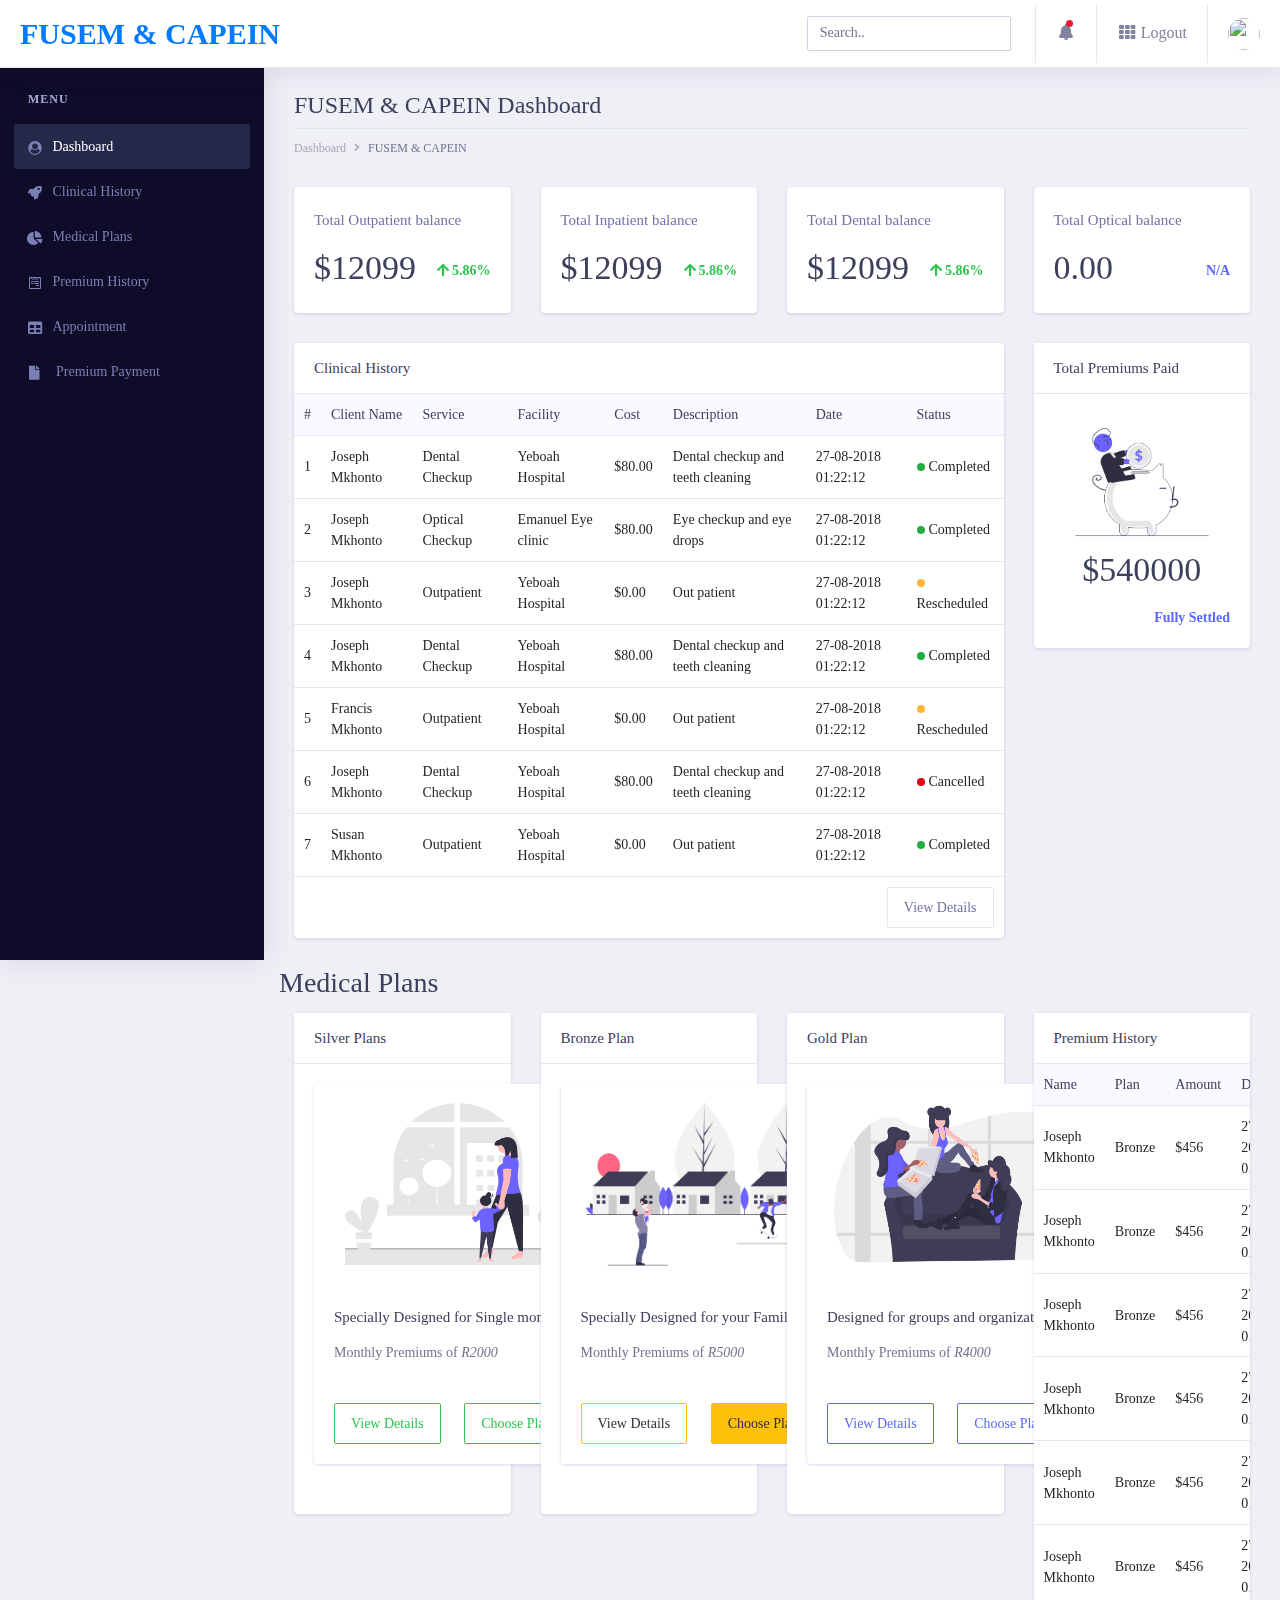
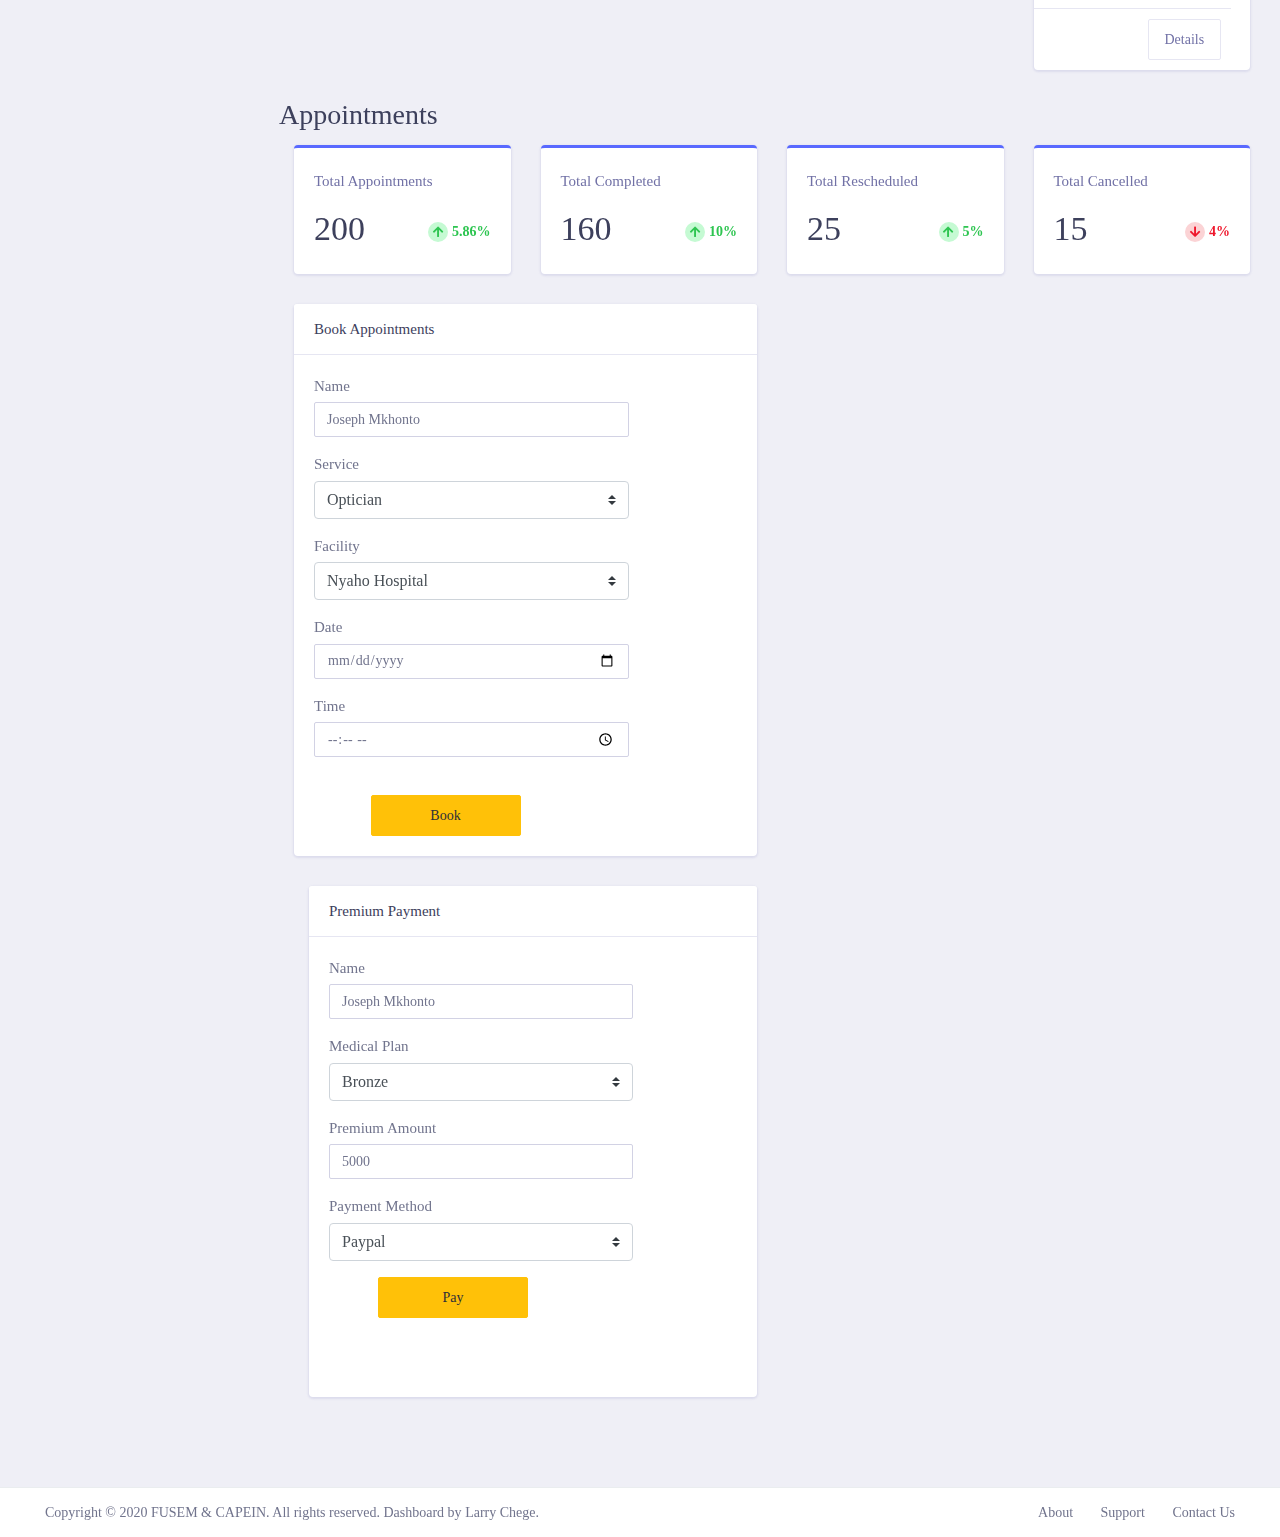
==== Dashboard.html @ d612e07e "fix links" ====
<!doctype html>
<html lang="en">

<head>
    <!-- Required meta tags -->
    <meta charset="utf-8">
    <meta name="viewport" content="width=device-width, initial-scale=1, shrink-to-fit=no">
    <!-- Bootstrap CSS -->
    <!-- Bootstrap CSS -->
    <link rel="stylesheet" href="https://stackpath.bootstrapcdn.com/bootstrap/4.5.2/css/bootstrap.min.css"
        integrity="sha384-JcKb8q3iqJ61gNV9KGb8thSsNjpSL0n8PARn9HuZOnIxN0hoP+VmmDGMN5t9UJ0Z" crossorigin="anonymous">


    <link rel="stylesheet" href="assets/vendor/bootstrap/css/bootstrap.min.css">
    

    <link rel="stylesheet" href="/assets/fonts/fontawesome/css/fontawesome-all.css">
    <link href="/assets/css/circular.css" rel="stylesheet">
    <link rel="stylesheet" href="/assets/css/libs.css">
    <link rel="stylesheet" href="/assets/css/font-awesome.css">
    <link rel="stylesheet" href="/assets/css/chartlist.css">
    <link rel="stylesheet" href="/assets/css/morris.css">
    <link rel="stylesheet" href="/assets/css/material-icons.css">
    <link rel="stylesheet" href="/assets/css/charts.css">
    <link rel="stylesheet" href="/assets/css/flagicon.css">
    <title>FUSEM & CAPEIN | Dashboard </title>
</head>

<body>
    <!-- ============================================================== -->
    <!-- main wrapper -->
    <!-- ============================================================== -->
    <div class="dashboard-main-wrapper">
        <!-- ============================================================== -->
        <!-- navbar -->
        <!-- ============================================================== -->
        <div class="dashboard-header">
            <nav class="navbar navbar-expand-lg bg-white fixed-top">
                <a class="navbar-brand" href="index.html">FUSEM & CAPEIN </a>
                <button class="navbar-toggler" type="button" data-toggle="collapse"
                    data-target="#navbarSupportedContent" aria-controls="navbarSupportedContent" aria-expanded="false"
                    aria-label="Toggle navigation">
                    <span class="navbar-toggler-icon"></span>
                </button>
                <div class="collapse navbar-collapse " id="navbarSupportedContent">
                    <ul class="navbar-nav ml-auto navbar-right-top">
                        <li class="nav-item">
                            <div id="custom-search" class="top-search-bar">
                                <input class="form-control" type="text" placeholder="Search..">
                            </div>
                        </li>
                        <li class="nav-item dropdown notification">
                            <a class="nav-link nav-icons" href="#" id="navbarDropdownMenuLink1" data-toggle="dropdown"
                                aria-haspopup="true" aria-expanded="false"><i class="fas fa-fw fa-bell"></i> <span
                                    class="indicator"></span></a>
                            <ul class="dropdown-menu dropdown-menu-right notification-dropdown">
                                <li>
                                    <div class="notification-title"> Notification</div>
                                    <div class="notification-list">
                                        <div class="list-group">
                                            <a href="#" class="list-group-item list-group-item-action active">
                                                <div class="notification-info">
                                                    <div class="notification-list-user-img"><img
                                                            src="assets/images/avatar-2.jpg" alt=""
                                                            class="user-avatar-md rounded-circle"></div>
                                                    <div class="notification-list-user-block"><span
                                                            class="notification-list-user-name">Reminder</span> Your
                                                        premium is due in one week
                                                        <div class="notification-date">2 min ago</div>
                                                    </div>
                                                </div>
                                            </a>
                                            <a href="#" class="list-group-item list-group-item-action">
                                                <div class="notification-info">
                                                    <div class="notification-list-user-img"><img
                                                            src="assets/images/avatar-3.jpg" alt=""
                                                            class="user-avatar-md rounded-circle"></div>
                                                    <div class="notification-list-user-block"><span
                                                            class="notification-list-user-name">Payment </span> Payment
                                                        of R2000 has been made
                                                        <div class="notification-date">2 days ago</div>
                                                    </div>
                                                </div>
                                            </a>
                                            <a href="#" class="list-group-item list-group-item-action">
                                                <div class="notification-info">
                                                    <div class="notification-list-user-img"><img
                                                            src="assets/images/avatar-4.jpg" alt=""
                                                            class="user-avatar-md rounded-circle"></div>
                                                    <div class="notification-list-user-block"><span
                                                            class="notification-list-user-name">Debited</span> R200 paid
                                                        to Fitz Hospital
                                                        <div class="notification-date">2 min ago</div>
                                                    </div>
                                                </div>
                                            </a>
                                            <a href="#" class="list-group-item list-group-item-action">
                                                <div class="notification-info">
                                                    <div class="notification-list-user-img"><img
                                                            src="assets/images/avatar-5.jpg" alt=""
                                                            class="user-avatar-md rounded-circle"></div>
                                                    <div class="notification-list-user-block"><span
                                                            class="notification-list-user-name">Reminder</span> Your
                                                        premium is past due
                                                        <div class="notification-date">2 min ago</div>
                                                    </div>
                                                </div>
                                            </a>
                                        </div>
                                    </div>
                                </li>
                                <li>
                                    <div class="list-footer"> <a href="#">View all notifications</a></div>
                                </li>
                            </ul>
                        </li>
                        <li class="nav-item dropdown connection">
                            <a class="nav-link" href="index.html" id="navbarDropdown" role="button"
                                data-toggle="dropdown" aria-haspopup="true" aria-expanded="false"> <i
                                    class="fas fa-fw fa-th"></i> Logout</a>
                        </li>
                        <li class="nav-item dropdown nav-user">
                            <a class="nav-link nav-user-img" href="#" id="navbarDropdownMenuLink2"
                                data-toggle="dropdown" aria-haspopup="true" aria-expanded="false"><img
                                    src="assets/images/avatar-1.jpg" alt="" class="user-avatar-md rounded-circle"></a>
                            <div class="dropdown-menu dropdown-menu-right nav-user-dropdown"
                                aria-labelledby="navbarDropdownMenuLink2">
                                <div class="nav-user-info">
                                    <h5 class="mb-0 text-white nav-user-name">John Abraham </h5>
                                    <span class="status"></span><span class="ml-2">Available</span>
                                </div>
                                <a class="dropdown-item" href="#"><i
                                        class="fas fa-user mr-2"></i>Account</a>
                                <a class="dropdown-item" href="#"><i class="fas fa-cog mr-2"></i>Setting</a>
                                <a class="dropdown-item" href="#"><i class="fas fa-power-off mr-2"></i>Logout</a>
                            </div>
                        </li>
                    </ul>
                </div>
            </nav>
        </div>
        <!-- ============================================================== -->
        <!-- end navbar -->
        <!-- ============================================================== -->
        <!-- ============================================================== -->
        <!-- left sidebar -->
        <!-- ============================================================== -->
        <div class="nav-left-sidebar sidebar-dark">
            <div class="menu-list">
                <nav class="navbar navbar-expand-lg navbar-light">
                    <a class="d-xl-none d-lg-none" href="#">Dashboard</a>
                    <button class="navbar-toggler" type="button" data-toggle="collapse" data-target="#navbarNav"
                        aria-controls="navbarNav" aria-expanded="false" aria-label="Toggle navigation">
                        <span class="navbar-toggler-icon"></span>
                    </button>
                    <div class="collapse navbar-collapse" id="navbarNav">
                        <ul class="navbar-nav flex-column">
                            <li class="nav-divider">
                                Menu
                            </li>
                            <li class="nav-item ">
                                <a class="nav-link active" href="#"><i class="fa fa-fw fa-user-circle"></i>Dashboard
                                    <span class="badge badge-success">6</span></a>
                            </li>
                            <li class="nav-item">
                                <a class="nav-link" href="#ClinicalHistory"><i class="fa fa-fw fa-rocket"></i>Clinical
                                    History</a>

                            </li>
                            <li class="nav-item">
                                <a class="nav-link" href="#MedicalPlans"><i class="fas fa-fw fa-chart-pie"></i>Medical
                                    Plans</a>

                            </li>
                            <li class="nav-item ">
                                <a class="nav-link" href="#PremiumHistory"><i class="fab fa-fw fa-wpforms"></i>Premium
                                    History</a>

                            </li>
                            <li class="nav-item">
                                <a class="nav-link" href="#BookAppointment"><i
                                        class="fas fa-fw fa-table"></i>Appointment</a>

                            </li>
                            <li class="nav-item">
                                <a class="nav-link" href="#PremiumPayment"><i class="fas fa-fw fa-file"></i> Premium
                                    Payment</a>

                            </li>

                        </ul>
                    </div>
                    </li>
                    </ul>
            </div>
            </nav>
        </div>
    </div>
    <!-- ============================================================== -->
    <!-- end left sidebar -->
    <!-- ============================================================== -->
    <!-- ============================================================== -->
    <!-- wrapper  -->
    <!-- ============================================================== -->
    <div class="dashboard-wrapper">
        <div class="dashboard-ecommerce">
            <div class="container-fluid dashboard-content ">
                <!-- ============================================================== -->
                <!-- pageheader  -->
                <!-- ============================================================== -->
                <div class="row">
                    <div class="col-xl-12 col-lg-12 col-md-12 col-sm-12 col-12">
                        <div class="page-header">
                            <h2 class="pageheader-title">FUSEM & CAPEIN Dashboard</h2>
                            <p class="pageheader-text"></p>
                            <div class="page-breadcrumb">
                                <nav aria-label="breadcrumb">
                                    <ol class="breadcrumb">
                                        <li class="breadcrumb-item"><a href="#" class="breadcrumb-link">Dashboard</a>
                                        </li>
                                        <li class="breadcrumb-item active" aria-current="page">FUSEM & CAPEIN</li>
                                    </ol>
                                </nav>
                            </div>
                        </div>
                    </div>
                </div>
                <!-- ============================================================== -->
                <!-- end pageheader  -->
                <!-- ============================================================== -->
                <div class="ecommerce-widget">

                    <div class="row">
                        <div class="col-xl-3 col-lg-6 col-md-6 col-sm-12 col-12">
                            <div class="card">
                                <div class="card-body">
                                    <h5 class="text-muted">Total Outpatient balance</h5>
                                    <div class="metric-value d-inline-block">
                                        <h1 class="mb-1">$12099</h1>
                                    </div>
                                    <div class="metric-label d-inline-block float-right text-success font-weight-bold">
                                        <span><i class="fa fa-fw fa-arrow-up"></i></span><span>5.86%</span>
                                    </div>
                                </div>
                                <div id="sparkline-revenue"></div>
                            </div>
                        </div>
                        <div class="col-xl-3 col-lg-6 col-md-6 col-sm-12 col-12">
                            <div class="card">
                                <div class="card-body">
                                    <h5 class="text-muted">Total Inpatient balance</h5>
                                    <div class="metric-value d-inline-block">
                                        <h1 class="mb-1">$12099</h1>
                                    </div>
                                    <div class="metric-label d-inline-block float-right text-success font-weight-bold">
                                        <span><i class="fa fa-fw fa-arrow-up"></i></span><span>5.86%</span>
                                    </div>
                                </div>
                                <div id="sparkline-revenue"></div>
                            </div>
                        </div>
                        <div class="col-xl-3 col-lg-6 col-md-6 col-sm-12 col-12">
                            <div class="card">
                                <div class="card-body">
                                    <h5 class="text-muted">Total Dental balance</h5>
                                    <div class="metric-value d-inline-block">
                                        <h1 class="mb-1">$12099</h1>
                                    </div>
                                    <div class="metric-label d-inline-block float-right text-success font-weight-bold">
                                        <span><i class="fa fa-fw fa-arrow-up"></i></span><span>5.86%</span>
                                    </div>
                                </div>
                                <div id="sparkline-revenue2"></div>
                            </div>
                        </div>
                        <div class="col-xl-3 col-lg-6 col-md-6 col-sm-12 col-12">
                            <div class="card">
                                <div class="card-body">
                                    <h5 class="text-muted">Total Optical balance</h5>
                                    <div class="metric-value d-inline-block">
                                        <h1 class="mb-1">0.00</h1>
                                    </div>
                                    <div class="metric-label d-inline-block float-right text-primary font-weight-bold">
                                        <span>N/A</span>
                                    </div>
                                </div>
                                <div id="sparkline-revenue3"></div>
                            </div>
                        </div>
                    </div>
                    <div class="row">
                        <!-- ============================================================== -->

                        <!-- ============================================================== -->

                        <!-- recent orders  -->
                        <!-- ============================================================== -->
                        <div class="col-xl-9 col-lg-12 col-md-6 col-sm-12 col-12" id="ClinicalHistory">
                            <div class="card">
                                <h5 class="card-header">Clinical History</h5>
                                <div class="card-body p-0">
                                    <div class="table-responsive">
                                        <table class="table">
                                            <thead class="bg-light">
                                                <tr class="border-0">
                                                    <th class="border-0">#</th>
                                                    <th class="border-0">Client Name</th>
                                                    <th class="border-0">Service</th>
                                                    <th class="border-0">Facility</th>
                                                    <th class="border-0">Cost</th>
                                                    <th class="border-0">Description</th>
                                                    <th class="border-0">Date</th>
                                                    <th class="border-0">Status</th>
                                                </tr>
                                            </thead>
                                            <tbody>
                                                <tr>
                                                    <td>1</td>
                                                    <td>Joseph Mkhonto </td>
                                                    <td>Dental Checkup</td>
                                                    <td>Yeboah Hospital</td>
                                                    <td>$80.00</td>
                                                    <td>Dental checkup and teeth cleaning</td>
                                                    <td>27-08-2018 01:22:12</td>
                                                    <td><span class="badge-dot badge-success mr-1"></span>Completed
                                                    </td>
                                                </tr>
                                                <tr>
                                                    <td>2</td>
                                                    <td>Joseph Mkhonto </td>
                                                    <td>Optical Checkup</td>
                                                    <td>Emanuel Eye clinic</td>
                                                    <td>$80.00</td>
                                                    <td>Eye checkup and eye drops</td>
                                                    <td>27-08-2018 01:22:12</td>
                                                    <td><span class="badge-dot badge-success mr-1"></span>Completed
                                                    </td>
                                                </tr>
                                                <tr>
                                                    <td>3</td>
                                                    <td>Joseph Mkhonto </td>
                                                    <td>Outpatient</td>
                                                    <td>Yeboah Hospital</td>
                                                    <td>$0.00</td>
                                                    <td>Out patient</td>
                                                    <td>27-08-2018 01:22:12</td>
                                                    <td><span class="badge-dot badge-brand mr-1"></span>Rescheduled</td>
                                                </tr>
                                                <tr>
                                                    <td>4</td>
                                                    <td>Joseph Mkhonto </td>
                                                    <td>Dental Checkup</td>
                                                    <td>Yeboah Hospital</td>
                                                    <td>$80.00</td>
                                                    <td>Dental checkup and teeth cleaning</td>
                                                    <td>27-08-2018 01:22:12</td>
                                                    <td><span class="badge-dot badge-success mr-1"></span>Completed
                                                    </td>
                                                </tr>
                                                <tr>
                                                    <td>5</td>
                                                    <td>Francis Mkhonto </td>
                                                    <td>Outpatient</td>
                                                    <td>Yeboah Hospital</td>
                                                    <td>$0.00</td>
                                                    <td>Out patient</td>
                                                    <td>27-08-2018 01:22:12</td>
                                                    <td><span class="badge-dot badge-brand mr-1"></span>Rescheduled</td>
                                                </tr>
                                                <tr>
                                                    <td>6</td>
                                                    <td>Joseph Mkhonto </td>
                                                    <td>Dental Checkup</td>
                                                    <td>Yeboah Hospital</td>
                                                    <td>$80.00</td>
                                                    <td>Dental checkup and teeth cleaning</td>
                                                    <td>27-08-2018 01:22:12</td>
                                                    <td><span class="badge-dot badge-danger mr-1"></span>Cancelled </td>
                                                </tr>
                                                <tr>
                                                    <td>7</td>
                                                    <td>Susan Mkhonto </td>
                                                    <td>Outpatient</td>
                                                    <td>Yeboah Hospital</td>
                                                    <td>$0.00</td>
                                                    <td>Out patient</td>
                                                    <td>27-08-2018 01:22:12</td>
                                                    <td><span class="badge-dot badge-success mr-1"></span>Completed</td>
                                                </tr>
                                                <tr>
                                                    <td colspan="9"><a href="#"
                                                            class="btn btn-outline-light float-right">View Details</a>
                                                    </td>
                                                </tr>
                                            </tbody>
                                        </table>
                                    </div>
                                </div>
                            </div>
                        </div>
                        <!-- ============================================================== -->
                        <!-- end recent orders  -->


                        <!-- ============================================================== -->
                        <!-- ============================================================== -->
                        <!-- customer acquistion  -->
                        <!-- ============================================================== -->
                        <div class="col-xl-3 col-lg-6 col-md-6 col-sm-12 col-12">
                            <div class="card">
                                <h5 class="card-header">Total Premiums Paid</h5>
                                <div class="card-body">
                                    <div class="ct-chart ct-golden-section" ">
                                        <img src="/assets/images/premiums.png" class="card-img-top" alt="single moms">
                                    </div>
                                    <div class="text-center">
                                        <div class="metric-value d-inline-block">
                                            <h1 class="mb-1">$540000</h1>
                                        </div>
                                        <div
                                            class="metric-label d-inline-block float-right text-primary font-weight-bold">
                                            <span>Fully Settled</span>
                                        </div>
                                    </div>
                                </div>
                            </div>

                        </div>
                        <!-- ============================================================== -->
                        <!-- end customer acquistion  -->
                        <!-- ============================================================== -->
                    </div>
                    <div class="row">
                        <h2 class="">Medical Plans</h2>
                    </div>
                    <div class="row" id="MedicalPlans">
                        <!-- ============================================================== -->
                        <!-- product category  -->
                        <!-- ============================================================== -->
                        <div class="col-xl-3 col-lg-6 col-md-6 col-sm-12 col-12">
                            <div class="card center-plans">
                                <h5 class="card-header"> Silver Plans</h5>
                                <div class="card-body">
                                    <div class="ct-chart-category ct-golden-section" style="height: 100%;">
                                        <div class="card" style="width: 18rem;">
                                            <img src="/assets/images/single_moms.png" class="card-img-top"
                                                alt="single moms" style="height: 200px;">
                                            <div class="card-body">
                                                <h5 class="card-title">Specially Designed for Single moms</h5>
                                                <p class="card-text">Monthly Premiums of <em>R2000</em></p>
                                            </div>
                                            <div class="card-body">
                                                <button class="btn btn-outline-success card-link">View Details</button>
                                                <button class="btn btn-outline-success card-link"> Choose Plan</button>
                                            </div>
                                        </div>
                                    </div>

                                </div>
                            </div>
                        </div>
                        <div class="col-xl-3 col-lg-6 col-md-6 col-sm-12 col-12">
                            <div class="card center-plans">
                                <h5 class="card-header"> Bronze Plan</h5>
                                <div class="card-body">
                                    <div class="ct-chart-category ct-golden-section" style="height: 100%;">
                                        <div class="card" style="width: 18rem;">
                                            <img src="/assets/images/family.png" class="card-img-top" alt="family"
                                                style="height: 200px;">
                                            <div class="card-body">
                                                <h5 class="card-title">Specially Designed for your Family</h5>
                                                <p class="card-text">Monthly Premiums of <em>R5000</em></p>
                                            </div>
                                            <div class="card-body">
                                                <button class="btn btn-outline-warning card-link">View Details</button>
                                                <button class="btn btn-warning card-link"> Choose Plan</button>
                                            </div>
                                        </div>
                                    </div>

                                </div>
                            </div>
                        </div>
                        <!-- ============================================================== -->
                        <!-- end product category  -->
                        <!-- product sales  -->
                        <!-- ============================================================== -->
                        <div class="col-xl-3 col-lg-6 col-md-6 col-sm-12 col-12">
                            <div class="card center-plans">
                                <h5 class="card-header"> Gold Plan</h5>
                                <div class="card-body">
                                    <div class="ct-chart-category ct-golden-section" style="height: 100%;">
                                        <div class="card" style="width: 18rem;">
                                            <img src="/assets/images/group.png" class="card-img-top" alt="family"
                                                style="height: 200px;">
                                            <div class="card-body">
                                                <h5 class="card-title">Designed for groups and organizations</h5>
                                                <p class="card-text">Monthly Premiums of <em>R4000</em></p>
                                            </div>
                                            <div class="card-body">
                                                <button class="btn btn-outline-primary card-link">View Details</button>
                                                <button class="btn btn-outline-primary card-link"> Choose Plan</button>
                                            </div>
                                        </div>
                                    </div>

                                </div>
                            </div>
                        </div>
                        <!-- ============================================================== -->
                        <!-- end product sales  -->
                        <!-- ============================================================== -->
                        <div class="col-xl-3 col-lg-12 col-md-6 col-sm-12 col-12" id="PremiumHistory">
                            <!-- ============================================================== -->
                            <!-- top perfomimg  -->
                            <!-- ============================================================== -->
                            <div class="card">
                                <h5 class="card-header">Premium History</h5>
                                <div class="card-body p-0">
                                    <div class="table-responsive">
                                        <table class="table no-wrap p-table">
                                            <thead class="bg-light">
                                                <tr class="border-0">
                                                    <th class="border-0">Name</th>
                                                    <th class="border-0">Plan</th>
                                                    <th class="border-0">Amount</th>
                                                    <th class="border-0">Date</th>

                                                </tr>
                                            </thead>
                                            <tbody>
                                                <tr>
                                                    <td>Joseph Mkhonto</td>
                                                    <td>Bronze</td>
                                                    <td>$456</td>
                                                    <td>27-08-2018 01:22:12</td>

                                                </tr>
                                                <tr>
                                                    <td>Joseph Mkhonto</td>
                                                    <td>Bronze</td>
                                                    <td>$456</td>
                                                    <td>27-08-2018 01:22:12</td>

                                                </tr>
                                                <tr>
                                                    <td>Joseph Mkhonto</td>
                                                    <td>Bronze</td>
                                                    <td>$456</td>
                                                    <td>27-08-2018 01:22:12</td>

                                                </tr>
                                                <tr>
                                                <tr>
                                                    <td>Joseph Mkhonto</td>
                                                    <td>Bronze</td>
                                                    <td>$456</td>
                                                    <td>27-08-2018 01:22:12</td>

                                                </tr>
                                                <tr>
                                                    <td>Joseph Mkhonto</td>
                                                    <td>Bronze</td>
                                                    <td>$456</td>
                                                    <td>27-08-2018 01:22:12</td>

                                                </tr>
                                                <tr>
                                                    <td>Joseph Mkhonto</td>
                                                    <td>Bronze</td>
                                                    <td>$456</td>
                                                    <td>27-08-2018 01:22:12</td>

                                                </tr>
                                                <tr>
                                                    <td colspan="3">
                                                        <a href="#"
                                                            class="btn btn-outline-light float-right">Details</a>
                                                    </td>
                                                </tr>
                                            </tbody>
                                        </table>
                                    </div>
                                </div>
                            </div>
                            <!-- ============================================================== -->
                            <!-- end top perfomimg  -->
                            <!-- ============================================================== -->
                        </div>
                    </div>
                    <div class="row">
                        <h2>Appointments </h2>
                    </div>

                    <div class="row">
                        <!-- ============================================================== -->
                        <!-- sales  -->
                        <!-- ============================================================== -->
                        <div class="col-xl-3 col-lg-3 col-md-6 col-sm-12 col-12">
                            <div class="card border-3 border-top border-top-primary">
                                <div class="card-body">
                                    <h5 class="text-muted">Total Appointments</h5>
                                    <div class="metric-value d-inline-block">
                                        <h1 class="mb-1">200</h1>
                                    </div>
                                    <div class="metric-label d-inline-block float-right text-success font-weight-bold">
                                        <span class="icon-circle-small icon-box-xs text-success bg-success-light"><i
                                                class="fa fa-fw fa-arrow-up"></i></span><span class="ml-1">5.86%</span>
                                    </div>
                                </div>
                            </div>
                        </div>
                        <!-- ============================================================== -->
                        <!-- end sales  -->
                        <!-- ============================================================== -->
                        <!-- ============================================================== -->
                        <!-- new customer  -->
                        <!-- ============================================================== -->
                        <div class="col-xl-3 col-lg-3 col-md-6 col-sm-12 col-12">
                            <div class="card border-3 border-top border-top-primary">
                                <div class="card-body">
                                    <h5 class="text-muted">Total Completed</h5>
                                    <div class="metric-value d-inline-block">
                                        <h1 class="mb-1">160</h1>
                                    </div>
                                    <div class="metric-label d-inline-block float-right text-success font-weight-bold">
                                        <span class="icon-circle-small icon-box-xs text-success bg-success-light"><i
                                                class="fa fa-fw fa-arrow-up"></i></span><span class="ml-1">10%</span>
                                    </div>
                                </div>
                            </div>
                        </div>
                        <!-- ============================================================== -->
                        <!-- end new customer  -->
                        <!-- ============================================================== -->
                        <!-- ============================================================== -->
                        <!-- visitor  -->
                        <!-- ============================================================== -->
                        <div class="col-xl-3 col-lg-3 col-md-6 col-sm-12 col-12">
                            <div class="card border-3 border-top border-top-primary">
                                <div class="card-body">
                                    <h5 class="text-muted">Total Rescheduled</h5>
                                    <div class="metric-value d-inline-block">
                                        <h1 class="mb-1">25</h1>
                                    </div>
                                    <div class="metric-label d-inline-block float-right text-success font-weight-bold">
                                        <span class="icon-circle-small icon-box-xs text-success bg-success-light"><i
                                                class="fa fa-fw fa-arrow-up"></i></span><span class="ml-1">5%</span>
                                    </div>
                                </div>
                            </div>
                        </div>
                        <!-- ============================================================== -->
                        <!-- end visitor  -->
                        <!-- ============================================================== -->
                        <!-- ============================================================== -->
                        <!-- total orders  -->
                        <!-- ============================================================== -->
                        <div class="col-xl-3 col-lg-3 col-md-6 col-sm-12 col-12">
                            <div class="card border-3 border-top border-top-primary">
                                <div class="card-body">
                                    <h5 class="text-muted">Total Cancelled</h5>
                                    <div class="metric-value d-inline-block">
                                        <h1 class="mb-1">15</h1>
                                    </div>
                                    <div class="metric-label d-inline-block float-right text-danger font-weight-bold">
                                        <span
                                            class="icon-circle-small icon-box-xs text-danger bg-danger-light bg-danger-light "><i
                                                class="fa fa-fw fa-arrow-down"></i></span><span class="ml-1">4%</span>
                                    </div>
                                </div>
                            </div>
                        </div>
                        <!-- ============================================================== -->
                        <!-- end total orders  -->
                        <!-- ============================================================== -->
                    </div>
                    <div class="row">
                        <!-- ============================================================== -->
                        <!-- total revenue  -->
                        <!-- ============================================================== -->


                        <!-- ============================================================== -->
                        <!-- ============================================================== -->
                        <!-- category revenue  -->
                        <!-- ============================================================== -->
                        <div class="col-xl-6 col-lg-6 col-md-12 col-sm-12 col-12" id="BookAppointment">
                            <div class="card">
                                <h5 class="card-header">Book Appointments</h5>
                                <div class="card-body">
                                    <div id="c3chart_category" style="height: 420px;">
                                        <form class="needs-validation" novalidate>
                                            <div class="form-row">
                                                <div class="col-md-9 mb-3">
                                                    <label for="validationCustom08">Name </label>
                                                    <input type="email" class="form-control" id="validationCustom08"
                                                        value="Joseph Mkhonto" placeholder="johnMkhonto@gmail.com"
                                                        required>
                                                    <div class="valid-feedback">
                                                        Looks good!
                                                    </div>
                                                    <div class="invalid-feedback">
                                                        Please provide a valid name.
                                                    </div>
                                                </div>
                                                <div class="col-md-9 mb-3">
                                                    <div class="input-group">
                                                        <label for="inputGroupSelect01">Service</label>
                                                    </div>
                                                    <select class="custom-select" id="inputGroupSelect01">
                                                        <option value="1">Dentist</option>
                                                        <option value="2" selected>Optician</option>
                                                        <option value="3"> Out-patient</option>
                                                        <option value="3"> In-patient</option>
                                                    </select>
                                                    <div class="valid-feedback">
                                                        Looks good!
                                                    </div>
                                                    <div class="invalid-feedback">
                                                        Please provide a valid Service.
                                                    </div>
                                                </div>
                                                <div class="col-md-9 mb-3">
                                                    <div class="input-group">
                                                        <label for="inputGroupSelect01">Facility</label>
                                                    </div>
                                                    <select class="custom-select" id="inputGroupSelect01">
                                                        <option value="1">Yeboah Hospital</option>
                                                        <option value="2" selected>Nyaho Hospital</option>
                                                        <option value="3"> Emanuel Eye Clinic</option>
                                                        <option value="3"> Fitz Health Center</option>
                                                    </select>
                                                    <div class="valid-feedback">
                                                        Looks good!
                                                    </div>
                                                    <div class="invalid-feedback">
                                                        Please provide a valid Facility.
                                                    </div>
                                                </div>
                                                <div class="col-md-9 mb-3">
                                                    <label for="validationCustom08">Date</label>
                                                    <input type="date" class="form-control" id="validationCustom08"
                                                        required>
                                                    <div class="valid-feedback">
                                                        Looks good!
                                                    </div>
                                                    <div class="invalid-feedback">
                                                        Please provide a valid date.
                                                    </div>
                                                </div>
                                                <div class="col-md-9 mb-3">
                                                    <label for="validationCustom09">Time</label>
                                                    <input type="time" class="form-control" id="validationCustom09"
                                                        required>
                                                    <div class="valid-feedback">
                                                        Looks good!
                                                    </div>
                                                    <div class="invalid-feedback">
                                                        Please provide a valid time.
                                                    </div>
                                                </div>

                                            </div>
                                        </form>
                                            
                                    </div>

                                    <div class="form-row">
                                        <div class="col-md-6">
                                            <button class="btn  btn-warning float-right" type="submit" style="width: 150px;">Book</button>
                                        </div>

                                    </div>
                                </div>
                            </div>
                        </div>
                    </div>
                    <!-- ============================================================== -->
                    <!-- end category revenue  -->
                    <!-- ============================================================== -->

                    <div class="col-xl-6 col-lg-6 col-md-12 col-sm-12 col-12" id="PremiumPayment">
                        <div class="card">
                            <h5 class="card-header">Premium Payment</h5>
                            <div class="card-body">
                                <div id="c3chart_category" style="height: 420px;">
                                    <form class="needs-validation" novalidate>
                                        <div class="form-row">
                                            <div class="col-md-9 mb-3">
                                                <label for="validationCustom08">Name </label>
                                                <input type="email" class="form-control" id="validationCustom08"
                                                    value="Joseph Mkhonto" placeholder="johnMkhonto@gmail.com"
                                                    required>
                                                <div class="valid-feedback">
                                                    Looks good!
                                                </div>
                                                <div class="invalid-feedback">
                                                    Please provide a valid name.
                                                </div>
                                            </div>
                                            <div class="col-md-9 mb-3">
                                                <div class="input-group">
                                                    <label for="inputGroupSelect01">Medical Plan</label>
                                                </div>
                                                <select class="custom-select" id="inputGroupSelect01">
                                                    <option value="1">Silver</option>
                                                    <option value="2" selected>Bronze</option>
                                                    <option value="3"> Gold</option>
                                                </select>
                                                <div class="valid-feedback">
                                                    Looks good!
                                                </div>
                                                <div class="invalid-feedback">
                                                    Please provide a valid plan.
                                                </div>
                                            </div>
                                            
                                            <div class="col-md-9 mb-3">
                                                <label for="validationCustom08">Premium Amount</label>
                                                <input type="number" class="form-control" id="validationCustom08"
                                                    value="5000" required>
                                                <div class="valid-feedback">
                                                    Looks good!
                                                </div>
                                                <div class="invalid-feedback">
                                                    Please provide a valid amount.
                                                </div>
                                            </div>
                                            <div class="col-md-9 mb-3">
                                                <div class="input-group">
                                                    <label for="inputGroupSelect11">Payment Method</label>
                                                </div>
                                                <select class="custom-select" id="inputGroupSelect11">
                                                    <option value="1">Bank Transfer</option>
                                                    <option value="2" selected>Paypal</option>
                                                    <option value="3"> Mobile money</option>
                                                </select>
                                                <div class="valid-feedback">
                                                    Looks good!
                                                </div>
                                                <div class="invalid-feedback">
                                                    Please provide a valid plan.
                                                </div>
                                            </div>

                                        </div>
                                        <div class="form-row">
                                            <div class="col-md-6">
                                                <button class="btn  btn-warning float-right" type="submit" style="width: 150px;">Pay</button>
                                            </div>
    
                                        </div>
                                    </form>
                                </div>
                            </div>
                        </div>
                    </div>
                </div>
            </div>
        </div>
    </div>
    <!-- ============================================================== -->
    <!-- footer -->
    <!-- ============================================================== -->
    <div class="footer">
        <div class="container-fluid">
            <div class="row">
                <div class="col-xl-6 col-lg-6 col-md-6 col-sm-12 col-12">
                    Copyright © 2020 FUSEM & CAPEIN. All rights reserved. Dashboard by <a
                        href="#">Larry Chege</a>.
                </div>
                <div class="col-xl-6 col-lg-6 col-md-6 col-sm-12 col-12">
                    <div class="text-md-right footer-links d-none d-sm-block">
                        <a href="javascript: void(0);">About</a>
                        <a href="javascript: void(0);">Support</a>
                        <a href="javascript: void(0);">Contact Us</a>
                    </div>
                </div>
            </div>
        </div>
    </div>
    <!-- ============================================================== -->
    <!-- end footer -->
    <!-- ============================================================== -->
    </div>
    <!-- ============================================================== -->
    <!-- end wrapper  -->
    <!-- ============================================================== -->
    </div>
    <!-- ============================================================== -->
    <!-- end main wrapper  -->
    <!-- ============================================================== -->
    <!-- Optional JavaScript -->
    <!-- jquery 3.3.1 -->

    <script>
        const OpenSignup = () => {
            window.location.assign("SignUp.html");
        }
        const OpenLogin = () => {
            window.location.assign("Dashboard.html");
        }
    </script>
    <script>
        // Example starter JavaScript for disabling form submissions if there are invalid fields
        (function () {
            'use strict';
            window.addEventListener('load', function () {
                // Fetch all the forms we want to apply custom Bootstrap validation styles to
                var forms = document.getElementsByClassName('needs-validation');
                // Loop over them and prevent submission
                var validation = Array.prototype.filter.call(forms, function (form) {
                    form.addEventListener('submit', function (event) {
                        if (form.checkValidity() === false) {
                            event.preventDefault();
                            event.stopPropagation();
                        }
                        form.classList.add('was-validated');
                    }, false);
                });
            }, false);
        })();
    </script>
    <script src="/assets/js/libs.js"></script>
    <!-- chart chartist js -->
    <script src="/assets/js/chart.js"></script>
    <script src="/assets/js/raphael.js"></script>
    <script src="/assets/js/morris.js"></script>
    <!-- chart c3 js -->
    <script src="/assets/js/c3charts/c3.min.js"></script>
    <script src="/assets/js/c3charts/d3-5.4.0.min.js"></script>
    <script src="/assets/js/c3charts/C3chartjs.js"></script>
    <script src="/assets/js/dashboard.js"></script>
    <script src="https://code.jquery.com/jquery-3.5.1.slim.min.js"
        integrity="sha384-DfXdz2htPH0lsSSs5nCTpuj/zy4C+OGpamoFVy38MVBnE+IbbVYUew+OrCXaRkfj" crossorigin="anonymous">
    </script>
    <script src="https://cdn.jsdelivr.net/npm/popper.js@1.16.1/dist/umd/popper.min.js"
        integrity="sha384-9/reFTGAW83EW2RDu2S0VKaIzap3H66lZH81PoYlFhbGU+6BZp6G7niu735Sk7lN" crossorigin="anonymous">
    </script>
    <script src="https://stackpath.bootstrapcdn.com/bootstrap/4.5.2/js/bootstrap.min.js"
        integrity="sha384-B4gt1jrGC7Jh4AgTPSdUtOBvfO8shuf57BaghqFfPlYxofvL8/KUEfYiJOMMV+rV" crossorigin="anonymous">
    </script>

</body>

</html>
---- assets/css/circular.css ----
/* #### Generated By: http://www.cufonfonts.com #### */

@font-face {
    font-family: 'Circular Std Black';
    font-style: normal;
    font-weight: normal;
    src: local('Circular Std Black'), url('CircularStd-Black.woff') format('woff');
    }
    
    
    @font-face {
    font-family: 'Circular Std Book';
    font-style: normal;
    font-weight: normal;
    src: local('Circular Std Book'), url('CircularStd-Book.woff') format('woff');
    }
    
    
    @font-face {
    font-family: 'Circular Std Medium';
    font-style: normal;
    font-weight: normal;
    src: local('Circular Std Medium'), url('CircularStd-Medium.woff') format('woff');
    }
    
    
    @font-face {
    font-family: 'Circular Std Black Italic';
    font-style: normal;
    font-weight: normal;
    src: local('Circular Std Black Italic'), url('CircularStd-BlackItalic.woff') format('woff');
    }
    
    
    @font-face {
    font-family: 'Circular Std Bold';
    font-style: normal;
    font-weight: normal;
    src: local('Circular Std Bold'), url('CircularStd-Bold.woff') format('woff');
    }
    
    
    @font-face {
    font-family: 'Circular Std Bold Italic';
    font-style: normal;
    font-weight: normal;
    src: local('Circular Std Bold Italic'), url('CircularStd-BoldItalic.woff') format('woff');
    }
    
    
    @font-face {
    font-family: 'Circular Std Book Italic';
    font-style: normal;
    font-weight: normal;
    src: local('Circular Std Book Italic'), url('CircularStd-BookItalic.woff') format('woff');
    }
    
    
    @font-face {
    font-family: 'Circular Std Medium Italic';
    font-style: normal;
    font-weight: normal;
    src: local('Circular Std Medium Italic'), url('CircularStd-MediumItalic.woff') format('woff');
    }
---- assets/css/libs.css ----
@charset "UTF-8";
/**
 * Summary:
 *
 *  0. ELEMENT
 *      - 0.1. Body / Typography
 *      - 0.2. Type Elements
        - 0.3. Header
        - 0.4. Sidebar
        - 0.5. Container
        - 0.6. Pageheader
        - 0.7. Footer

   -------------------------

 *  1. Dashboard

 *      - 1.1. TYPE ELEMENT
 *      - 1.2. TYPE ELEMENT

   --------------------------

2. UI Elements

    - 2.1.  Alerts
    - 2.2.  Buttons
    - 2.3.  Cards
    - 2.4.  General
    - 2.5.  Modals
    - 2.6.  Notifications
    - 2.7.  Icon
    - 2.8.  Tabs
    - 2.9.  Accordions
    - 2.10. Typography
    - 2.11. Listgroup
    - 2.12. Multiselect
    - 2.13. Badge
    - 2.14. Pagination
    - 2.15. Switch Toogle
    - 2.16. Spinner


    ----------------------------

3. Charts

    - 3.1.  Chartist js
    - 3.2.  Sparklines
    - 3.3.  Chart.js
    - 3.4.  Morris.js
    - 3.5.  C3 Charts.js

     ----------------------------

4. Forms

    - 4.1.  Elements
    - 4.2.  Validations
    - 4.3.  Multiselect
    - 4.4.  Wizard
    - 4.5.  Input Mask
    - 4.6.  Summar Note text editor
    - 4.7.  Multi Upload


     ----------------------------


5. Tables

    - 5.1.  General
    - 5.2.  Data Tables
    - 5.3.  Table Filters



         ----------------------------


6. Pages

    - 6.1.   Blank Page
    - 6.2.   Blank Page Header
    - 6.3.   Login
    - 6.4.   Sign up
    - 6.5.   Forgot Password
    - 6.6.   Profile
    - 6.7.   Pricing
    - 6.8.   Timline
    - 6.9.   Calendar
    - 6.10.  Metrics
    - 6.11.  Media Object
    - 6.12.  Shortable / Nestable
    - 6.13.  404 Error






         ----------------------------

7. Email

    - 7.1.  Inbox
    - 7.2.  Email Detail
    - 7.3.  Email Compose
    - 7.4.  Message Chat

       ----------------------------


8. Layouts

    - 8.1. Primary Header
    - 8.2. Success Header
    - 8.3. Warning Header
    - 8.4. Danger Header
    - 8.5. Search Input
    - 8.6. Off Canvas Menu
    - 8.7. Without Left Sidebar
    - 8.8. Without Right Sidebar
    - 8.9. Without Both Sidebars
    - 8.10. Fixed Left Sidebar
    - 8.11. Boxed Layout
    - 8.12. Page Aside
    - 8.13. Collapsible Sidebar
    - 8.14. Sub Navigation



       ----------------------------


9. Maps

    - 9.1.  Google Map
    - 9.2.  Vector Map

       ----------------------------


10. Menu Level

    - 10.1.  Level 1
    - 10.2.  Level 2
   */


/* ==========================================================================
   0. ELEMENT
   ========================================================================== */


/* 0.1. Body / Typography
   ========================================================================== */

body {
    font-family: 'Circular Std Book';
    font-style: normal;
    font-weight: normal;
    font-size: 14px;
    color: #71748d;
    background-color: #efeff6;
    -webkit-font-smoothing: antialiased;
}

h1,
h2,
h3,
h4,
h5,
h6 {
    color: #3d405c;
    margin: 0px 0px 15px 0px;
    font-family: 'Circular Std Medium';
}

h1 {
    font-size: 34px;
}

h2 {
    font-size: 28px;
    line-height: 30px;
}

h3 {
    font-size: 20px;
}

h4 {
    font-size: 16px;
    line-height: 26px;
}

h5 {
    font-size: 15px;
    line-height: 26px;
}

h6 {
    font-size: 12px;
}

p {
    margin: 0px 0px 20px 0px;
}

p:last-child {
    margin: 0px;
}

a {
    color: #71748d;
}

a:hover {
    color: #ff407b;
    text-decoration: none;
}

a:active,
a:hover {
    outline: 0;
    text-decoration: none;
}

ol,
ul {}

ol li,
ul li {}

.lead {
    font-size: 1.25rem;
    font-weight: 300;
    color: #3d3f5d;
}


/*--------------------
 Form
---------------------*/

label {
    display: inline-block;
    max-width: 100%;
    margin-bottom: 5px;
    font-size: 15px;
    color: #71748d;
}

.form-control {
    display: block;
    width: 100%;
    font-size: 14px;
    line-height: 1.42857143;
    color: #71748d;
    background-color: #fff;
    background-image: none;
    border: 1px solid #d2d2e4;
    border-radius: 2px;
}

.form-control:focus {
    color: #71748d;
    background-color: #fff;
    border-color: #a7a7f0;
    outline: 0;
    box-shadow: 0 0 0 0.2rem rgba(214, 214, 255, .75);
}

input[type=file] {
    color: #71748d;
    background-color: #fff;
    border-color: #a7a7f0;
    outline: 0;
    box-shadow: 0 0 0 0.2rem rgba(214, 214, 255, .75);
}

.col-form-label {
    font-size: 15px;
}

input {}

button {}

button:focus {
    outline: 0;
}

select.form-control {
    color: #71748d;
    -webkit-appearance: none;
    -moz-appearance: none;
    background-position: 99% 52%;
    background-size: auto;
    background-repeat: no-repeat;
    background-image: url(/images/down-arrow.png);
    padding-right: 15px;
    border: 1px solid #d2d2e4;
    border-radius: 2px;
}

textarea.form-control {
    height: auto;
    color: #71748d;
    background-color: #fff;
    background-image: none;
    border: 1px solid #d2d2e4;
    border-radius: 2px;
    padding: 12px 16px;
}

input::-webkit-input-placeholder {
    color: #71748d !important;
}

input:focus::-webkit-input-placeholder {
    color: #5969ff !important;
}

textarea::-webkit-input-placeholder {
    color: #71748d !important;
}

textarea:focus::-webkit-input-placeholder {
    color: #5969ff !important;
}

button.btn {}

button.btn-default {}

button.btn-primary {}

address {}

.form-group {
    margin-bottom: 12px;
}

.form-control-lg {
    padding: 12px;
}


/* Custom-Chekbox
-------------------------------------------------------------- */

.custom-control {
    position: relative;
    min-height: 1.5rem;
    padding-left: 1.5rem;
}

.custom-control-input:checked~input[type="checkbox"] {
    background: #3d404e;
    border: #7f83a2 1px solid;
}

.custom-control-input {
    position: absolute;
    z-index: -1;
    opacity: 0;
}

.custom-control-label {
    margin-bottom: 0;
}

.custom-checkbox .custom-control-input:checked~.custom-control-label::before {
    background-color: #5969ff;
    border-color: #5969ff;
}

.custom-control-input:checked~.custom-control-label::before {
    color: #fff;
    background-color: #5969ff;
}

.custom-checkbox .custom-control-input:checked~.custom-control-label::after {}

.custom-control-label::after {
    position: absolute;
    top: 7px;
    left: 0;
    display: block;
    width: 1rem;
    height: 1rem;
    content: "";
    background-repeat: no-repeat;
    background-position: center center;
    background-size: 50% 50%;
}

.custom-control-label::before {
    position: absolute;
    top: 7px;
    left: 0;
    display: block;
    width: 1rem;
    height: 1rem;
    pointer-events: none;
    content: "";
    -webkit-user-select: none;
    -moz-user-select: none;
    -ms-user-select: none;
    user-select: none;
    background-color: #ffffff;
    border: 2px solid #d2d2e4;
}

.custom-radio .custom-control-input:checked~.custom-control-label::before {
    background-color: #5969ff;
    border-color: #5969ff;
}

.custom-control-input:disabled~.custom-control-label::before {
    background-color: #efeff6;
}

.custom-select-font-size {
    font-size: 14px;
}

.custom-control-input:focus~.custom-control-label::before {
    box-shadow: none;
}

.custom-valid.custom-control-input.is-valid:checked~.custom-control-label::before,
.was-validated .custom-control-input:valid:checked~.custom-control-label::before {
    background-color: #34ce57;
    border-color: #34ce57;
}

.custom-control-input.is-invalid~.custom-control-label::before,
.was-validated .custom-control-input:invalid~.custom-control-label::before {
    background-color: #ffdadd;
    border-color: #efa2a9;
}

.custom-control-input:disabled~.custom-control-label {
    color: #9295b0;
}

.custom-control-input.is-valid~.custom-control-label::before,
.was-validated .custom-control-input:valid~.custom-control-label::before {
    background-color: #c6ffd3;
    border: 2px solid #68df83;
}

.input-group-text {
    display: -ms-flexbox;
    display: flex;
    -ms-flex-align: center;
    align-items: center;
    padding: 10px;
    margin-bottom: 0;
    font-size: 14px;
    font-weight: 400;
    line-height: 1.5;
    color: #75748d;
    text-align: center;
    white-space: nowrap;
    background-color: #efeff6;
    border: 1px solid #d2d2e4;
    border-radius: 4px;
}

.section-block {
    margin: 16px 0px;
}

.section-title {
    font-weight: 500;
    margin-bottom: 5px;
}


/*-----------------------
Parsley Varifation
-------------------------*/

.parsley-errors-list.filled {
    margin-top: 10px;
    margin-bottom: 0;
    padding: 7px 29px;
    position: relative;
    background-color: #f96a6a;
    color: #FFF;
}


/*--------------------
 Padding / Margin
---------------------*/

.nopadding {
    padding: 0px;
}

.p-r-0 {
    padding-right: 0px;
}

.p-r-10 {
    padding-right: 10px;
}

.p-r-15 {
    padding-right: 15px;
}

.p-r-20 {
    padding-right: 20px;
}

.p-r-25 {
    padding-right: 25px;
}

.p-l-0 {
    padding-left: 0px;
}

.p-l-10 {
    padding-left: 10px;
}

.p-l-15 {
    padding-left: 15px;
}

.p-l-20 {
    padding-left: 20px;
}

.p-l-25 {
    padding-left: 25px;
}

.p-l-40 {
    padding-left: 40px;
}

.p-t-0 {
    padding-top: 0px;
}

.p-t-10 {
    padding-top: 10px;
}

.p-t-20 {
    padding-top: 20px;
}

.p-t-30 {
    padding-top: 30px;
}

.p-t-40 {
    padding-top: 40px;
}

.p-t-60 {
    padding-top: 60px;
}

.p-t-80 {
    padding-top: 80px;
}

.p-t-100 {
    padding-top: 100px;
}

.p-t-120 {
    padding-top: 120px;
}

.p-t-140 {
    padding-top: 140px;
}

.p-b-0 {
    padding-bottom: 0px;
}

.p-b-10 {
    padding-bottom: 10px;
}

.p-b-20 {
    padding-bottom: 20px;
}

.p-b-30 {
    padding-bottom: 30px;
}

.p-b-40 {
    padding-bottom: 40px;
}

.p-b-60 {
    padding-bottom: 60px;
}

.p-b-80 {
    padding-bottom: 80px;
}

.p-b-100 {
    padding-bottom: 100px;
}

.p-b-120 {
    padding-bottom: 120px;
}

.p-b-140 {
    padding-bottom: 140px;
}

.m-r-0 {
    margin-right: 0px;
}

.m-r-10 {
    margin-right: 10px;
}

.m-r-15 {
    margin-right: 15px;
}

.m-r-20 {
    margin-right: 20px;
}

.m-r-25 {
    margin-right: 25px;
}

.m-l-0 {
    margin-left: 0px;
}

.m-l-10 {
    margin-left: 10px;
}

.m-l-15 {
    margin-left: 15px;
}

.m-l-20 {
    margin-left: 20px;
}

.m-l-25 {
    margin-left: 25px;
}

.m-t-0 {
    margin-top: 0px;
}

.m-t-10 {
    margin-top: 10px;
}

.m-t-20 {
    margin-top: 20px;
}

.m-t-30 {
    margin-top: 30px;
}

.m-t-40 {
    margin-top: 40px;
}

.m-t-60 {
    margin-top: 60px;
}

.m-t-80 {
    margin-top: 80px;
}

.m-t-100 {
    margin-top: 100px;
}

.m-t-120 {
    margin-top: 120px;
}

.m-b-0 {
    margin-bottom: 0px;
}

.m-b-10 {
    margin-bottom: 10px;
}

.m-b-20 {
    margin-bottom: 20px;
}

.m-b-30 {
    margin-bottom: 30px;
}

.m-b-40 {
    margin-bottom: 40px;
}

.m-b-60 {
    margin-bottom: 60px;
}

.m-b-80 {
    margin-bottom: 80px;
}

.m-b-100 {
    margin-bottom: 100px;
}

.m-b-120 {
    margin-bottom: 120px;
}


/*--------------------
 Font Weight
---------------------*/

html body .font-bold {
    font-weight: 800;
}

html body .font-normal {
    font-weight: 400;
}

html body .font-light {
    font-weight: 300;
}

html body .font-medium {
    font-weight: 600;
}

html body .font-16 {
    font-size: 16px;
}

html body .font-12 {
    font-size: 12px;
}

html body .font-14 {
    font-size: 14px;
}

html body .font-10 {
    font-size: 10px;
}

html body .font-18 {
    font-size: 18px;
}

html body .font-20 {
    font-size: 20px;
}

html body .font-22 {
    font-size: 22px;
}

html body .font-24 {
    font-size: 24px;
}

html body .display-5 {
    font-size: 3rem;
}

html body .display-6 {
    font-size: 2.5rem;
}

html body .display-7 {
    font-size: 2rem;
}


/*--------------------
 Arrow  List
---------------------*/

.arrow {
    position: relative;
}

.arrow li {
    padding-left: 20px;
    line-height: 30px;
}

.arrow li:before {
    font-family: 'Font Awesome\ 5 Free';
    font-weight: 900;
    display: inline-block;
    position: absolute;
    left: 0;
    font-size: 14px;
    color: #ff407b;
    content: '\f058';
    font-style: initial;
}

.bullet-check {
    position: relative;
}

.bullet-check li {
    padding-left: 25px;
    line-height: 30px;
}

.bullet-check li:before {
    font-family: 'Font Awesome\ 5 Free';
    font-weight: 900;
    display: inline-block;
    position: absolute;
    left: 0;
    font-size: 14px;
    color: #22ce77;
    content: '\f00c';
    font-style: initial;
}


/*-----------------------
Background Color / Color
-------------------------*/

.bg-primary {
    background-color: #5969ff !important;
    color: #fff !important;
}

.bg-brand {
    background-color: #ffc750 !important;
}

.bg-secondary {
    background-color: #ff407b !important;
    color: #fff !important;
}

.bg-success {
    background-color: #2ec551 !important;
}

.bg-danger {
    background-color: #ef172c !important;
}

.bg-warning {
    background-color: #ffc108 !important;
}

.bg-info {
    background-color: #25d5f2 !important;
}

.bg-light {
    background-color: #f9f9ff !important;
}

.bg-dark {
    background-color: #2e2f39 !important;
}

.bg-primary-light {
    background-color: #dbdeff !important;
    color: #fff !important;
}

.bg-info-light {
    background-color: #dffaff !important;
    color: #fff;
}

.bg-secondary-light {
    background-color: #ffdbe6 !important;
}

.bg-danger-light {
    background-color: #fbd3d5 !important;
}

.bg-brand-light {
    background-color: #fff2d5 !important;
}

.bg-success-light {
    background-color: #c5fad3 !important;
}


/*-----------------------
Borders
-------------------------*/

.border-boxes span {
    display: inline-block;
    width: 5rem;
    height: 5rem;
    margin: .25rem;
    background-color: #fbfbfd;
}

.border {
    border: 1px solid #e6e6f2 !important;
}

.border-top {
    border-top: 1px solid #e6e6f2 !important;
}

.border-bottom {
    border-bottom: 1px solid #e6e6f2 !important;
}

.border-left {
    border-left: 1px solid #e6e6f2 !important;
}

.border-right {
    border-right: 1px solid #e6e6f2 !important
}


/*-----------------------
 Color
-------------------------*/

.text-primary {
    color: #5969ff !important;
}

.text-brand {
    color: #ffc750 !important;
}

.text-secondary {
    color: #ff407b !important;
}

.text-success {
    color: #2ec551 !important;
}

.text-danger {
    color: #ef172c !important;
}

.text-warning {
    bcolor: #ffc108 !important;
}

.text-info {
    color: #25d5f2 !important;
}

.text-light {
    color: #f0f0f8 !important;
}

.text-dark {
    color: #3d405c !important;
}

.text-gray {
    color: #868aa5 !important;
}

.text-muted {
    color: #7171a6 !important;
}

.rating-color {
    color: #ffa811;
}


/*-----------------------
Borders
-------------------------*/

.border-top-primary {
    border-top-color: #5969ff !important;
}

.border-3 {
    border-width: 3px !important;
}

.border-secondary {
    border-color: #ff407b !important;
}

.border-brand {
    border-color: #ffc750 !important;
}

.border-info {
    border-color: #25d5f2 !important;
}


/*-----------------------
Fontawesome size
-------------------------*/

.fa-xl {}

.fa-lg {}

.fa-md {}

.fa-sm {
    font-size: 24px !important;
}

.fa-xs {
    font-size: 11px !important;
}


/*-----------------------
Social Color
-------------------------*/

.facebook-color {
    color: #3c73df;
}

.twitter-color {
    color: #1ea2f2;
}

.instagram-color {
    color: #9361fa;
}

.rss-color {
    color: #ee802f;
}

.pinterest-color {
    color: #c8232c;
}

.youtube-color {
    color: #ff0000;
}

.medium-color {
    color: #00ab6c;
}

.googleplus-color {
    color: #d34836;
}

.snapchat-color {
    color: #FFFB00;
}


/*-----------------------
Social bg Color
-------------------------*/

.facebook-bgcolor {
    background-color: #3b5898;
    color: #fff;
}

.twitter-bgcolor {
    background-color: #1ea2f2;
    color: #fff;
}

.instagram-bgcolor {
    background-color: #9361fa;
    color: #fff;
}

.rss-bgcolor {
    background-color: #ee802f;
    color: #fff;
}

.pinterest-bgcolor {
    background-color: #c8232c;
    color: #fff;
}

.youtube-bgcolor {
    background-color: #ff0000;
    color: #fff;
}

.googleplus-bgcolor {
    background-color: #d34836;
    color: #fff;
}


/*-----------------------
Progress bar
-------------------------*/

.progress-bar {

    background-color: #5969ff;
}

.primary-progress-bar {
    background-color: #5969ff;
}

.progress-sm {
    height: 5px;
}

.progress-sm {
    height: 5px
}

.progress-md {
    height: 8px
}

.progress-lg {
    height: 12px
}

.progress-xl {
    height: 15px
}

.f-icon,
.if-icon,
.m-icon,
.sl-icon,
.t-icon,
.w-icon {
    cursor: pointer;
    padding: 13px 15px;
    white-space: nowrap;
    overflow: hidden;
    text-overflow: ellipsis;
}

.m-icon {
    width: 33%;
    display: inline-block;
}

.f-icon:hover,
.if-icon:hover,
.m-icon:hover,
.sl-icon:hover,
.t-icon:hover,
.w-icon:hover {
    background-color: #f8f9fa;
}


/*-----------------------
Legends
-------------------------*/

.legend-item {
    font-size: 14px;
}

.legend-title {}

.legend-text {}


/* ==========================================================================
   0.2. Type Elements
   ========================================================================== */


/* ==========================================================================
   0.3.  Header
   ========================================================================== */


/*-----------------------
Top Header
-------------------------*/

.dashboard-header {}

.dashboard-header .navbar {
    padding: 0px;
    border-bottom: 1px solid #e6e6f2;
    -webkit-box-shadow: 0px 0px 28px 0px rgba(82, 63, 105, 0.13);
    box-shadow: 0px 0px 28px 0px rgba(82, 63, 105, 0.13);
    -webkit-transition: all 0.3s ease;
    min-height: 60px;
}



.navbar-brand {
    display: inline-block;
    margin-right: 1rem;
    line-height: inherit;
    white-space: nowrap;
    padding: 11px 20px;
    font-size: 30px;
    text-transform: uppercase;
    font-weight: 700;
    color: #007bff;
}
.navbar-brand:hover{
    color: #007bff;
}
.navbar-right-top {}

.navbar-right-top .nav-item {
    border-right: 1px solid #e6e6f2;
}

.navbar-right-top .nav-item:last-child {
    border: none;
}

.navbar-right-top .nav-item .nav-link {
    padding: 13px 20px;
    font-size: 16px;
    line-height: 2;
    color: #82849f;
}


/* ------  top-search-bar --------  */

.top-search-bar {
    padding-top: 12px;
    padding-right: 24px;
}


/* ------  Notification Dropdown --------  */

.notification {}

.notification-dropdown {
    min-width: 320px;
}

.notification-dropdown,
.connection-dropdown,
.nav-user-dropdown {
    padding: 0px;
    margin: 0px;
}

.notification-title {
    font-size: 14px;
    color: #3d405c;
    text-align: center;
    padding: 8px 0px;
    border-bottom: 1px solid #e3e3e3;
    line-height: 1.5;
    background-color: #fffffe;
}

.notification-list {}

.notification-list .list-group-item {
    border-radius: 0px;
    padding: 12px;
    margin-top: -1px;
    border-left: transparent;
    border-right: transparent;
}

.notification-list .list-group-item.active {
    z-index: 2;
    color: #3d405c;
    background-color: #f7f7fb;
    border-color: #e1e1e7;
}

.notification-list .list-group-item-action:focus,
.list-group-item-action:hover {
    color: #404040;
    text-decoration: none;
    background-color: #f7f7fb;
}

.notification-list .list-group-item:last-child {}

.notification-info {}

.notification-info .notification-date {
    display: block;
    font-size: 11px;
    margin-top: 4px;
    text-transform: uppercase;
    color: #71748d;
}

.notification .dropdown-toggle::after,
.connection .dropdown-toggle::after,
.nav-user .dropdown-toggle::after {
    display: inline-block;
    width: 0;
    height: 0;
    margin-left: .255em;
    vertical-align: .255em;
    content: "";
    border: none;
}

.notification-list-user-img {
    float: left;
}

.notification-list-user-block {
    padding-left: 50px;
    font-size: 14px;
    line-height: 21px;
}

.notification-list-user-name {
    color: #5969ff;
    font-size: 14px;
    margin-right: 8px;
}

.list-footer,
.conntection-footer {
    font-size: 14px;
    color: #fff;
    text-align: center;
    padding: 10px 0px;
    line-height: 1.5;
    font-weight: 700;
    background-color: #5969ff;
    border-bottom-left-radius: 3px;
    border-bottom-right-radius: 3px;
}

.list-footer a,
.conntection-footer a {
    color: #fff;
}

.list-footer a:hover,
.conntection-footer a:hover {
    color: #fff;
}

.indicator {
    content: '';
    position: absolute;
    top: 16px;
    right: 23px;
    display: inline-block;
    width: 7px;
    height: 7px;
    border-radius: 100%;
    background-color: #ef172c;
    animation: .9s infinite beatHeart;
    transform-origin: center;
}

@keyframes beatHeart {
    0% {
        transform: scale(0.9);
    }
    25% {
        transform: scale(1.1);
    }
    40% {
        transform: scale(0.9);
    }
    60% {
        transform: scale(1.1);
    }
    100% {
        transform: scale(0.9);
    }
}


/* ------  Connection --------  */

.connection {}

.connection-dropdown {}

.connection-list {
    width: 300px;
    padding: 20px;
}

.connection-item {
    border-radius: 3px;
    line-height: 32px;
    text-align: center;
    padding: 12px 7px 4px;
    display: block;
    border: 1px solid transparent;
    color: #3d405c;
    font-size: 12px;
}

.connection-item img {
    width: 32px;
}

.connection-item:hover {
    background-color: #fff;
    border: 1px solid #e6e6f2;
}

.connection-item span {
    display: block;
    overflow: hidden;
    text-overflow: ellipsis;
    white-space: nowrap;
}


/* ----- User Nav Dropdown -----*/

.nav-user {}

.nav-user-dropdown {
    padding: 0px;
    min-width: 230px;
    margin: 0px;
}

.nav-user-name {}

.nav-user-info {
    background-color: #5969ff;
    line-height: 1.4;
    padding: 12px;
    color: #fff;
    font-size: 13px;
    border-radius: 2px 2px 0 0;
}

.nav-user-info .status {
    float: left;
    top: 7px;
    left: 0px;
}

.nav-user-dropdown {}

.nav-user-dropdown .dropdown-item {
    display: block;
    width: 100%;
    padding: 12px 22px 15px;
    clear: both;
    font-weight: 400;
    color: #686972;
    text-align: inherit;
    white-space: nowrap;
    background-color: transparent;
    border: 0;
    font-size: 13px;
    line-height: 0.4;
}

.nav-user-dropdown .dropdown-item:hover {
    background-color: #f7f7fb;
}


/* ------  Top Header User Info --------  */


/* -------------------- 0.4. Sidebar ----------------------- */


.navigation-horizontal {

    width: 100%;
    height: 100%;

    overflow: auto;
   /* background-color: #fff;
    -webkit-box-shadow: 0px 0px 28px 0px rgba(82, 63, 105, 0.13);
    box-shadow: 0px 0px 28px 0px rgba(82, 63, 105, 0.13);
    -webkit-transition: all 0.3s ease;*/
}

.navigation-horizontal .nav-link[data-toggle="collapse"] {
    position: relative;
    display: flex;
    align-items: center;
}

.navigation-horizontal .nav-link[data-toggle="collapse"]::after {
    display: inline-block;
    width: 0;
    height: 0;
    position: absolute;
    right: 8px;
    vertical-align: 0.255em;
    content: "";
    border-top: 0.3em solid;
    border-right: 0.3em solid transparent;
    border-bottom: 0;
    border-left: 0.3em solid transparent;
}

.navigation-horizontal .nav-link[data-toggle="collapse"][aria-expanded="false"]:after {
    transform: rotate(-90deg);
}

.navigation-horizontal .nav-link[data-toggle="collapse"]:after {
    transition: transform .35s ease, opacity .35s ease;
    opacity: .5;
}

.navigation-horizontal .navbar-nav {
    width: 100%;
}

.navigation-horizontal .navbar {
    position: relative;
    padding: 0px;
}

.navigation-horizontal .navbar-nav .nav-item {}

.navigation-horizontal .navbar-nav .nav-link {
   font-size: 13px;
    padding: 9px 30px 9px 20px;
    margin-bottom: 2px;
    color: #71789e;
    transition: 0.3s;
    margin: 6px 1px;
}

.navigation-horizontal .nav-link i {
    font-size: 14px;
    margin-right: 9px;
    text-align: center;
    vertical-align: middle;
    line-height: 16px;
}

.nav-divider {
    padding: 10px 14px;
    line-height: 30px;
    font-weight: 600;
    text-transform: uppercase;
    font-size: 12px;
}

.navigation-horizontal .submenu {
       background-color: #e2e2eb;
    margin-top: -6px;
    margin-right: 1px;
    margin-left: 1px;
}

.navigation-horizontal .submenu .nav .nav-item .nav-link {
    font-size: 12px;
    padding: 0px 12px;
    transition: 0.3s;
    line-height: 1;
}

.navigation-horizontal .navbar-nav .nav-link:focus,
.navigation-horizontal .navbar-nav .nav-link.active {
    background-color: #e2e2eb;
    color: #3d405c;
    border-radius: 2px;
}

.navigation-horizontal .navbar-nav .nav-link:focus,
.navigation-horizontal .navbar-nav .nav-link:hover {
    background-color: #e2e2eb;
    color: #3d405c;
    border-radius: 2px;
}

.navigation-horizontal .submenu .nav .nav-item .nav-link:hover {
    color: #3d405c;
    border-radius: 2px;
    background-color: transparent;
}












/* -----------------------
Left Navigation Sidebar
------------------------- */

.nav-left-sidebar {
    position: fixed;
    width: 264px;
    height: 100%;
    top: 60px;
    overflow: auto;
    background-color: #fff;
    -webkit-box-shadow: 0px 0px 28px 0px rgba(82, 63, 105, 0.13);
    box-shadow: 0px 0px 28px 0px rgba(82, 63, 105, 0.13);
    -webkit-transition: all 0.3s ease;
}

.nav-left-sidebar .nav-link[data-toggle="collapse"] {
    position: relative;
    display: flex;
    align-items: center;
}

.nav-left-sidebar .nav-link[data-toggle="collapse"]::after {
    display: inline-block;
    width: 0;
    height: 0;
    position: absolute;
    right: 20px;
    vertical-align: 0.255em;
    content: "";
    border-top: 0.3em solid;
    border-right: 0.3em solid transparent;
    border-bottom: 0;
    border-left: 0.3em solid transparent;
}

.nav-left-sidebar .nav-link[data-toggle="collapse"][aria-expanded="false"]:after {
    transform: rotate(-90deg);
}

.nav-left-sidebar .nav-link[data-toggle="collapse"]:after {
    transition: transform .35s ease, opacity .35s ease;
    opacity: .5;
}

.nav-left-sidebar .navbar-nav {
    width: 100%;
}

.nav-left-sidebar .navbar {
    position: relative;
    padding: 14px;
}

.nav-left-sidebar .navbar-nav .nav-item {}

.nav-left-sidebar .navbar-nav .nav-link {
    font-size: 14px;
    padding: 12px;
    /* margin-bottom: 2px; */
    color: #71789e;
    transition: 0.3s;
}

.nav-left-sidebar .nav-link i {
    font-size: 14px;
    margin-right: 9px;
    text-align: center;
    vertical-align: middle;
    line-height: 16px;
}

.nav-divider {
    padding: 10px 14px;
    line-height: 30px;
    font-weight: 600;
    text-transform: uppercase;
    font-size: 12px;
}

.nav-left-sidebar .submenu {
    padding-left: 12px;
    padding-right: 12px;
    /* margin-top: 5px; */
    background: #24274a;
}

.nav-left-sidebar .submenu .nav .nav-item .nav-link {
    font-size: 14px;
    padding: 6px 12px;
    transition: 0.3s;
}

.nav-left-sidebar .navbar-nav .nav-link:focus,
.nav-left-sidebar .navbar-nav .nav-link.active {
    background-color: #e2e2eb;
    color: #3d405c;
    border-radius: 2px;
}

.nav-left-sidebar .navbar-nav .nav-link:focus,
.nav-left-sidebar .navbar-nav .nav-link:hover {
    background-color: #e2e2eb;
    color: #3d405c;
    border-radius: 2px;
}

.nav-left-sidebar .submenu .nav .nav-item .nav-link:hover {
    color: #3d405c;
    border-radius: 2px;
    background-color: transparent;
}

.nav-left-sidebar .navbar-toggler {
    background-color: #fff;
}
.navbar-toggler {
    padding: .25rem 0.5rem;
    font-size: 1.25rem;
    line-height: 1;
    background-color: transparent;
    border: 1px solid transparent;
    border-radius: .25rem;
}
/* -----------------------
Leftsidebar - Primary
------------------------- */

.sidebar-primary {
    background-color: #414da7;
}

.sidebar-primary .nav-divider {
    color: #ddddff;
}

.sidebar-primary.nav-left-sidebar .nav-link i {
    color: #8991d4;
}

.sidebar-primary.nav-left-sidebar .navbar-nav .nav-item {}

.sidebar-primary.nav-left-sidebar .navbar-nav .nav-link {
    color: #8991d4;
}

.sidebar-primary.nav-left-sidebar .navbar-nav .nav-link:focus,
.sidebar-primary.nav-left-sidebar .navbar-nav .nav-link:hover {
    color: #fff;
    background-color: #5761c2;
    border-radius: 2px;
}

.sidebar-primary.nav-left-sidebar .navbar-nav .nav-link:focus,
.sidebar-primary.nav-left-sidebar .navbar-nav .nav-link.active {
    background-color: #5761c2;
    color: #fff;
    border-radius: 2px;
}

.sidebar-primary.nav-left-sidebar .submenu .nav .nav-item .nav-link:hover {
    color: #fff;
    border-radius: 2px;
    background-color: transparent;
}


/* -----------------------
Leftsidebar - dark
------------------------- */

.sidebar-dark {
    background-color: #0e0c28;
    -webkit-box-shadow: 0px 0px 28px 0px rgba(82, 63, 105, 0.13);
    box-shadow: 0px 0px 28px 0px rgba(82, 63, 105, 0.13);
    -webkit-transition: all 0.3s ease;
}

.sidebar-dark .nav-divider {
    color: #a4aadb;
    font-size: 12px;
    letter-spacing: 1px;
}

.sidebar-dark.nav-left-sidebar .nav-link i {
    color: #7a80b4;
}

.sidebar-dark.nav-left-sidebar .navbar-nav .nav-item {}

.sidebar-dark.nav-left-sidebar .navbar-nav .nav-link {
    color: #7a80b4;
}

.sidebar-dark.nav-left-sidebar .navbar-nav .nav-link:focus,
.sidebar-dark.nav-left-sidebar .navbar-nav .nav-link:hover {
    color: #fff;
    background-color: #242849;
    border-radius: 2px;
}

.sidebar-dark.nav-left-sidebar .navbar-nav .nav-link:focus,
.sidebar-dark.nav-left-sidebar .navbar-nav .nav-link.active {
    background-color: #242849;
    color: #fff;
    border-radius: 2px;
}

.sidebar-dark.nav-left-sidebar .submenu .nav .nav-item .nav-link:hover {
    color: #fff;
    border-radius: 2px;
    background-color: #242849;
}

.sidebar-dark.nav-left-sidebar .navbar-nav .nav-item .badge{
    position: absolute;
    right: 40px;
    display: none;
}

/*-----navigation dark ---*/


/*-----------------------
Sidebar Page Navigations
-------------------------*/

.sidebar-nav-fixed {
    position: sticky;
    top: 5rem;
}

.sidebar-nav-fixed ul {}

.sidebar-nav-fixed ul li {}

.sidebar-nav-fixed ul li a {
    font-size: 14px;
    color: #71728e;
    display: block;
    padding: 5px 15px;
    background: transparent;
    border-radius: 4px;
    line-height: 1.8;
}

.sidebar-nav-fixed ul li a:hover {
    color: #5969ff;
}

.sidebar-nav-fixed ul li a.active {
    display: block;
    color: #5969ff;
    background: #e0e0fd;
}


/*--- Bootstrap Dropdown ----*/

.dropdown-menu {
    background: #fff;
    font-size: 14px;
    color: #3d405c;
    border: 1px solid #e6e6f2;
}

.dropdown-item {
    display: block;
    width: 100%;
    padding: .25rem 1.5rem;
    clear: both;
    font-weight: 400;
    color: #3d405c;
    text-align: inherit;
    white-space: nowrap;
    background-color: transparent;
    border: 0;
}

.dropdown-item:hover {
    color: #5969ff;
    background: #efeff6;
}

.page-section {}

.dropdown-item.active,
.dropdown-item:active {
    color: #fff;
    text-decoration: none;
    background-color: #5969ff;
}


/* -------------------- 0.5.Container / Wrapper ----------------------- */


/*-----------------------
Container / Wrapper
-------------------------*/

.dashboard-main-wrapper {
    min-height: 100%;
    padding-top: 60px;
    position: relative;
}

.dashboard-wrapper {
    position: relative;
    left: 0;
    margin-left: 264px;
    min-height: 870px !important;
}

.dashboard-content {
    padding: 30px 30px 60px 30px;
}


/*-----------------------
Splash Container / Wrapper
-------------------------*/

.splash-container {
    width: 100%;
    max-width: 375px;
    padding: 15px;
    margin: auto;
}

.splash-container .card-header {
    padding: 20px;
}

.splash-description {
    text-align: center;
    display: block;
    line-height: 20px;
    font-size: 1rem;
    margin-top: 5px;
    padding-bottom: 10px;
}

.splash-title {
    text-align: center;
    display: block;
    font-size: 14px;
    font-weight: 300;
}

.splash-container .card-footer-item {
    padding: 12px 28px;
}


/* -------------------- 0.6.Pageheader ----------------------- */


/*-----------------------
Pageheader
-------------------------*/

.page-header {
    margin-bottom: 30px;
}

.page-breadcrumb {}

.page-breadcrumb .breadcrumb {}

.page-breadcrumb .breadcrumb-item {}

.page-breadcrumb .breadcrumb-link {
    color: #a6a6b7;
}

.page-breadcrumb .breadcrumb-link:hover {
    color: #5969ff;
}

.page-breadcrumb .breadcrumb {
    display: flex;
    -ms-flex-wrap: wrap;
    flex-wrap: wrap;
    padding: 0px;
    margin-bottom: 0px;
    list-style: none;
    background-color: transparent;
    border-radius: 0px;
    border-top: 1px solid #e0e4ef;
    padding-top: 10px;
    font-size: 12px;
}

.page-breadcrumb .breadcrumb .breadcrumb-item+.breadcrumb-item::before {
    display: inline-block;
    padding-right: .5rem;
    color: #b1b1c0;
    content: "\f105";
    font-family: 'Font Awesome\ 5 Free';
    font-weight: 600;
}

.page-breadcrumb .breadcrumb-item.active {
    color: #71728e;
}

.pageheader-title {
    font-size: 24px;
    margin-bottom: 8px;
}

.pageheader-text {
    margin-bottom: 14px;
    display: none;
}


/* -------------------- 0.7.Footer ----------------------- */


/*-----------------------
 Footer
-------------------------*/

.footer {
    border-top: 1px solid rgba(152, 166, 173, .2);
    padding: 14px 30px 14px;
    color: #71748d;
    background-color: #fff;
    width: 100%;
    /*position: absolute; bottom: 0;*/
}

.footer-links {}

.footer .footer-links a {
    color: #71748d;
    margin-left: 1.5rem;
    -webkit-transition: all .4s;
    transition: all .4s;
}


/* ==========================================================================
  1. Dashboard Index-sales
   ========================================================================== */

.chart-widget-list {
    margin-top: 60px;
}

.chart-widget-list p {
    border-bottom: 1px solid #e6e6f2;
    margin-bottom: 8px;
    padding-bottom: 8px;
}

.sell-ratio {
    margin-bottom: 15px;
}

.sell-ratio .progress-bar {
    background-color: #25d5f2;
}


/* ==========================================================================
  2. Dashboard Index-Finance
   ========================================================================== */

.dashboard-finance {}

.dashboard-finance .ct-label {
    display: none;
}


/* ==========================================================================
  3. Dashboard Influencer
   ========================================================================== */

.dashboard-influence {}

.influencer-profile-data {}

.influencer-profile-data .user-avatar {
    margin-right: 40px;
}

.influencer-profile-data .user-avatar-info {
    display: block;
    margin-top: 14px;
}

.influencer-profile-data .user-avatar-name {
    float: left;
    padding-right: 20px;
}

.user-avatar-address {}

.influencer-profile-data .user-avatar-address {}

.influencer-profile-data .user-avatar-email {
    text-decoration: underline;
}

.influencer-profile-data .user-social-media {
    padding: 16px 99px;
    text-align: center;
    border-right: 1px solid #e6e6f2;
}

.influencer-profile-data .user-social-media:last-child {
    border-right: transparent;
}

.user-social-box {
    background-color: #f9f9fc;
    border-bottom-left-radius: .25rem;
    border-bottom-right-radius: .25rem;
}

.dashboard-influence .progress {
    width: 86%;
    background-color: #ededfa;
}

.campaign-table {}

.campaign-table .dropdown-toggle::after {
    display: none;
}

.campaign-card {
    padding-bottom: 25px;
    padding-top: 25px;
}

.campaign-img {
    margin-bottom: 25px;
}

.campaign-info {}


/* ==========================================================================
  3. Influencer Finder
   ========================================================================== */

.influence-finder {}

.influence-finder .user-social-media {
    padding: 16px 68px;
    text-align: center;
    border-right: 1px solid #e6e6f2;
}

.influence-finder .user-social-media:last-child {
    border-right: transparent;
}

.influence-finder .icon-circle {
    height: 40px;
    width: 40px;
    display: inline-block;
    padding: 9px;
    line-height: 1.7;
}

.search-btn {
    position: absolute;
    bottom: 20px;
    right: 20px;
}

.influence-finder button.btn {
    height: 47px;
    width: 110px;
    border-top-left-radius: 0px;
    border-bottom-left-radius: 0px;
}


/* ==========================================================================
 4. Influencer Profile
========================================================================== */

.influence-profile {}

.rating-star {
    font-size: 12px;
    padding-top: 8px;
    color: #ffa811;
}

.campaign-social-box {
    background-color: #f9f9fc;
    border-bottom-left-radius: .25rem;
    border-bottom-right-radius: .25rem;
}

.campaign-metrics {
    border-right: 1px solid #dee2e6;
    text-align: center;
    padding: 8px 79px;
}

.campaign-metrics:last-child {
    border-right: transparent;
}

.influence-profile-content.pills-regular .tab-content {
    background-color: transparent;
    padding: 0px;
    border: transparent;
    border-radius: 0px;
    border-top-left-radius: 0px;
}

.review-block {}

.review-text {}


/* ==========================================================================
  5. Dashboard Ecommerce
   ========================================================================== */

.dashboard-ecommerce {}


/* -------------- social sales -------------------*/

.social-sales {}

.social-sales-icon-circle {
    height: 40px;
    width: 40px;
    line-height: 1;
    text-align: center;
    border-radius: 100%;
    padding: 12px 13px;
    display: inline-block;
}

.social-sales-content {}

.social-sales-name {}

.social-sales-count {
    float: right;
    line-height: 2.9;
}


/* -------------- traffic sales -------------------*/

.traffic-sales {}

.traffic-sales-content {
    padding: 20px !important;
}

.traffic-sales-name {}

.traffic-sales-amount {
    float: right;
    color: #3d405c;
}


/* -------------- country sales -------------------*/

.country-sales {}

.country-sales-content {
    padding: 20px !important;
}




/* ==========================================================================
   Ecommerce Products
   ========================================================================== */

.product-thumbnail{ border:1px solid #e6e6f2; background-color: #fff; margin-bottom: 30px; }
.product-img{ text-align: center; padding: 35px 0px;  }
.product-img-head{position: relative;}
.ribbons{
    -webkit-clip-path: polygon(10% 25%, 10% 0, 35% 0%, 65% 0%, 90% 0, 90% 25%, 90% 50%, 91% 100%, 50% 73%, 10% 100%, 10% 50%);
clip-path: polygon(10% 25%, 10% 0, 35% 0%, 65% 0%, 90% 0, 90% 25%, 90% 50%, 91% 100%, 50% 73%, 10% 100%, 10% 50%);

    position: absolute;
    top: 0px;
    background-color: #59b3ff;
    padding: 31px 15px;
    text-align: center;
    left: 10px;  font-family: 'Circular Std Medium'; color: #fff;}

   .ribbons-text{transform: rotate(90deg);
    position: absolute;
    top: 11px;
    left: 10px;
    color: #fff;}
.product-wishlist-btn{height: 40px;
    width: 40px;
    border: 2px solid #dfdfec;
    border-radius: 100px;
    font-size: 18px;
    line-height: 2.3;
    color: #dfdfec;
    text-align: center;
    display: block;
    position: absolute;
    right: 15px;
    top: 15px;}
    .product-wishlist-btn:hover{border-color: #ff3367; color: #ff3367;transition: 0.3s ease;}
    .product-wishlist-btn.active{border-color: #ff3367; color: #ff3367;transition: 0.3s ease;}
.product-content{ border-top:1px solid #e6e6f2; padding: 23px;}
.product-content-head{ position: relative; margin-bottom: 25px; }
.product-title{font-size: 16px; margin-bottom: 5px;}
.product-rating{font-size: 12px;

    color: #ffa811;}
.product-price{ position: absolute; top: 0; right: 0; font-size: 16px; color: #3d405c;font-family: 'Circular Std Medium'; line-height: 1;}
.product-btn{}
.product-del{font-size: 14px; color: #71748d;}
.product-sidebar{ background-color: #fff; border:1px solid #e6e6f2;  }
.product-sidebar-widget{border-bottom: 1px solid #e6e6f2; padding: 10px 20px; margin-bottom: 10px;}
.product-sidebar-widget:last-child{border:0px;}
.product-sidebar-widget-title{font-size: 16px; margin-bottom: 10px;}

.custom-color-red.custom-radio .custom-control-input:checked~.custom-control-label::before {
    background-color: #a40000;
    border-color: #a40000;
}

.custom-color-blue.custom-radio .custom-control-input:checked~.custom-control-label::before{background-color: #0d4197; border-color: #0d4197}
.custom-color-yellow.custom-radio .custom-control-input:checked~.custom-control-label::before{background-color: #ffdc40; border-color: #ffdc40;}
.custom-color-black.custom-radio .custom-control-input:checked~.custom-control-label::before{background-color: #111111; border-color: #111111;}





.product-slider{background-color: #fff;  border-top-left-radius: 4px; border-bottom-left-radius: 4px; padding: 110px;}
.product-carousel{}
.product-carousel .carousel-indicators {
    position: absolute;
    right: 0;
    bottom: -80px;
    left: 0;
    z-index: 15;
    display: -ms-flexbox;
    display: flex;
    -ms-flex-pack: center;
    justify-content: center;
    padding-left: 0;
    margin-right: 15%;
    margin-left: 15%;
    list-style: none;
}

.product-carousel .carousel-indicators li {
  position: relative;
    -ms-flex: 0 1 auto;
    flex: 0 1 auto;
    width: 10px;
    height: 10px;
    margin-right: 3px;
    margin-left: 3px;
    text-indent: -999px;
    background-color: rgb(224, 224, 231);
    border-radius: 100%;
}
.product-carousel .carousel-indicators li.active{ background-color: #5969ff; }
.product-carousel .carousel-control-next, .carousel-control-prev {display: none;}


.product-details{ background-color: #fff; padding: 30px; border-top-right-radius: 4px; border-bottom-right-radius: 4px; position: relative;}
.product-colors {padding-bottom: 10px; margin-bottom: 10px;}
.product-size{padding-bottom: 14px; margin-bottom: 10px; position: relative;}
.product-colors input[type=checkbox], input[type=radio] {
    box-sizing: border-box;
    padding: 0;
    display: none;
}
.product-description{}


.product-colors label {
    display: inline-block;
    width: 30px;
    height: 30px;
    border-radius: 50%;
    transition: all .2s ease-in-out;
    animation-timing-function: ease-in-out;
    animation-iteration-count: infinite;
    animation-duration: 1.6s;
    animation-name: dot-anim;
}
.product-colors .radio:checked + label {
    animation-play-state: paused;
}
.product-colors label:before {
     content: "\f00c";
    position: absolute;
    font-family: 'Font Awesome\ 5 Free';
    font-weight: 900;
    padding: 0px;
    margin: 4px 8px;
    color: #fff;
    font-size:  14px;
}


.product-colors .radio:checked + label:after {
    background: transparent;
    transition: all .5s;
    transform: scale(1);
}
/**** BLUE Radio button code ****/
#radio-1 + label {
    left: -60vw;
    background: #0a3c93;
    animation-delay: 0s;
}
#radio-1 + label:before {
    transform: scale(0);
}
#radio-1:checked + label:before {
    transform: scale(1);
    transition: all .4s;
}


/**** Yellow Radio button code ****/
#radio-2 + label {
    left: -60vw;
    background: #ffdc40;
    animation-delay: 0s;
}
#radio-2 + label:before {
    transform: scale(0);
}
#radio-2:checked + label:before {
    transform: scale(1);
    transition: all .4s;
}

/**** Red Radio button code ****/
#radio-3 + label {
    left: -60vw;
    background: #a00000;
    animation-delay: 0s;
}
#radio-3 + label:before {
    transform: scale(0);
}
#radio-3:checked + label:before {
    transform: scale(1);
    transition: all .4s;
}



.product-qty{position: absolute;
    right: 0;
    top: 0px;}

.quantity {
  position: relative;
}

.product-qty input[type=number]::-webkit-inner-spin-button,
.product-qty input[type=number]::-webkit-outer-spin-button
{
  -webkit-appearance: none;
  margin: 0;
}

.product-qty input[type=number]
{
  -moz-appearance: textfield;
}

.quantity input {
  width: 65px;
  height: 41px;
  line-height: 1.65;
  float: left;
  display: block;
  padding: 0;
  margin: 0;
  padding-left: 20px;
  border: 1px solid #eee;
}

.quantity input:focus {
  outline: 0;
}

.quantity-nav {
  float: left;
  position: relative;
  height: 39px;
}

.quantity-button {
  position: relative;
  cursor: pointer;
  border-left: 1px solid #e6e6f2;
  width: 20px;
  text-align: center;
  color: #333;
  font-size: 13px;
  font-family: 'Circular Std Medium';

  line-height: 1.6;
  -webkit-transform: translateX(-100%);
  transform: translateX(-100%);
  -webkit-user-select: none;
  -moz-user-select: none;
  -ms-user-select: none;
  -o-user-select: none;
  user-select: none;
  background-color: #efeff6;
}

.quantity-button.quantity-up {
  position: absolute;
  height: 50%;
  top: 0;
  border-bottom: 1px solid #e6e6f2;
}

.quantity-button.quantity-down {
  position: absolute;
  bottom: -1px;
  height: 50%;
}













/* ==========================================================================
  2. UI Elements
  ========================================================================== */


/* -----------------------
2.1  Alerts
-------------------------*/


/* -----------------------
2.2  Buttons
-------------------------*/

.btn {
    font-size: 14px;
    padding: 9px 16px;
    border-radius: 2px;
}

.btn-wishlist {
    background-color: #efeff6;
    border-radius: 100px;
    height: 30px;
    width: 30px;
    padding: 5px 3px;
    display: inline-block;
    font-size: 14px;
    color: #3d405c;
    text-align: center;
    line-height: 1.7;
}

.btn-wishlist:hover {
    background-color: #ff407b;
    color: #fff;
}


/*--- btn default --*/

.btn-brand {
    color: #2e2f39;
    background-color: #ffc750;
    border-color: #ffc750;
}

.btn-brand:hover {
    color: #2e2f39;
    background-color: #efb63e;
    border-color: #efb63e;
}

.btn-brand.focus,
.btn-brand:focus {
    color: #2e2f39;
    background-color: #efb63e;
    border-color: #efb63e;
    box-shadow: none;
}


/*--- btn primary --*/

.btn-primary {
    color: #fff;
    background-color: #5969ff;
    border-color: #5969ff;
}

.btn-primary:hover {
    color: #fff;
    background-color: #4656e9;
    border-color: #4656e9;
}

.btn-primary.focus,
.btn-primary:focus {
    color: #fff;
    background-color: #4656e9;
    border-color: #4656e9;
    box-shadow: 0 0 0 1px rgb(37, 52, 158);
}

.btn-primary:not(:disabled):not(.disabled).active:focus,
.btn-primary:not(:disabled):not(.disabled):active:focus,
.show>.btn-primary.dropdown-toggle:focus {
    box-shadow: 0 0 0 0.2rem rgb(37, 52, 158);
}

.btn-primary:not(:disabled):not(.disabled).active,
.btn-primary:not(:disabled):not(.disabled):active,
.show>.btn-primary.dropdown-toggle {
    color: #fff;
    background-color: #4656e9;
    border-color: #4656e9;
}


/*--- btn secondary --*/

.btn-secondary {
    color: #fff;
    background-color: #ff407b;
    border-color: #ff407b;
}

.btn-secondary:hover {
    color: #fff;
    background-color: #f0346e;
    border-color: #f0346e;
}

.btn-secondary.focus,
.btn-secondary:focus {
    color: #fff;
    background-color: #f0346e;
    border-color: #f0346e;
    box-shadow: 0 0 0 1px rgb(222, 17, 80);
}

.btn-secondary:not(:disabled):not(.disabled).active,
.btn-secondary:not(:disabled):not(.disabled):active,
.show>.btn-secondary.dropdown-toggle {
    color: #fff;
    background-color: #f0346e;
    border-color: #f0346e;
}


/*--- btn success --*/

.btn-success {
    color: #fff;
    background-color: #2ec551;
    border-color: #2ec551;
}

.btn-success:hover {
    color: #fff;
    background-color: #21ae41;
    border-color: #21ae41;
}

.btn-success.focus,
.btn-success:focus {
    color: #fff;
    background-color: #21ae41;
    border-color: #21ae41;
    box-shadow: 0 0 0 1px rgb(18, 158, 50);
}

.btn-success:not(:disabled):not(.disabled).active,
.btn-success:not(:disabled):not(.disabled):active,
.show>.btn-success.dropdown-toggle {
    color: #fff;
    background-color: #21ae41;
    border-color: #21ae41;
}


/*--- btn danger --*/

.btn-danger {
    color: #fff;
    background-color: #ef172c;
    border-color: #ef172c;
}

.btn-danger:hover {
    color: #fff;
    background-color: #da0419;
    border-color: #da0419;
}

.btn-danger.focus,
.btn-danger:focus {
    color: #fff;
    background-color: #da0419;
    border-color: #da0419;
    box-shadow: 0 0 0 1px rgb(218, 4, 25);
}

.btn-danger:not(:disabled):not(.disabled).active,
.btn-danger:not(:disabled):not(.disabled):active,
.show>.btn-danger.dropdown-toggle {
    color: #fff;
    background-color: #da0419;
    border-color: #da0419;
}


/*--- btn warning --*/

.btn-warning {
    color: #2e2f39;
    background-color: #ffc108;
    border-color: #ffc108;
}

.btn-warning:hover {
    color: #2e2f39;
    background-color: #f3b600;
    border-color: #f3b600;
}

.btn-warning.focus,
.btn-warning:focus {
    color: #2e2f39;
    background-color: #f3b600;
    border-color: #f3b600;
    box-shadow: 0 0 0 1px rgb(238, 182, 0);
}

.btn-warning:not(:disabled):not(.disabled).active,
.btn-warning:not(:disabled):not(.disabled):active,
.show>.btn-warning.dropdown-toggle {
    color: #2e2f39;
    background-color: #f3b600;
    border-color: #f3b600;
}


/*--- btn info --*/

.btn-info {
    color: #fff;
    background-color: #25d5f2;
    border-color: #25d5f2;
}

.btn-info:hover {
    color: #fff;
    background-color: #17c0dc;
    border-color: #17c0dc;
}

.btn-info.focus,
.btn-info:focus {
    color: #fff;
    background-color: #17c0dc;
    border-color: #17c0dc;
    box-shadow: 0 0 0 1px rgb(238, 184, 22);
}

.btn-info:not(:disabled):not(.disabled).active,
.btn-info:not(:disabled):not(.disabled):active,
.show>.btn-info.dropdown-toggle {
    color: #fff;
    background-color: #17c0dc;
    border-color: #17c0dc;
}


/*--- btn light --*/

.btn-light {
    color: #71738d;
    background-color: #f0f0f8;
    border-color: #f0f0f8;
}

.btn-light:hover {
    color: #2e2f39;
    background-color: #d7d7df;
    border-color: #d7d7df;
}

.btn-light.focus,
.btn-light:focus {
    color: #2e2f39;
    background-color: #d7d7df;
    border-color: #d7d7df;
    box-shadow: 0 0 0 1px rgb(215, 215, 223);
}


/*--- btn dark --*/

.btn-dark {
    color: #fff;
    background-color: #2e2f39;
    border-color: #2e2f39;
}

.btn-dark:hover {
    color: #2e2f39;
    background-color: #d7d7df;
    border-color: #d7d7df;
}

.btn-dark.focus,
.btn-dark:focus {
    color: #fff;
    background-color: #d7d7df;
    border-color: #d7d7df;
    box-shadow: 0 0 0 1px rgb(46, 47, 57);
}


/*--- btn outline brand --*/

.btn-outline-brand {
    color: #2e2f39;
    background-color: transparent;
    border-color: #ffc750;
}

.btn-outline-brand:hover {
    color: #2e2f39;
    background-color: #ffc750;
    border-color: #ffc750;
}

.btn-outline-brand.focus,
.btn-outline-brand:focus {
    color: #2e2f39;
    background-color: transparent;
    border-color: #ffc750;
    box-shadow: 0 0 0 1px rgb(255, 195, 89);
}


/*--- btn outline primary --*/

.btn-outline-primary {
    color: #5969ff;
    background-color: transparent;
    border-color: #5969ff;
}

.btn-outline-primary:hover {
    color: #fff;
    background-color: #5969ff;
    border-color: #5969ff;
}

.btn-outline-primary.focus,
.btn-outline-primary:focus {
    color: #fff;
    background-color: #5969ff;
    border-color: #5969ff;
    box-shadow: 0 0 0 1px rgb(65, 77, 167);
}


/*--- btn outline secondary --*/

.btn-outline-secondary {
    color: #ff407b;
    background-color: transparent;
    border-color: #ff407b;
}

.btn-outline-secondary:hover {
    color: #fff;
    background-color: #ff407b;
    border-color: #ff407b;
}

.btn-outline-secondary.focus,
.btn-outline-secondary:focus {
    color: #fff;
    background-color: #ff407b;
    border-color: #ff407b;
    box-shadow: 0 0 0 1px rgb(227, 45, 201);
}

.btn-outline-secondary:not(:disabled):not(.disabled).active,
.btn-outline-secondary:not(:disabled):not(.disabled):active,
.show>.btn-outline-secondary.dropdown-toggle {
    color: #fff;
    background-color: #ff407b;
    border-color: #ff407b;
}


/*--- btn outline success --*/

.btn-outline-success {
    color: #2ec551;
    background-color: transparent;
    border-color: #2ec551;
}

.btn-outline-success:hover {
    color: #fff;
    background-color: #2ec551;
    border-color: #2ec551;
}

.btn-outline-success.focus,
.btn-outline-success:focus {
    color: #fff;
    background-color: #2ec551;
    border-color: #2ec551;
    box-shadow: 0 0 0 1px rgb(40, 167, 69);
}


/*--- btn outline danger --*/

.btn-outline-danger {
    color: #ef172c;
    background-color: transparent;
    border-color: #ef172c;
}

.btn-outline-danger:hover {
    color: #fff;
    background-color: #ef172c;
    border-color: #ef172c;
}

.btn-outline-danger.focus,
.btn-outline-danger:focus {
    color: #fff;
    background-color: #ef172c;
    border-color: #ef172c;
    box-shadow: 0 0 0 1px rgb(239, 23, 44);
}


/*--- btn outline warning --*/

.btn-outline-warning {
    color: #2e2f39;
    background-color: transparent;
    border-color: #ffc108;
}

.btn-outline-warning:hover {
    color: #2e2f39;
    background-color: #ffc108;
    border-color: #ffc108;
}

.btn-outline-warning.focus,
.btn-outline-warning:focus {
    color: #2e2f39;
    background-color: #ffc108;
    border-color: #ffc108;
    box-shadow: 0 0 0 1px rgb(255, 193, 8);
}


/*--- btn outline info --*/

.btn-outline-info {
    color: #25d5f2;
    background-color: transparent;
    border-color: #25d5f2;
}

.btn-outline-info:hover {
    color: #fff;
    background-color: #25d5f2;
    border-color: #25d5f2;
}

.btn-outline-info.focus,
.btn-outline-info:focus {
    color: #fff;
    background-color: #25d5f2;
    border-color: #0998b0;
    box-shadow: 0 0 0 1px rgb(238, 184, 22);
}


/*--- btn outline light --*/

.btn-outline-light {
    color: #7171a6;
    background-color: transparent;
    border-color: #e6e6f2;
}

.btn-outline-light:hover {
    color: #71748d;
    background-color: #f0f0f8;
    border-color: #cacae0;
}

.btn-outline-light.focus,
.btn-outline-light:focus {
    color: #71748d;
    background-color: #f0f0f8;
    border-color: #cacae0;
    box-shadow: 0 0 0 1px rgb(235, 235, 237);
}


/*--- btn outline-dark --*/

.btn-outline-dark {
    color: #2e2f39;
    background-color: transparent;
    border-color: #2e2f39;
}

.btn-outline-dark:hover {
    color: #fff;
    background-color: #2e2f39;
    border-color: #2e2f39;
}

.btn-outline-dark.focus,
.btn-outline-dark:focus {
    color: #fff;
    background-color: #2e2f39;
    border-color: #2e2f39;
    box-shadow: 0 0 0 1px rgb(46, 47, 57);
}


/*--- btn size --*/

.btn-xs {
    padding: 4px 10px;
    font-size: 12px;
}

.btn-sm {
    padding: 5px 12px;
    font-size: 14px;
}

.btn-lg {
    padding: 11px 20px;
    font-size: 15px;
}


/*--- btn social --*/

.btn-facebook {
    color: #fff;
    background-color: #3c73df;
    border-color: #3c73df;
}

.btn-google-plus {
    color: #fff;
    background-color: #eb5e4c;
    border-color: #eb5e4c;
}

.btn-twitter {
    color: #fff;
    background-color: #2caeff;
    border-color: #2caeff;
}

.btn-instagram {
    color: #fff;
    background-color: #9361fa;
    border-color: #9361fa;
}

.btn-pinterest {
    color: #fff;
    background-color: #c8232c;
    border-color: #c8232c;
}




/*--- cropper document btn --*/

.btn-rounded {
    border-radius: 100px;
}


/*--- cropper document btn --*/

.docs-buttons .btn,
.docs-data .input-group {
    margin-bottom: 5px;
}


/*-----------------------
btn-link
-------------------------*/

.btn-link {
    color: #5969ff;
}

.btn-link:hover {
    text-decoration: none;
}

.btn-primary-link {
    color: #5969ff !important;
}

.btn-brand-link {
    color: #ffc750 !important;
}

.btn-secondary-link {
    color: #ff407b !important;
}


/* -----------------------
2.3  Cards
-------------------------*/

.card {
    margin-bottom: 30px;
    border: none;
    -webkit-box-shadow: 0px 1px 2px 1px rgba(154, 154, 204, 0.22);
    -moz-box-shadow: 0px 1px 2px 1px rgba(154, 154, 204, 0.22);
    box-shadow: 0px 1px 2px 1px rgba(154, 154, 204, 0.22);
}

.card-header {
    background-color: #fff;
    border-bottom: 1px solid #e6e6f2;
}

.card-title {}

.card-subtitle {
    font-size: 14px;
}

.card-body {}

.card-text {}

.card-footer {
    border-top: 1px solid #e6e6f2;
    background: #f6f6ff;
}

.card-link {}

.toolbar {
    font-size: 18px;
}

.card-header-title {
    margin: 0;
    line-height: 2;
}

.card-toolbar-tabs {}

.card-toolbar-tabs .nav.nav-pills {}

.card-toolbar-tabs .nav.nav-pills .nav-item {}

.card-toolbar-tabs .nav.nav-pills .nav-item .nav-link {
    font-size: 14px;
    padding: 6px 10px;
}

.card-toolbar-tabs .nav-pills .nav-link.active,
.nav-pills .show>.nav-link {
    color: #5969ff;
    background-color: transparent;
}


/*------------------------- Card Varience --------------------------*/

.card-figure {
    position: relative;
    padding: 10px;
    border-radius: 2px;
}

.card-figure .figure {
    display: -webkit-box;
    display: -ms-flexbox;
    display: flex;
    -webkit-box-orient: vertical;
    -webkit-box-direction: normal;
    -ms-flex-direction: column;
    flex-direction: column;
    margin-bottom: 0;
}

.card-figure .figure-caption {
    display: block;
    margin-top: 10px;
    font-size: .875rem;
    color: inherit;
}

.figure-title {
    margin: 0 0 .125rem;
    text-transform: capitalize;
    overflow: hidden;
    text-overflow: ellipsis;
    white-space: nowrap;
}

.card-figure.has-hoverable {
    -webkit-transition: -webkit-transform .2s, -webkit-box-shadow .2s;
    transition: -webkit-transform .2s, -webkit-box-shadow .2s;
    transition: transform .2s, box-shadow .2s;
    transition: transform .2s, box-shadow .2s, -webkit-transform .2s, -webkit-box-shadow .2s;
}

.card-figure.has-hoverable:focus,
.card-figure.has-hoverable:hover {
    -webkit-transform: translate3d(0, -.25rem, 0);
    transform: translate3d(0, -.25rem, 0);
    -webkit-box-shadow: 0 5px 15px 0 rgba(61, 70, 79, .15);
    box-shadow: 0 5px 15px 0 rgba(61, 70, 79, .15);
}

.figure-img {
    position: relative;
    margin-bottom: 0;
    overflow: hidden;
}

.figure-img .img-link {
    position: absolute;
    top: 0;
    right: 0;
    bottom: 0;
    left: 0;
    background-color: hsla(0, 0%, 100%, .96);
    opacity: 0;
    z-index: 2;
    -webkit-transition: opacity .2s ease;
    transition: opacity .2s ease;
}

.card-figure:hover .img-link {
    opacity: 1;
}

.figure-img .img-link .tile {
    position: absolute;
    top: 50%;
    left: 50%;
    margin-top: -1rem;
    margin-left: -1rem;
}

.tile.bg-danger {
    color: #fff;
}

.tile-circle {
    border-radius: 4rem;
}

.figure-action {
    position: absolute;
    left: 0;
    right: 0;
    bottom: 0;
    display: block;
    opacity: 0;
    -webkit-transform: translate3d(0, 100%, 0);
    transform: translate3d(0, 100%, 0);
    -webkit-transition: all .3s ease;
    transition: all .3s ease;
}

.card-figure:hover .figure-action {
    opacity: 1;
    -webkit-transform: translateZ(0);
    transform: translateZ(0);
    z-index: 2;
}

.figure-tools {
    position: absolute;
    top: 0;
    right: 0;
    left: 0;
    display: -webkit-box;
    display: -ms-flexbox;
    display: flex;
    -webkit-box-align: start;
    -ms-flex-align: start;
    align-items: flex-start;
    padding: .5rem;
    opacity: 0;
    z-index: 2;
    -webkit-transition: opacity .3s ease;
    transition: opacity .3s ease;
}

.card-figure:hover .figure-tools {
    opacity: 1;
}

.figure-description {
    position: absolute;
    top: 0;
    right: 0;
    bottom: 0;
    left: 0;
    padding: 2.25rem .5rem;
    background-color: hsla(0, 0%, 100%, .96);
    opacity: 0;
    -webkit-transition: all .3s ease;
    transition: all .3s ease;
    z-index: 1;
}

.card-figure:hover .figure-description {
    opacity: 1;
}

.figure-attachment {
    position: relative;
    display: -webkit-box;
    display: -ms-flexbox;
    display: flex;
    -webkit-box-align: center;
    -ms-flex-align: center;
    align-items: center;
    -webkit-box-pack: center;
    -ms-flex-pack: center;
    justify-content: center;
    min-height: 200px;
    background-color: #f5f5f5;
    overflow: hidden;
}

.btn-reset {
    padding: 0 2px;
    font-size: inherit;
    line-height: inherit;
    color: inherit;
    background-color: transparent;
    border: 0;
    cursor: pointer;
}


/*------------------------- Card Navigation --------------------------*/

.card-header-tabs {}

.card-header-pills {}

.pills-regular .card-header-pills.nav.nav-pills .nav-item .nav-link.active {
    background-color: #5969ff;
    color: #fff;
}


/* -----------------------
2.4  General
-------------------------*/


/*---------Tooltips----------*/


/*--------- Popovers ----------------*/

.popover {
    border: 1px solid rgb(230, 230, 242);
}

.bs-popover-auto[x-placement^=right] .arrow::before,
.bs-popover-right .arrow::before {
    left: 0;
    border-right-color: rgb(230, 230, 242);
}

.popover-header {
    padding: .5rem .75rem;
    margin-bottom: 0;
    font-size: 1rem;
    color: inherit;
    background-color: #f7f7fd;
    border-bottom: 1px solid #efeff6;
    border-top-left-radius: calc(.3rem - 1px);
    border-top-right-radius: calc(.3rem - 1px);
}


/* -----------------------
2.5  Modals
-------------------------*/

.bd-example-row .row>.col,
.bd-example-row .row>[class^=col-] {
    padding-top: .75rem;
    padding-bottom: .75rem;
    background-color: rgba(86, 61, 124, .15);
    border: 1px solid rgba(86, 61, 124, .2);
}


/* -----------------------
2.6  Notification
-------------------------*/


/* -----------------------
2.7  Icon
-------------------------*/

.icon-circle {
    border-radius: 100%;
}

.icon-circle-small {
    line-height: 1;
    padding: 4px 2px;
    text-align: center;
    font-size: 12px;
    display: inline-block;
    border-radius: 100%;
}

.icon-circle-medium {
    line-height: 1;
    padding: 22px 2px;
    text-align: center;
    font-size: 12px;
    display: inline-block;
    border-radius: 100%;
}

.icon-box {}

.icon-box-xxl {}

.icon-box-xl {}

.icon-box-lg {
    height: 68px;
    width: 68px;
}

.icon-box-md {
    height: 32px;
    width: 32px;
}

.icon-box-sm {}

.icon-box-xs {
    height: 20px;
    width: 20px;
}


/* -----------------------
2.8  Tabs
-------------------------*/

.tab-regular {}

.tab-regular .nav.nav-tabs {
    border-bottom: transparent;
}

.tab-regular .nav.nav-tabs .nav-item {}

.tab-regular .nav.nav-tabs .nav-link {
    display: block;
    padding: 17px 49px;
    color: #71748d;
    background-color: #dddde8;
    margin-right: 5px;
    border-color: #dddde8;
}

.tab-regular .nav-tabs .nav-link:focus,
.nav-tabs .nav-link:hover {}

.tab-regular .nav-tabs .nav-link.active {
    background-color: #fff;
    border-color: #e6e6f2 #e6e6f2 #fff;
    color: #5969ff;
}

.tab-regular .tab-content {
    background-color: #fff;
    padding: 30px;
    border: 1px solid #e6e6f2;
    border-radius: 4px;
    border-top-left-radius: 0px
}


/*----- Tabs Vertical CSS ----*/

.tab-vertical {}

.tab-vertical .nav.nav-tabs {
    float: left;
    display: block;
    margin-right: 0px;
    border-bottom: 0;
}

.tab-vertical .nav.nav-tabs .nav-item {
    margin-bottom: 6px;
}

.tab-vertical .nav-tabs .nav-link {
    border: 1px solid transparent;
    border-top-left-radius: .25rem;
    border-top-right-radius: .25rem;
    background: #fff;
    padding: 17px 49px;
    color: #71748d;
    background-color: #dddde8;
    -webkit-border-radius: 4px 0px 0px 4px;
    -moz-border-radius: 4px 0px 0px 4px;
    border-radius: 4px 0px 0px 4px;
}

.tab-vertical .nav-tabs .nav-link.active {
    color: #5969ff;
    background-color: #fff !important;
    border-color: transparent !important;
}

.tab-vertical .nav-tabs .nav-link {
    border: 1px solid transparent;
    border-top-left-radius: 4px !important;
    border-top-right-radius: 0px !important;
}

.tab-vertical .tab-content {
    overflow: auto;
    -webkit-border-radius: 0px 4px 4px 4px;
    -moz-border-radius: 0px 4px 4px 4px;
    border-radius: 0px 4px 4px 4px;
    background: #fff;
    padding: 30px;
}


/*----- Tabs Outline CSS ----*/

.tab-outline {}

.tab-outline .nav.nav-tabs {
    border-bottom: transparent;
}

.tab-outline .nav.nav-tabs .nav-item .nav-link {
    display: block;
    padding: 17px 49px;
    color: #71748d;
    background-color: #e9e9f2;
    border-color: #c4c4cf #c4c4cf #c4c4cf;
    margin-right: 3px;
}

.tab-outline .nav.nav-tabs .nav-item {}

.tab-outline .nav-tabs .nav-link.active {
    color: #5969ff !important;
    background-color: transparent !important;
    border-color: #c4c4cf #c4c4cf #efeff6 !important;
}

.tab-outline .nav-tabs .nav-link:focus,
.nav-tabs .nav-link:hover {
    border-color: transparent;
    color: #5969ff !important;
}

.tab-outline .tab-content {
    padding: 30px;
    border: 1px solid #c4c4cf;
    border-radius: 4px;
    border-top-left-radius: 0px;
}


/*----- Tabs Vertical Outline CSS ----*/

.tab-vertical-outline {}

.tab-vertical-outline .nav.nav-tabs {
    float: left;
    display: block;
    margin-right: 0px;
    border-bottom: 0;
}

.tab-vertical-outline .nav.nav-tabs .nav-item {
    margin-bottom: 6px;
}

.tab-vertical-outline .nav-tabs .nav-link {
    border: 1px solid transparent;
    border-top-left-radius: .25rem;
    border-top-right-radius: .25rem;
    background: #fff;
    padding: 17px 49px;
    color: #71748d;
    background-color: #e9e9f2;
    -webkit-border-radius: 4px 0px 0px 4px;
    -moz-border-radius: 4px 0px 0px 4px;
    border-radius: 4px 0px 0px 4px;
    border: 1px solid #c4c4cf !important;
}

.tab-vertical-outline .nav-tabs .nav-link.active {
    color: #5969ff;
    border: 1px solid #c4c4cf !important;
    background: transparent;
    border-right: 1px solid #efeff6 !important;
}

.tab-vertical-outline .nav-tabs .nav-link {
    border: 1px solid transparent;
    border-top-left-radius: 4px !important;
    border-top-right-radius: 0px !important;
}

.tab-vertical-outline .tab-content {
    overflow: auto;
    -webkit-border-radius: 0px 4px 4px 4px;
    -moz-border-radius: 0px 4px 4px 4px;
    border-radius: 0px 4px 4px 4px;
    background: transparent;
    padding: 30px;
    border: 1px solid #c4c4cf;
    left: -1px;
    position: relative;
    z-index: -1;
}


/*--- Simple Card Tabs ----*/

.simple-card {
    background-color: #fff;
    border-radius: 4px;
    border: 1px solid #e9e9f2;
}

.simple-card .nav.nav-tabs {
    border-bottom: 1px solid #e6e6f2;
}

.simple-card .nav.nav-tabs .nav-item {}

.simple-card .nav.nav-tabs .nav-item .nav-link {
    padding: 17px 49px;
    color: #71748d;
    background: #f8f8fb;
    border-color: #e9e9f2 #e9e9f2 #e9e9f2;
    margin-right: -1px;
    border-radius: 0px;
    border-top: transparent;
}

.simple-card .nav-tabs .nav-link.active {
    color: #5969ff !important;
    background-color: transparent !important;
    border-color: #e9e9f2 #e9e9f2 #fff !important;
}

.simple-card .tab-content {
    padding: 30px;
}


/*--- Simple Card Outline Tabs ----*/

.simple-outline-card {
    border-radius: 4px;
    border: 1px solid #c4c4cf;
}

.simple-outline-card .nav.nav-tabs {
    border-bottom: 1px solid #c4c4cf;
}

.simple-outline-card .nav.nav-tabs .nav-item {}

.simple-outline-card .nav.nav-tabs .nav-item .nav-link {
    padding: 17px 49px;
    color: #71748d;
    background: #e9e9f2;
    border-color: #c4c4cf #c4c4cf #c4c4cf;
    margin-right: -1px;
    border-radius: 0px;
    border-top: transparent;
}

.simple-outline-card .nav-tabs .nav-link.active {
    color: #5969ff !important;
    background-color: transparent !important;
    border-color: #c4c4cf #c4c4cf #efeff6 !important;
}

.simple-outline-card .tab-content {
    padding: 30px;
}


/* -----------------------
Pills Regular
-------------------------*/

.pills-regular {}

.pills-regular .nav.nav-pills {}

.pills-regular .nav.nav-pills .nav-item {}

.pills-regular .nav.nav-pills .nav-item .nav-link {
    background-color: #dddde8;
    padding: 14px 26px;
    margin-right: 3px;
    color: #71748d;
    font-size: 16px;
    margin-bottom: 4px;
}

.pills-regular .nav.nav-pills .nav-item .nav-link.active {
    background-color: #fff;
    color: #5969ff;
}

.pills-regular .tab-content {
    background-color: #fff;
    padding: 30px;
    border-radius: 4px;
}


/* -----------------------
Pills Outline
-------------------------*/

.pills-outline {}

.pills-outline .nav.nav-pills {}

.pills-outline .nav.nav-pills .nav-item {}

.pills-outline .nav.nav-pills .nav-item .nav-link {
    background-color: transparent;
    padding: 16px 52px;
    margin-right: 3px;
    color: #71748d;
    border: 1px solid #c4c4cf;
}

.pills-outline .nav.nav-pills .nav-item .nav-link.active {
    background-color: transparent;
    color: #5969ff;
}

.pills-outline .tab-content {
    background-color: transparent;
    padding: 30px;
    border-radius: 4px;
    border: 1px solid #c4c4cf;
}


/* -----------------------
Pills vertical
-------------------------*/

.pills-vertical {}

.pills-vertical .nav.nav-pills {}

.pills-vertical .nav.nav-pills .nav-link {
    background-color: #dddde8;
    padding: 16px 52px;
    margin-bottom: 4px;
    color: #71748d;
}

.pills-vertical .nav.nav-pills .nav-link.active {
    background-color: #fff;
    color: #5969ff;
}

.pills-vertical .tab-content {
    background-color: #fff;
    padding: 30px;
    border-radius: 4px;
}


/* -----------------------
2.9  Accordions
-------------------------*/

.accrodion-regular {}

.accrodion-regular .card {
    margin-bottom: 5px;
}

.accrodion-regular .card-body {
    margin-top: -1px;
}

.accrodion-regular .card .card-header {
    font-size: 16px;
    padding: 10px;
    background-color: transparent;
}

.accrodion-regular .card .card-header:first-child {
    border-radius: calc(4px - 1px) calc(4px - 1px) 0 0;
}

.accrodion-regular .card .card-header .btn-link {
    color: #3d405c;
    text-decoration: none;
}

.accrodion-regular .card .card-header .btn-link:hover {
    color: #f12357;
    text-decoration: none;
}

.accrodion-outline {}

.accrodion-outline .card {
    margin-bottom: 5px;
    background-color: transparent;
    border-color: #d9d9e3;
    box-shadow: none;
}

.accrodion-outline .card-body {
    border: 1px solid #d9d9e3;
    margin-top: -1px;
}

.accrodion-outline .card .card-header {
    font-size: 16px;
    padding: 10px;
    border: 1px solid #d9d9e3;
    background-color: transparent;
}

.accrodion-outline .card .card-header:first-child {
    border-radius: calc(4px - 1px) calc(4px - 1px) 0 0;
}

.accrodion-outline .card .card-header .btn-link {
    color: #3d405c;
    text-decoration: none;
}

.accrodion-outline .card .card-header .btn-link:hover {
    color: #f12357;
    text-decoration: none;
}


/* -----------------------
2.10  Typography
-------------------------*/


/* -----------------------
2.11  Listgroup
-------------------------*/

.list-group-item {
    position: relative;
    display: block;
    padding: 16px 20px;
    margin-bottom: -1px;
    border: 1px solid #e6e6f2;
}


/* -----------------------
2.12  Multiselect
-------------------------*/


/*-----------------------
2.13 Badge
-------------------------*/

.badge {
    display: inline-block;
    padding: 3px 7px;
    font-size: 14px;
    font-weight: 400;
    line-height: 1;
    text-align: center;
    white-space: nowrap;
    vertical-align: baseline;
    border-radius: .25rem;
}

.badge-primary {
    background-color: #5969ff;
}

.badge-primary[href]:focus,
.badge-primary[href]:hover {
    color: #fff;
    text-decoration: none;
    background-color: #4656e9;
}

.badge-brand {
    background-color: #ffb739;
    color: #2e2f39;
}

.badge-brand[href]:focus,
.badge-brand[href]:hover {
    color: #2e2f39;
    background-color: #efb63e;
    text-decoration: none;
}

.badge-secondary {
    background-color: #ff407b;
}

.badge-secondary[href]:focus,
.badge-secondary[href]:hover {
    color: #fff;
    background-color: #ff407b;
    text-decoration: none;
}

.badge-success {
    background-color: #21ae41;
}

.badge-success[href]:focus,
.badge-success[href]:hover {
    color: #fff;
    background-color: #21ae41;
    text-decoration: none;
}

.badge-danger {
    background-color: #da0419;
}

.badge-danger[href]:focus,
.badge-danger[href]:hover {
    color: #fff;
    background-color: #ef172c;
    text-decoration: none;
}

.badge-warning {
    background-color: #f3b600;
    color: #2e2f39;
}

.badge-warning[href]:focus,
.badge-warning[href]:hover {
    color: #2e2f39;
    background-color: #f3b600;
    text-decoration: none;
}

.badge-info {
    background-color: #0998b0;
}

.badge-info[href]:focus,
.badge-info[href]:hover {
    color: #fff;
    background-color: #17c0dc;
    text-decoration: none;
}

.badge-light {
    background-color: #efeff6;
    color: #757691;
}

.badge-light[href]:focus,
.badge-light[href]:hover {
    color: #2e2f39;
    background-color: #d7d7df;
    text-decoration: none;
}

.badge-dark {
    background-color: #1f202b;
}

.badge-light[href]:focus,
.badge-light[href]:hover {
    color: #2e2f39;
    background-color: #d7d7df;
    text-decoration: none;
}

.dashboard-badges {}

.badge-dot {
    border-radius: 100%;
    padding: 4px;
    display: inline-block;
    margin-right: 3px;
}

.label {
    padding: 3px 10px;
    line-height: 13px;
    color: #fff;
    font-weight: 400;
    border-radius: 2px;
    font-size: 75%;
}

.label-rounded {
    border-radius: 60px;
}

.label-primary {
    background-color: #5969ff;
}

.label-success {
    background-color: #2ec551;
}

.label-danger {
    background-color: #ef172c;
}


/*-----------------------
2.14 Pagination
-------------------------*/

.page-link {
    position: relative;
    display: block;
    padding: .5rem .75rem;
    margin-left: 0px;
    margin-right: 5px;
    line-height: 1.25;
    color: #71748d;
    background-color: #fff;
    border: 1px solid #e6e6f2;
    border-radius: 3px;
    line-height: 1;
}

.page-link:hover {
    z-index: 2;
    color: #fff;
    text-decoration: none;
    background-color: #5969ff;
    border-color: #5969ff;
}

.page-item.active .page-link {
    z-index: 1;
    color: #fff;
    background-color: #5969ff;
    border-color: #5969ff;
}


/*-----------------------
2.15 Spinner
-------------------------*/

.spinner-xxl {
    width: 150px;
    height: 150px;
}

.spinner-xl {
    width: 120px;
    height: 120px;
}

.spinner-lg {
    width: 100px;
    height: 100px;
}

.spinner-md {
    width: 80px;
    height: 80px;
}

.spinner-sm {
    width: 60px;
    height: 60px;
}

.spinner-xs {
    width: 30px;
    height: 30px;
}

.dashboard-spinner {
    margin: 0px 8px;
    border-radius: 50%;
    background-color: transparent;
    border: 6px solid transparent;
    border-top: 6px solid #5969ff;
    border-left: 6px solid #5969ff;
    -webkit-animation: 1s spin linear infinite;
    animation: 1s spin linear infinite;
    display: inline-block;
}

.spinner-primary {
    border-top-color: #5969ff;
    border-left-color: #5969ff;
}

.spinner-secondary {
    border-top-color: #6c757d;
    border-left-color: #6c757d;
}

.spinner-success {
    border-top-color: #2ec551;
    border-left-color: #2ec551;
}

.spinner-danger {
    border-top-color: #dc3545;
    border-left-color: #dc3545;
}

.spinner-warning {
    border-top-color: #ffc107;
    border-left-color: #ffc107;
}

.spinner-info {
    border-top-color: #17a2b8;
    border-left-color: #17a2b8;
}

@-webkit-keyframes spin {
    from {
        -webkit-transform: rotate(0deg);
        transform: rotate(0deg);
    }
    to {
        -webkit-transform: rotate(360deg);
        transform: rotate(360deg);
    }
}

@keyframes spin {
    from {
        -webkit-transform: rotate(0deg);
        transform: rotate(0deg);
    }
    to {
        -webkit-transform: rotate(360deg);
        transform: rotate(360deg);
    }
}


/*-----------------------
2.16 Switch Toggle
-------------------------*/

.switch-button.switch-button-xs {
    height: 20px;
    line-height: 16px;
    width: 50px;
}

.switch-button {
    display: inline-block;
    border-radius: 50px;
    background-color: #9e9eaf;
    width: 60px;
    height: 27px;
    padding: 4px;
    position: relative;
    overflow: hidden;
    vertical-align: middle;
}

.switch-button input[type=checkbox] {
    display: none;
}

.switch-button input[type=checkbox]:checked+span label {
    float: right;
    border-color: #2a75f3;
}

.switch-button.switch-button-xs label {
    height: 12px;
    width: 12px;
}

.switch-button input[type=checkbox]:checked+span label:before {
    position: absolute;
    font-size: 12px;
    font-weight: 600;
    z-index: 0;
    content: "ON";
    color: #FFF;
    left: 0;
    text-align: left;
    padding-left: 10px;
}

.switch-button.switch-button-xs label:before {
    line-height: 21px;
}

.switch-button label:before {
    position: absolute;
    font-size: 12px;
    font-weight: 600;
    z-index: 0;
    content: "OFF";
    right: 0;
    display: block;
    width: 100%;
    height: 100%;
    line-height: 27px;
    top: 0;
    text-align: right;
    padding-right: 10px;
    color: #FFF;
}

.switch-button input[type=checkbox]:checked+span {
    background-color: #5969ff;
    display: block;
    position: absolute;
    top: 0;
    left: 0;
    width: 100%;
    height: 100%;
    padding: 4px;
}

.switch-button.switch-button-sm label {
    height: 16px;
    width: 16px;
}

.switch-button label {
    border-radius: 50%;
    box-shadow: 0 0 1px 1px #FFF inset;
    background-color: #FFF;
    margin: 0;
    height: 19px;
    width: 19px;
    z-index: 1;
    display: inline-block;
    cursor: pointer;
    background-clip: padding-box;
}

.switch-button.switch-button-sm {
    height: 24px;
    width: 57px;
    line-height: 20px;
}

.switch-button.switch-button-lg {
    height: 30px;
    line-height: 32px;
    width: 64px;
}

.switch-button.switch-button-success input[type=checkbox]:checked+span {
    background-color: #2ec551;
}

.switch-button.switch-button-warning input[type=checkbox]:checked+span {
    background-color: #ffc750;
}

.switch-button.switch-button-danger input[type=checkbox]:checked+span {
    background-color: #ef172c;
}


/* ==========================================================================
  3. Charts
  ========================================================================== */


/*-----------------------
3.1 Chartist.js
-------------------------*/

.ct-line.ct-threshold-above,
.ct-point.ct-threshold-above,
.ct-bar.ct-threshold-above {
    stroke: #f05b4f;
}

.ct-line.ct-threshold-below,
.ct-point.ct-threshold-below,
.ct-bar.ct-threshold-below {
    stroke: #59922b;
}

.ct-area.ct-threshold-above {
    fill: #f05b4f;
}

.ct-area.ct-threshold-below {
    fill: #59922b;
}


/*-----------------------
3.2 Sprkling.js
-------------------------*/

.spark-chart {
    display: inline-block;
}

.spark-chart-info {
    display: inline-block;
    float: right;
}


/*-----------------------
3.3 Charts.js
-------------------------*/


/*-----------------------
3.4 Morris.js
-------------------------*/


/*-----------------------
3.5 C3 Charts.js
-------------------------*/


/* ==========================================================================
  4. Forms
  ========================================================================== */


/*-----------------------
4.1.  Form Elements
------------------*/


/*-----------------------
4.2.  Form Validations
------------------*/


/*-----------------------
4.3.  Multiseelct
-----------------*/


/*-----------------------
4.4.  Wizard
------------------*/


/*-----------------------
4.5.  Summar Note / Text Editor
------------------*/


/*-----------------------
4.6.  Multiupload
--------------------*/


/* ==========================================================================
 5. Table
 ========================================================================== */


/*-----------------------
5.1.  General
--------------------*/

.table {
    margin-bottom: 0px;
}

.table td,
.table th {
    padding: 10px;
    vertical-align: middle;
    border-top: 1px solid #e6e6f2;
    font-weight: normal;
}

.table thead th {
    vertical-align: bottom;
    border-bottom: 2px solid #e6e6f2;
}

.table thead th,
.table th {
    color: #3d405c;
    font-family: 'Circular Std Medium';
}

.table-bordered {
    border: 1px solid #e6e6f2;
}

.table-bordered td,
.table-bordered th {
    border: 1px solid #e6e6f2;
}

.table-striped tbody tr:nth-of-type(odd) {
    background-color: rgba(230, 230, 242, .5);
}

.table-hover tbody tr:hover {
    background-color: rgba(230, 230, 242, .5);
}


/*-----------------------
5.2.  Data Tables
--------------------*/


/*-- row group table */

tr.group,
tr.group:hover {
    background-color: #5969ff !important;
    color: #fff;
    font-family: 'Circular Std Medium';
    font-size: 18px;
}


/*-----------------------
5.3. Table Filters
--------------------*/


/* ==========================================================================
 6. Pages
 ========================================================================== */


/*-----------------------
6.1 Blank Page
-------------------------*/


/*-----------------------
6.2 Blank Page Header
-------------------------*/


/*-----------------------
6.3 Login
-------------------------*/


/*-----------------------
6.4 Sign up Page
-------------------------*/


/*-----------------------
6.5 Forgot Password
-------------------------*/


/*-----------------------
6.6 Profile
-------------------------*/


/*-----------------------
6.7 Pricing
-------------------------*/


/*-----------------------
6.8 Timeline
-------------------------*/


/* --------------------------------

Patterns - reusable parts of our design

-------------------------------- */

@media only screen and (min-width:1170px) {
    .cd-is-hidden {
        visibility: hidden;
    }
}


/* --------------------------------

Vertical Timeline - by CodyHouse.co

-------------------------------- */

.cd-timeline {
    overflow: hidden;
    margin: 2em auto;
}

.cd-timeline__container {
    position: relative;
    width: 90%;
    max-width: 1170px;
    margin: 0 auto;
    padding: 2em 0;
}

.cd-timeline__container::before {
    /* this is the vertical line */
    content: '';
    position: absolute;
    top: 0;
    left: 18px;
    height: 100%;
    width: 4px;
    background: #dedee9;
}

@media only screen and (min-width:1170px) {
    .cd-timeline {
        margin-top: 3em;
        margin-bottom: 3em;
    }
    .cd-timeline__container::before {
        left: 50%;
        margin-left: -2px;
    }
}

.cd-timeline__block {
    position: relative;
    margin: 2em 0;
}

.cd-timeline__block:after {
    /* clearfix */
    content: "";
    display: table;
    clear: both;
}

.cd-timeline__block:first-child {
    margin-top: 0;
}

.cd-timeline__block:last-child {
    margin-bottom: 0;
}

@media only screen and (min-width:1170px) {
    .cd-timeline__block {
        margin: 4em 0;
    }
}

.cd-timeline__img {
    position: absolute;
    top: 0;
    left: 0;
    width: 40px;
    height: 40px;
    border-radius: 50%;
    -webkit-box-shadow: 0 0 0 4px white, inset 0 2px 0 rgba(0, 0, 0, 0.08), 0 3px 0 4px rgba(0, 0, 0, 0.05);
    box-shadow: 0 0 0 4px white, inset 0 2px 0 rgba(0, 0, 0, 0.08), 0 3px 0 4px rgba(0, 0, 0, 0.05);
}

.cd-timeline__img img {
    display: block;
    width: 24px;
    height: 24px;
    position: relative;
    left: 50%;
    top: 50%;
    margin-left: -12px;
    margin-top: -12px;
}

.cd-timeline__img.cd-timeline__img--picture {
    background: #2ec551;
}

.cd-timeline__img.cd-timeline__img--movie {
    background: #ef172c;
}

.cd-timeline__img.cd-timeline__img--location {
    background: #ffc108;
}

@media only screen and (min-width:1170px) {
    .cd-timeline__img {
        width: 60px;
        height: 60px;
        left: 50%;
        margin-left: -30px;
        /* Force Hardware Acceleration */
        -webkit-transform: translateZ(0);
        transform: translateZ(0);
    }
    .cd-timeline__img.cd-timeline__img--bounce-in {
        visibility: visible;
        -webkit-animation: cd-bounce-1 0.6s;
        animation: cd-bounce-1 0.6s;
    }
}

@-webkit-keyframes cd-bounce-1 {
    0% {
        opacity: 0;
        -webkit-transform: scale(0.5);
        transform: scale(0.5);
    }
    60% {
        opacity: 1;
        -webkit-transform: scale(1.2);
        transform: scale(1.2);
    }
    100% {
        -webkit-transform: scale(1);
        transform: scale(1);
    }
}

@keyframes cd-bounce-1 {
    0% {
        opacity: 0;
        -webkit-transform: scale(0.5);
        transform: scale(0.5);
    }
    60% {
        opacity: 1;
        -webkit-transform: scale(1.2);
        transform: scale(1.2);
    }
    100% {
        -webkit-transform: scale(1);
        transform: scale(1);
    }
}

.cd-timeline__content {
    position: relative;
    margin-left: 60px;
    background: white;
    border-radius: 0.25em;
    padding: 1em;
    border: none;
    -webkit-box-shadow: 0px 1px 2px 1px rgba(154, 154, 204, 0.22);
    -moz-box-shadow: 0px 1px 2px 1px rgba(154, 154, 204, 0.22);
    box-shadow: 0px 1px 2px 1px rgba(154, 154, 204, 0.22);
}

.cd-timeline__content:after {
    /* clearfix */
    content: "";
    display: table;
    clear: both;
}

.cd-timeline__content::before {
    /* triangle next to content block */
    content: '';
    position: absolute;
    top: 16px;
    right: 100%;
    height: 0;
    width: 0;
    border: 7px solid transparent;
    border-right: 7px solid white;
}

.cd-timeline__content h2 {}

.cd-timeline__content p,
.cd-timeline__read-more,
.cd-timeline__date {}

.cd-timeline__content p {}

.cd-timeline__read-more,
.cd-timeline__date {
    display: inline-block;
}

.cd-timeline__read-more {
    float: right;
    padding: .8em 1em;
    background: #acb7c0;
    color: white;
    border-radius: 0.25em;
}

.cd-timeline__read-more:hover {
    background-color: #bac4cb;
}

.cd-timeline__date {
    float: left;
    padding: .8em 0;
    opacity: .7;
}

@media only screen and (min-width:768px) {
    .cd-timeline__content h2 {}
    .cd-timeline__content p {}
    .cd-timeline__read-more,
    .cd-timeline__date {}
}

@media only screen and (min-width:1170px) {
    .cd-timeline__content {
        margin-left: 0;
        padding: 1.6em;
        width: 45%;
        /* Force Hardware Acceleration */
        -webkit-transform: translateZ(0);
        transform: translateZ(0);
    }
    .cd-timeline__content::before {
        top: 24px;
        left: 100%;
        border-color: transparent;
        border-left-color: white;
    }
    .cd-timeline__read-more {
        float: left;
    }
    .cd-timeline__date {
        position: absolute;
        width: 100%;
        left: 122%;
        top: 6px;
        font-size: 18px;
    }
    .cd-timeline__block:nth-child(even) .cd-timeline__content {
        float: right;
    }
    .cd-timeline__block:nth-child(even) .cd-timeline__content::before {
        top: 24px;
        left: auto;
        right: 100%;
        border-color: transparent;
        border-right-color: white;
    }
    .cd-timeline__block:nth-child(even) .cd-timeline__read-more {
        float: right;
    }
    .cd-timeline__block:nth-child(even) .cd-timeline__date {
        left: auto;
        right: 122%;
        text-align: right;
    }
    .cd-timeline__content.cd-timeline__content--bounce-in {
        visibility: visible;
        -webkit-animation: cd-bounce-2 0.6s;
        animation: cd-bounce-2 0.6s;
    }
}

@media only screen and (min-width:1170px) {

    /* inverse bounce effect on even content blocks */
    .cd-timeline__block:nth-child(even) .cd-timeline__content.cd-timeline__content--bounce-in {
        -webkit-animation: cd-bounce-2-inverse 0.6s;
        animation: cd-bounce-2-inverse 0.6s;
    }
}

@-webkit-keyframes cd-bounce-2 {
    0% {
        opacity: 0;
        -webkit-transform: translateX(-100px);
        transform: translateX(-100px);
    }
    60% {
        opacity: 1;
        -webkit-transform: translateX(20px);
        transform: translateX(20px);
    }
    100% {
        -webkit-transform: translateX(0);
        transform: translateX(0);
    }
}

@keyframes cd-bounce-2 {
    0% {
        opacity: 0;
        -webkit-transform: translateX(-100px);
        transform: translateX(-100px);
    }
    60% {
        opacity: 1;
        -webkit-transform: translateX(20px);
        transform: translateX(20px);
    }
    100% {
        -webkit-transform: translateX(0);
        transform: translateX(0);
    }
}

@-webkit-keyframes cd-bounce-2-inverse {
    0% {
        opacity: 0;
        -webkit-transform: translateX(100px);
        transform: translateX(100px);
    }
    60% {
        opacity: 1;
        -webkit-transform: translateX(-20px);
        transform: translateX(-20px);
    }
    100% {
        -webkit-transform: translateX(0);
        transform: translateX(0);
    }
}

@keyframes cd-bounce-2-inverse {
    0% {
        opacity: 0;
        -webkit-transform: translateX(100px);
        transform: translateX(100px);
    }
    60% {
        opacity: 1;
        -webkit-transform: translateX(-20px);
        transform: translateX(-20px);
    }
    100% {
        -webkit-transform: translateX(0);
        transform: translateX(0);
    }
}


/*-----------------------
6.9 404 error
-------------------------*/

.error-section {
    padding: 74px 0px;
}

.error-section-content {
    padding-top: 30px;
    color: #3d405c;
    padding-bottom: 30px;
}


/*-----------------------
6.9 Calendar
-------------------------*/

#calendar1 {
    margin: 0 auto;
}

#wrap {
    /* width: 1100px; */
    margin: 0 auto;
}

#external-events {
    float: left;
    width: 270px;
    padding: 0 20px;
    border: 1px solid #e0e4ef;
    background: #f9f9ff;
    text-align: left;
    border-radius: 4px;
}

#external-events h4 {
    font-size: 16px;
    margin-top: 0;
    padding-top: 1em;
}

#external-events .fc-event {
    margin: 10px 0;
    cursor: pointer;
}

#external-events p {
    margin: 1.5em 0;
    font-size: 11px;
    color: #666;
}

#external-events p input {
    margin: 0;
    vertical-align: middle;
}

#calendar {
    float: right;
    width: 1240px;
}


/*-----------------------
6.10 Metrics
-------------------------*/

.metric-row {
    margin-bottom: 1.25rem;
    border-radius: .25rem;
    -webkit-box-align: stretch;
    -ms-flex-align: stretch;
    align-items: stretch;
    display: -webkit-box;
    display: -ms-flexbox;
    display: flex;
    -ms-flex-wrap: wrap;
    flex-wrap: wrap;
    margin-right: -10px;
    margin-left: -10px;
}

.metric-value {
    margin-bottom: 0;
    line-height: 1;
    white-space: nowrap;
}

.metric-label {
    font-size: .875rem;
    font-weight: 500;
    color: #686f76;
    white-space: nowrap;
}

.metric-label:last-child {
    margin-top: .5rem;
    margin-bottom: 0;
}

.metric-value>sub,
.metric-value>sup {
    color: #ffa76a;
    font-size: .5em;
}

.card-metric {
    text-align: center;
    background-color: #fff;
    border: none;
    border-radius: 4px;
    -webkit-box-shadow: 0 0 0 1px rgba(61, 70, 79, .05), 0 1px 3px 0 rgba(61, 70, 79, .15);
    box-shadow: 0 0 0 1px rgba(61, 70, 79, .05), 0 1px 3px 0 rgba(61, 70, 79, .15);
}

.metric-row .metric {
    margin: 8px 0;
    min-height: 136px;
}

.metric-bordered {
    border: 1px solid #d4d5d7;
}

.metric-value>sub {
    bottom: 5px;
}


/*-----------------------
6.11 Media Objects
-------------------------*/

.dashboard-media-object .card-footer {
    padding: 0px;
}

.btn-account {
    position: relative;
    display: -webkit-box;
    display: -ms-flexbox;
    display: flex;
    margin: 0;
    border: 0;
    -ms-flex-wrap: none;
    flex-wrap: none;
    -webkit-box-align: center;
    -ms-flex-align: center;
    align-items: center;
    background: none;
    color: inherit;
    -webkit-appearance: none;
    -moz-appearance: none;
    appearance: none;
    cursor: pointer;
    -webkit-transition: background-color .15s;
    transition: background-color .15s;
    outline: 0;
}

.btn-account .account-summary {
    margin-right: 16px;
    margin-left: 8px;
    display: block;
    text-align: left;
    -webkit-box-flex: 1;
    -ms-flex: 1;
    flex: 1;
    overflow: hidden;
    text-overflow: clip;
    white-space: nowrap;
}

.btn-account .account-description,
.btn-account .account-name {
    margin: 0;
    display: block;
    overflow: hidden;
    text-overflow: ellipsis;
    white-space: nowrap;
    font-weight: 500;
    line-height: 16px;
}

.btn-account .account-description {
    font-size: 12px;
    font-weight: 400;
    opacity: .7;
}

.user-avatar {
    position: relative;
    display: inline-block;
    vertical-align: middle;
    margin-bottom: 10px;
}

.avatar-badge {
    position: absolute;
    right: 3px;
    bottom: 4px;
    display: block;
    width: 8px;
    height: 8px;
    line-height: 1.6;
    text-align: center;
    font-size: 8px;
    color: #fff;
    background-color: #a9acb0;
    border-radius: 8px;
    -webkit-box-shadow: 0 0 0 2px #fff;
    box-shadow: 0 0 0 2px #fff;
    z-index: 2;
}

.avatar-badge.online {
    background-color: #00a28a;
}

.avatar-badge.idle {
    background-color: #ec935e;
}

.avatar-badge.busy {
    background-color: #ea6759;
}

.avatar-badge.offline {
    color: #a9acb0;
    background-color: #a9acb0;
}

.avatar-badge.has-indicator {
    width: 10px;
    height: 10px;
}

.avatar-group {
    display: inline-block;
}

.avatar-group .user-avatar img {
    -webkit-box-shadow: 0 0 0 2px #fff;
    box-shadow: 0 0 0 2px #fff;
}

.avatar-group .user-avatar+.user-avatar {
    display: inline-block;
    margin-left: -10px;
}

.avatar-group .user-avatar:focus,
.avatar-group .user-avatar:hover {
    z-index: 2;
}

.user-avatar-floated {
    margin-top: -50px;
    z-index: 2;
}

.metric {
    position: relative;
    padding: 16px;
    display: -webkit-box;
    display: -ms-flexbox;
    display: flex;
    -webkit-box-orient: vertical;
    -webkit-box-direction: normal;
    -ms-flex-direction: column;
    flex-direction: column;
    -webkit-box-pack: center;
    -ms-flex-pack: center;
    justify-content: center;
    -webkit-box-flex: 1;
    -ms-flex-positive: 1;
    flex-grow: 1;
    max-width: 100%;
    border-radius: 4px;
    cursor: default;
}

.metric-label:last-child {
    margin-top: 12px;
    margin-bottom: 0;
}

.card-footer-item {
    padding: 12px 35px;
    -webkit-box-flex: 1;
    -ms-flex: 1;
    flex: 1;
    text-align: center;
    display: inline-block;
}

.card-footer-item-bordered:not(:last-child) {
    border-right: 1px solid rgb(230, 230, 242);
}


/*-------------------- User icon sizes ---------------------*/

.user-avatar-xxl {
    height: 128px;
    width: 128px;
}

.user-avatar-xl {
    height: 90px;
    width: 90px;
}

.user-avatar-lg {
    height: 48px;
    width: 48px;
}

.user-avatar-md {
    height: 32px;
    width: 32px;
}

.user-avatar-sm {
    height: 24px;
    width: 24px;
}

.user-avatar-xs {
    height: 18px;
    width: 18px;
}


/*-----------------------
6.12 Shortable / Nesetable
-------------------------*/

.dashboard-short-list {}

.drag-handle,
.drag-indicator {
    cursor: move;
    cursor: -webkit-grab;
    cursor: grab;
}

.card-header+.list-group .list-group-item:first-child {
    border-top: 0;
}

.list-group-bordered .list-group-item {
    border-color: rgba(19, 29, 40, .125);
}

/*.list-group-item:first-child {
    border-width: 0 0 1px;
}*/

.drag-indicator {
    display: inline-block;
    margin: 0 .5em;
    height: 8px;
    width: 6px;
    background-image: url(/images/drag-indicator.png);
    -webkit-transform: translate3d(-.5em, 0, 0);
    transform: translate3d(-.5em, 0, 0);
    -webkit-user-select: none;
    -moz-user-select: none;
    -ms-user-select: none;
    user-select: none;
}

.dashboard-short-list .list-group-item {
    display: flex;
}

.dd {
    position: relative;
    display: block;
    margin: 0;
    padding: 0;
    max-width: 100%;
    list-style: none;
    font-size: 13px;
    line-height: 20px;
}

.dd-list {
    display: block;
    position: relative;
    margin: 0;
    padding: 0;
    list-style: none;
    width: 100%;
}

.dd-list .dd-list {
    padding-left: 30px;
}

.dd-collapsed .dd-list {
    display: none;
}

.dd-item,
.dd-empty,
.dd-placeholder {
    display: block;
    position: relative;
    margin: 0;
    padding: 0;
    min-height: 20px;
    font-size: 13px;
    line-height: 20px;
}

.dd-handle {
    margin-bottom: -1px;
    padding: .75rem 1rem;
    display: -webkit-box;
    display: -ms-flexbox;
    display: flex;
    -webkit-box-align: center;
    -ms-flex-align: center;
    align-items: center;
    background-color: #fff;
    border-top: 1px solid rgba(19, 29, 40, .125);
    border-bottom: 1px solid rgba(19, 29, 40, .125);
}

.dd-handle:hover {
    color: #5969ff;
    background: #fff;
}

.dd-item>button {
    display: block;
    position: relative;
    cursor: pointer;
    float: left;
    width: 34px;
    height: 20px;
    margin: 18px 0;
    padding: 0;
    text-indent: 100%;
    white-space: nowrap;
    overflow: hidden;
    border: 0;
    background: transparent;
    font-size: 12px;
    line-height: 1;
    text-align: center;
    font-weight: bold;
}

.dd-item>button:before {
    content: '+';
    display: block;
    position: absolute;
    width: 100%;
    text-align: center;
    text-indent: 0;
    font-size: 14px;
}

.dd-item>button[data-action="collapse"]:before {
    content: '-';
}

.dd-placeholder,
.dd-empty {
    margin: 5px 0;
    padding: 0;
    min-height: 30px;
    background: #f5f5f5;
    border: 1px dashed #b6bcbf;
    box-sizing: border-box;
    -moz-box-sizing: border-box;
}

.dd-empty {
    border: 1px dashed #bbb;
    min-height: 100px;
    background-color: #f5f5f5;
    background-image: -webkit-linear-gradient(45deg, #fff 25%, transparent 25%, transparent 75%, #fff 75%, #fff), -webkit-linear-gradient(45deg, #fff 25%, transparent 25%, transparent 75%, #fff 75%, #fff);
    background-image: -moz-linear-gradient(45deg, #fff 25%, transparent 25%, transparent 75%, #fff 75%, #fff), -moz-linear-gradient(45deg, #fff 25%, transparent 25%, transparent 75%, #fff 75%, #fff);
    background-image: linear-gradient(45deg, #fff 25%, transparent 25%, transparent 75%, #fff 75%, #fff), linear-gradient(45deg, #fff 25%, transparent 25%, transparent 75%, #fff 75%, #fff);
    background-size: 60px 60px;
    background-position: 0 0, 30px 30px;
}

.dd-dragel {
    position: absolute;
    pointer-events: none;
    z-index: 9999;
}

.dd-dragel>.dd-item .dd-handle {
    margin-top: 0;
}

.dd-dragel .dd-handle {
    -webkit-box-shadow: 2px 4px 6px 0 rgba(0, 0, 0, .1);
    box-shadow: 2px 4px 6px 0 rgba(0, 0, 0, .1);
}


/**
* Nestable Extras
*/

.nestable-lists {
    display: block;
    clear: both;
    padding: 30px 0;
    width: 100%;
    border: 0;
    border-top: 2px solid #ddd;
    border-bottom: 2px solid #ddd;
}

#nestable-menu {
    padding: 0;
    margin: 20px 0;
}

#nestable-output,
#nestable2-output {
    width: 100%;
    height: 7em;
    font-size: 0.75em;
    line-height: 1.333333em;
    font-family: Consolas, monospace;
    padding: 5px;
    box-sizing: border-box;
    -moz-box-sizing: border-box;
}

#nestable2 .dd-handle {}

#nestable2 .dd-handle:hover {}

#nestable2 .dd-item>button:before {}

.dd-hover>.dd-handle {
    background: #5969ff !important;
}


/**
* Nestable Draggable Handles
*/

.dd3-content {
    display: block;
    height: 30px;
    margin: 5px 0;
    padding: 5px 10px 5px 40px;
    color: #333;
    text-decoration: none;
    font-weight: bold;
    border: 1px solid #ccc;
    background: #fafafa;
    background: -webkit-linear-gradient(top, #fafafa 0%, #eee 100%);
    background: -moz-linear-gradient(top, #fafafa 0%, #eee 100%);
    background: linear-gradient(to top, #fafafa 0%, #eee 100%);
    -webkit-border-radius: 3px;
    border-radius: 3px;
    box-sizing: border-box;
    -moz-box-sizing: border-box;
}

.dd3-content:hover {
    color: #2ea8e5;
    background: #fff;
}

.dd-dragel>.dd3-item>.dd3-content {
    margin: 0;
}

.dd3-item>button {
    margin-left: 30px;
}

.dd3-handle {
    position: absolute;
    margin: 0;
    left: 0;
    top: 0;
    cursor: pointer;
    width: 30px;
    text-indent: 100%;
    white-space: nowrap;
    overflow: hidden;
    border: 1px solid #aaa;
    background: #ddd;
    background: -webkit-linear-gradient(top, #ddd 0%, #bbb 100%);
    background: -moz-linear-gradient(top, #ddd 0%, #bbb 100%);
    background: linear-gradient(to top, #ddd 0%, #bbb 100%);
    border-top-right-radius: 0;
    border-bottom-right-radius: 0;
}

.dd3-handle:before {
    content: '≡';
    display: block;
    position: absolute;
    left: 0;
    top: 3px;
    width: 100%;
    text-align: center;
    text-indent: 0;
    color: #fff;
    font-size: 20px;
    font-weight: normal;
}

.dd3-handle:hover {
    background: #ddd;
}


/**
* Socialite
*/

.socialite {
    display: block;
    float: left;
    height: 35px;
}


/*-----------------------
6.13 404 Error
-------------------------*/


/*-----------------------
6.14 Comments Widget
-------------------------*/

.comment-widgets {
    position: relative;
    margin-bottom: 10px;
}

.comment-widgets .comment-row {
    border-bottom: 1px solid transparent;
    padding: 14px;
    display: flex;
    margin: 10px 0;
}

.comment-widgets .comment-row:last-child {
    border-bottom: 0px;
}

.comment-widgets .comment-row:hover,
.comment-widgets .comment-row.active {
    background: rgba(0, 0, 0, 0.05);
}

.comment-text {
    padding-left: 15px;
    width: 100%;
}

.comment-text:hover .comment-footer .action-icons,
.comment-text.active .comment-footer .action-icons {
    visibility: visible;
}

.comment-text p {
    max-height: 65px;
    width: 100%;
    overflow: hidden;
}

.comment-footer .action-icons {
    visibility: hidden;
}

.comment-footer .action-icons a {
    padding-left: 7px;
    vertical-align: middle;
    color: #9e9fa7;
}

.comment-footer .action-icons a:hover,
.comment-footer .action-icons a.active {
    color: #5969ff;
}


/*-----------------------
6.14 mail box widget
-------------------------*/

.mailbox .drop-title {
    font-weight: 600;
    padding: 11px 20px 15px;
    border-radius: 2px 2px 0 0;
    position: relative;
}

.mailbox .drop-title:after {
    content: "";
    position: absolute;
    opacity: 0.2;
    top: 0px;
    left: 0px;
    height: 100%;
    width: 100%;
    background-size: cover;
}

.mailbox .nav-link {
    border-top: 1px solid #e9ecef;
    padding-top: 15px;
    color: #3e5569;
}

.mailbox .message-center {
    position: relative;
}

.mailbox .message-center .message-item {
    border-bottom: 1px solid #e9ecef;
    display: block;
    text-decoration: none;
    padding: 9px 15px;
}

.mailbox .message-center .message-item:hover {
    background: #f8f9fa;
}

.mailbox .message-center .message-item .message-title {
    color: #212529;
}

.mailbox .message-center .message-item .user-img {
    width: 40px;
    position: relative;
    display: inline-block;
    margin: 0 0px 15px 0;
}

.mailbox .message-center .message-item .user-img img {
    width: 100%;
}

.mailbox .message-center .message-item .user-img .profile-status {
    border: 2px solid #fff;
    border-radius: 50%;
    display: inline-block;
    height: 10px;
    left: 30px;
    position: absolute;
    top: 1px;
    width: 10px;
}

.mailbox .message-center .message-item .user-img .online {
    background: #36bea6;
}

.mailbox .message-center .message-item .user-img .busy {
    background: #f62d51;
}

.mailbox .message-center .message-item .user-img .away {
    background: #ffbc34;
}

.mailbox .message-center .message-item .user-img .offline {
    background: #ffbc34;
}

.mailbox .message-center .message-item .mail-contnet {
    display: inline-block;
    width: 75%;
    padding-left: 10px;
    vertical-align: middle;
}

.mailbox .message-center .message-item .mail-contnet .message-title {
    margin: 5px 0px 0;
}

.mailbox .message-center .message-item .mail-contnet .mail-desc,
.mailbox .message-center .message-item .mail-contnet .time {
    font-size: 12px;
    display: block;
    margin: 1px 0;
    text-overflow: ellipsis;
    overflow: hidden;
    color: #a1aab2;
    white-space: nowrap;
}


/* ==========================================================================
7. Email Componants
========================================================================== */


/*------------------------
7.1  Inbox
----------------------------*/

.page-aside {
    background: none repeat scroll 0 0 #ffffff;
    width: 280px;
    height: 100%;
    position: fixed;
    top: 0;
    left: 265px;
    border-right: 1px solid #e6e6f2;
    margin-top: 61px;
    padding-bottom: 61px;
    color: #404040;
}

.page-aside .aside-header {
    padding: 20px 22px;
    position: relative;
}

.aside-header {}

.aside-header .navbar-toggle {
    background: 0 0;
    display: none;
    outline: 0;
    border: 0;
    padding: 0 11px 0 0;
    text-align: right;
    margin: 0;
    width: 100%;
    height: 100%;
    top: 0;
    left: 0;
    position: absolute;
}

.aside-header .navbar-toggle .icon {
    font-size: 24px;
    color: #71738d;
}

.aside-nav .nav li .icon {
    font-size: 13px;
    vertical-align: middle;
    text-align: center;
    min-width: 19px;
    margin-right: 6px;
    color: #71748d;
}

.aside-nav .nav li.active a {
    color: #f12257;
    background: #fff0f4;
}

.aside-nav .nav li.active a .icon {
    color: #4285f4;
}

.aside-header .title {
    display: block;
    margin: 10px 0 0;
    font-size: 27px;
    line-height: 27px;
    font-weight: 300;
    color: #3d405c;
}

.aside-header .description {
    color: #71748d;
    margin: 0;
}

.aside-nav.collapse {
    display: block;
}

.aside-nav {
    visibility: visible;
    font-size: 14px;
}

.aside-content .nav {
    display: block;
}

.aside-content .nav li a {
    display: block;
    position: relative;
}

.aside-nav .nav li a {
    color: #71748d;
    padding: 10px 20px;
}

.aside-content .nav li a:hover {
    text-decoration: none;
    background-color: #efeff6;
}

.aside-nav .nav li.active a .icon {
    color: #dd1151;
}

.email-list-item .from {
    display: block;
    font-weight: 400;
    font-size: 1rem;
    margin: 0 0 1px 0;
}

.email-list-item .msg {
    margin: 0;
    color: #71738d;
}

.email-list-item .icon {
    margin-right: 7px;
    font-size: 1.154rem;
    vertical-align: middle;
    color: #3d405c;
}

.aside-nav .nav li .badge {
    float: right;
    font-size: 14px;
    font-weight: 300;
    padding: 3px 6px;
}

.aside-nav .title {
    display: block;
    color: #3d405c;
    font-size: 12px;
    font-weight: 700;
    text-transform: uppercase;
    margin: 20px 0 0;
    padding: 8px 22px 4px;
}

.aside-compose {
    text-align: center;
    padding: 14px 25px;
}

.dashboard-main-wrapper .main-content {
    margin-left: 266px;
    width: auto;
}

.email-inbox-header {
    background-color: #fff;
    padding: 25px 25px;
}

.email-title {
    display: block;
    margin: 3px 0 0;
    font-size: 22px;
    font-weight: 300;
}

.email-title .icon {
    font-size: 22px;
    color: #71738d;
}

.email-title .new-messages {
    font-size: 1rem;
    color: #3d405c;
    margin-left: 3px;
}

.input-search .input-group-btn {
    position: absolute;
    display: block;
    width: auto;
    top: 1px;
    right: 1px;
    z-index: 3;
}

.input-search .input-group-btn .btn {
    padding: 5px 10px;
    border-top-left-radius: 0px;
    border-bottom-left-radius: 0px;
    border-bottom-right-radius: 1px;
    border-top-right-radius: 1px;
}

.email-filters {
    padding: 20px;
    border-bottom: 1px solid #e6e6f2;
    background-color: #fff;
    display: table;
    width: 100%;
    border-top: 1px solid #e6e6f2;
}



.email-filters .be-select-all.custom-checkbox {
    display: inline-block;
    vertical-align: middle;
    padding: 0;
    margin: 0 30px 0 0;
}

.btn-group,
.btn-group-vertical {
    position: relative;
    display: -webkit-inline-box;
    display: -ms-inline-flexbox;
    display: inline-flex;
    vertical-align: middle;
}

.email-filters input {
    margin-right: 8px;
}

.custom-control-label {
    position: static;
    display: inline-block;
    line-height: 2;
}

.email-filters .email-filters-right {
    text-align: right;
}

.email-filters>div {
    display: table-cell;
    vertical-align: middle;
}

.email-pagination-indicator {
    display: inline-block;
    vertical-align: middle;
    margin-right: 13px;
}

.email-list {
    background: #eee;
}

.email-list-item {
    border-bottom: 1px solid #e6e6f2;
    padding: 10px 20px;
    display: table;
    width: 100%;
    cursor: pointer;
    position: relative;
    background-color: #fcfcff;
    font-size: 14px;
}

.email-list-item--unread {
    background-color: #ffffff;
}

.email-list-item--unread .from,
.email-list-item--unread .msg {
    color: #3d405c;
    font-weight: 800;
    -webkit-font-smoothing: initial;
}

.email-list-item--unread .msg {
    color: #3d405c;
}

.email-list-actions {
    width: 40px;
}

.email-list-actions,
.email-list-detail {
    vertical-align: top;
    display: table-cell;
}

.email-list-actions .favorite {
    display: block;
    padding-top: 5px;
    padding-left: 1px;
    line-height: 15px;
}

.email-list-actions .favorite span {
    font-size: 12px;
    line-height: 10px;
    color: silver;
}

.email-list-actions .favorite:hover span {
    color: #8d8d8d;
}

.email-list-actions .favorite.active span {
    color: #ffc600;
}

.email-list-item:hover {
    background-color: #fff;
}

.email-list-actions .custom-checkbox {
    padding: 0;
    margin-top: -2px;
}

.email-list-actions .custom-checkbox.custom-control {
    margin-bottom: 0;
}


/*-------------------
7.2  Email Details
--------------------*/

.email-head {
    background-color: #fff;
}

.email-head-subject {
    padding: 25px 25px;
    border-bottom: 1px solid #e6e6f2;
}

.email-head-subject .title {
    display: block;
    font-size: 1.769rem;
    font-weight: 300;
    color: #3d405c;
}

.email-head-subject .title>a.active .icon {
    color: #ffc600;
}

.email-head-subject .title>a .icon {
    color: silver;
    font-size: 14px;
    margin-right: 6px;
    vertical-align: middle;
    line-height: 31px;
    position: relative;
    top: -1px;
}

.email-head-subject .icons {
    font-size: 14px;
    float: right;
}

.email-head-subject .icons .icon {
    color: #71738d;
    margin-left: 12px;
    vertical-align: middle;
}

.email-head-sender .avatar {
    float: left;
    margin-right: 10px;
}

.email-head-sender {
    padding: 13px 25px;
    line-height: 40px;
}

.email-head-sender .date {
    float: right;
    font-size: 12px;
}

.email-head-sender .avatar {
    float: left;
    margin-right: 10px;
}

.email-head-sender .sender {
    font-size: 1.15rem;
}

.email-head-sender .sender .actions {
    display: inline-block;
    position: relative;
}

.email-head-sender .sender .icon {
    font-size: 1.538rem;
    line-height: 16px;
    color: #5a5a5a;
    margin-left: 7px;
}

.email-body {
    background-color: #fff;
    border-top: 1px solid #e6e6f2;
    padding: 30px 28px;
}

.email-attachments {
    background-color: #fff;
    padding: 25px 28px;
    border-top: 1px solid #e6e6f2;
}

.email-attachments .title {
    display: block;
    font-weight: 500;
}

.email-attachments .title span {
    font-weight: 400;
}

.email-attachments ul {
    list-style: none;
    margin: 15px 0 0;
    padding: 0;
}

.email-attachments ul>li {
    line-height: 23px;
}

.email-attachments ul>li a {
    color: #404040;
    font-weight: 500;
}

.email-attachments ul>li .icon {
    vertical-align: middle;
    color: #737373;
    margin-right: 2px;
}

.email-attachments ul>li span {
    font-weight: 400;
}


/*-------------------
7.3 Email Compose
----------------------*/

.email-head-title {
    padding: 25px 25px;
    border-bottom: 1px solid #e6e6f2;
    display: block;
    font-weight: 400;
    color: #3d405c;
    font-size: 1.769rem;
}

.email-head-title .icon {
    color: #696969;
    margin-right: 12px;
    vertical-align: middle;
    line-height: 31px;
    position: relative;
    top: -1px;
    float: left;
    font-size: 1.538rem;
}

.email-compose-fields {
    background-color: #fff;
    border-bottom: 1px solid #e6e6f2;
    padding: 30px 30px 20px;
}

.form-group.row {
    margin-bottom: 0;
    padding: 12px 0;
}

.form-group.row label {
    white-space: nowrap;
}

.email-compose-fields label {
    padding-top: 15px;
}

.email.editor {
    background-color: #fff;
}

.email.action-send {
    padding: 20px 0px;
}

.btn-space {
    margin-right: 5px;
    margin-bottom: 5px;
}

.breadcrumb {
    margin: 0;
    background-color: transparent;
}




/*-------------------
7.4  Message Chat Module
----------------------*/

.chat-body{overflow: hidden;}

.chat-module {
    height: 100%;
    display: flex;
    flex-direction: column;
    flex: 1;
    justify-content: space-between;

}
.chat-module {
    height: calc(100vh - 105px);
}
.dashboard-main-wrapper .content-container>.chat-module {
    /*height: 100%;*/
}

.dashboard-main-wrapper .content-container>.chat-module {
    overflow: hidden;
    padding: 1.5rem;
}

.chat-module .chat-module-body {
    width: 100%;
    position: absolute;
    top: 55px;
    height: calc(100% - 4rem);
    overflow-y: scroll;
    padding-right: 1.5rem;
    -ms-overflow-style: none;
}

.dashboard-main-wrapper .content-container>.chat-module .chat-module-body {
    width: 100%;
    padding-right: 0;
}

.chat-module .chat-module-top {
    display: flex;
    flex-direction: column;
    flex: 1;
    max-height: calc(100% - 3.5rem);
    position: relative;
}

.avatar {
    width: 2.25rem;
    height: 2.25rem;
    border-radius: 50%;
    border: 2px solid #F7F9FA;
    background: #F7F9FA;
    color: #fff;
}

.media-attachment {
    padding-left: 0.75rem;
    align-items: center;
    border-left: 4px solid #E9EEF2;
}

.chat-item .media-attachment {
    border-color: #dedee4;
}
.chat-item-author{color: #333;}

.media-attachment:not(:first-child) {
    margin-top: 0.75rem;
}

.media-attachment div.avatar {
    border: none;
}

.avatar.bg-primary {
    display: flex;
    align-items: center;
    justify-content: center;
}

.avatar.bg-primary i {
    font-size: 14px;
}

.media {
    display: flex;
    align-items: flex-start;
}

.chat-item {
    font-size: .875rem;
    line-height: 1.3125rem;
}

.dashboard-main-wrapper .content-container>.chat-module .chat-item {
    padding-bottom: 1.5rem;
}

.dashboard-main-wrapper .content-container>.chat-module .chat-item:not(:last-child) {
    border-bottom: 1px solid #e6e6f2;
}

.dashboard-main-wrapper .content-container>.chat-module .chat-item .media-body {
    background: none;
}

.chat-item>.media-body {
    margin-left: 0.75rem;
    border-radius: 0.5rem;
    padding: 6px 1px;
    background: transparent;
}

.media-body {
    flex: 1;
}

.chat-item+.chat-item {
    margin-top: 0.75rem;
}

.chat-item .chat-item-title {
    display: flex;
    justify-content: space-between;
    margin-bottom: 0.375rem;
}

.dashboard-main-wrapper .main-container {
    overflow: hidden;
    flex: 1;
}

.dashboard-main-wrapper .content-container {
    display: flex;
    height: calc(100vh - 3.5625rem);
}

.dashboard-main-wrapper .content-container>.chat-module .chat-item .media-body {
    padding: 0;
    background: none;
}

.media-attachment .media-body>a {
    display: block;
}

.media-attachment .media-body {
    margin-left: 0.75rem;
}

.chat-module .chat-module-bottom {
    position: relative;
    padding-top: 1rem;
    border-top: 1px solid #E9EEF2;
    background: #efeff6;

}

.chat-form {
    position: relative;
}

.chat-module .chat-module-bottom textarea {
    max-height: 9rem;
}

.chat-form textarea {
    padding-right: 3.375rem;
}

.chat-form-buttons {
    position: absolute;
    top: 6px;
    right: 0.25rem;
    display: flex;
    align-items: center;
}

.chat-form-buttons button {
    padding: 0;
}

.chat-form-buttons .custom-file-naked {
    width: 1.5rem;
    margin-left: 0.375rem;
    top: 5px;
}

.custom-file-naked {
    cursor: pointer;
    width: auto;
    height: auto;
}

.custom-file {
    position: relative;
    display: inline-block;
    width: 100%;
    height: calc(2.125rem + 2px);
    margin-bottom: 0;
}

.custom-file-naked .custom-file-input {
    width: auto;
    height: auto;
    cursor: pointer;
}

.custom-file-naked .custom-file-label {
    border: none;
    background: none;
    padding: 0;
    margin: 0;
    height: auto;
    cursor: pointer;
}

.chat-form-buttons i {
    color: #6c757d;
    font-size: 1.25rem;
    cursor: pointer;
}

.custom-file-label::after {
    display: none;
}

.chat-sidebar {
    height: 100%;
    overflow: hidden;
    width: 384px;
    border-left: 1px solid #e6e6f2;
    display: flex;
    flex-direction: column;
    background: #fff;
}

.chat-sidebar-content {
    max-height: 100%;
    display: flex;
    flex-direction: column;
    flex: 1;
}

.text-small {
    font-size: .875rem;
    line-height: 1.3125rem;
}

.chat-team-sidebar {
    display: flex;
    flex-direction: column;
    height: 100%;
}

.chat-team-sidebar .chat-team-sidebar-top {
    padding: 1.5rem;
}

.align-items-center {
    align-items: center !important;
}

.chat-team-sidebar .nav {
    margin-top: 1.5rem;
}

.chat-team-sidebar .nav-tabs {
    border-radius: 4px;
    background: #EEF2F5;
}

.chat-team-sidebar .nav-tabs .nav-item {
    margin: .5rem;
}

.chat-team-sidebar .nav-tabs .nav-link:not(.active) {
    color: rgba(33, 37, 41, 0.5);
}

.chat-team-sidebar .nav-tabs .nav-link {
    font-size: 14px;
    font-weight: 500;
    border-radius: 4px;
    padding: 10px;
    transition: color .35s ease-out;
}

.chat-team-sidebar .chat-team-sidebar-bottom,
.chat-team-sidebar .chat-team-sidebar-bottom .tab-content {
    flex: 1;
    height: 100%;
    display: flex;
    flex-direction: column;
}

.chat-team-sidebar .chat-team-sidebar-bottom,
.chat-team-sidebar .chat-team-sidebar-bottom .tab-content {
    flex: 1;
    height: 100%;
    display: flex;
    flex-direction: column;
}

.chat-team-sidebar .tab-pane {
    overflow-y: none;
    -ms-overflow-style: none;
    height: 100%;
}

.chat-team-sidebar .list .list-group-item {
    width: 100%;
}

.sidebar form.dropzone {
    padding: 0 1.5rem;
}

form.dropzone {
    width: 100%;
    margin-bottom: 1.5rem;
}

.sidebar .dz-message {
    background: #F7F9FA;
    padding: 1rem;
}

.dz-message {
    text-align: center;
    padding: 1.5rem;
    display: block;
    font-size: .875rem;
    font-weight: 500;
    opacity: 1;
    cursor: pointer;
    border-radius: 0.5rem;
    background: #fff;
    border: 1px dashed #E9EEF2;
    transition: all .35s ease;
    color: rgba(108, 117, 125, 0.5);
}

.dropzone-previews {
    width: 100%;
}

.dz-file-representation img:not([src]) {
    display: none;
}

.dz-file-representation img {
    position: absolute;
    object-fit: cover;
}

.dz-preview .avatars li:last-child {
    transition: opacity .35s ease;
    opacity: 0;
}

.dz-loading {
    opacity: 1;
    transition: opacity .35s ease;
    position: absolute;
    left: 1.1875rem;
}

.list-group-activity .avatars {
    margin-right: 0.75rem;
    display: flex;
    align-items: center;
}

.list-group-activity span {
    margin-right: 0.25rem;
}

.list-group-activity .avatars>li:first-child {
    position: relative;
    z-index: 2;
}

.avatar {
    width: 2.25rem;
    height: 2.25rem;
    border-radius: 50%;
    border: 2px solid #F7F9FA;
    background: #F7F9FA;
    color: #fff;
}

.avatars>li {
    display: inline-block;
}

.chat-team-sidebar .list-group-activity .avatar {
    border-color: #fff;
}

.avatars {
    padding-left: 0;
    list-style: none;
    margin: 0;
}

.avatar.bg-primary {
    display: flex;
    align-items: center;
    justify-content: center;
}

.avatars>li+li {
    margin-left: -0.75rem;
}

.btn-options {
    color: #6c757d;
    padding: 0;
    background: none;
    border: none;
    cursor: pointer;
    display: flex;
    align-items: center;
}


/* ==========================================================================
9. Map
========================================================================== */


/*----------------------
9.1 Google Map
---------------------------*/

.gmaps {
    height: 350px;
    width: 100%;
}

#map-1 {
    height: 400px;
}

#map-2 {
    height: 400px;
}

#map-3 {
    height: 400px;
}


/*----------------------
9.2 Vector Map
---------------------------*/


/*-------------------------------------------------------------------
Media Query
-------------------------------------------------------------------*/


/*==========  Non-Mobile First Method  ==========*/


/* Large Devices, Wide Screens */

@media only screen and (max-width:1400px) {.product-price{position: initial;}.product-slider {
    background-color: #fff;
    border-top-left-radius: 4px;
    padding: 131px 28px;}

    .influencer-profile-data .user-social-media {
    padding: 16px 56px;
    text-align: center;
    border-right: 1px solid #e6e6f2;
}
}
@media only screen and (max-width:1200px) {.product-price{position: initial;}.product-slider{padding: 131px 30px;}
/*--------- dashboard-influence -------- */
    .user-social-media {
        padding: 16px 45px;
        text-align: center;
        width: 100%;
        border-bottom: 1px solid #dee2e6;
        border-right: transparent !important;
    }


}


/* Medium Devices, Desktops */

@media only screen and (max-width:992px) {

/*--------- dashboard-influence -------- */
    .user-social-media {
        padding: 16px 45px;
        text-align: center;
        width: 100%;
        border-bottom: 1px solid #dee2e6;
        border-right: transparent !important;
    }

}


/* Small Devices, Tablets */

@media only screen and (max-width:768px) {
    .dashboard-content {
    padding: 20px 20px 60px 20px;
}
    .nav-left-sidebar .navbar a {
        color: #fff;
        font-size: 18px;
    }
    .nav-left-sidebar .navbar {
        padding: 14px;
    }
    .nav-left-sidebar {
        width: 100%;
        position: relative;
        top: 0px;
        right: 0px;
    }
    .dashboard-wrapper {
        margin-left: 0px;
    }
    .dashboard-footer {
        margin-left: 0px;
    }
    .nav-left-sidebar .navbar-toggler {
        background-color: #fff;
    }

    /* infulencer dahboard */
    .dashboard-influence .card-footer-item {
        padding: 11px 54px;
    }
    .influencer-profile .tab-regular .nav.nav-tabs .nav-item .nav-link,
    .influencer-profile .tab-regular .nav.nav-pills .nav-item .nav-link {
        display: block;
        padding: 17px 13px;
    }

    /* Inbox */
    .page-aside {
        background: none repeat scroll 0 0 #ffffff;
        width: 280px;
        height: 100%;
        position: absolute;
        top: 0;
        left: 0;
        border-right: 1px solid #e6e6f2;
        margin-top: 0;
        padding-bottom: 0px;
        color: #404040;
    }

    /*--------- dashboard-product-single -------- */
.product-slider{padding: 131px 30px;}
.product-carousel .carousel-indicators{bottom: -30px;}

/*--------- dashboard-influence -------- */
    .user-social-media {
        padding: 16px 45px;
        text-align: center;
        width: 100%;
        border-bottom: 1px solid #dee2e6;
        border-right: transparent !important;
    }


}


/* Extra Small Devices, Phones */

@media only screen and (max-width:480px) {
    .dashboard-content {
    padding: 20px 20px 60px 20px;
}
    .nav-left-sidebar .navbar a {
        color: #fff;
    }
    .nav-left-sidebar .navbar-toggler {
        background-color: #fff;
    }
    .aside-header .navbar-toggle {
        display: block;
    }
    .nav-left-sidebar .navbar {
        padding: 14px;
    }
    .nav-left-sidebar {
        width: 100%;
        position: relative;
        top: 0px;
        right: 0px;
    }

    .dashboard-wrapper {
        margin-left: 0px;
    }
    .dashboard-footer {
        margin-left: 0px;
    }
    .page-aside {
        background: none repeat scroll 0 0 #fff;
        width: 100%;
        height: 100%;
        position: relative;
        top: 0;
        left: 0px;
        border-right: transparent;
        margin-top: 0px;
        padding-bottom: 0px;
        color: #404040;
        border-bottom: 1px solid #e6e6f2;
    }
    .aside-nav.collapse {
        display: none;
    }
    .dashboard-main-wrapper .main-content {
        margin-left: 0px;
        width: auto;
    }
    .aside-nav.show {
        display: block;
    }

    /*--------- dashboard-influence -------- */
    .user-social-media {
        padding: 16px 45px;
        text-align: center;
        width: 100%;
        border-bottom: 1px solid #dee2e6;
        border-right: transparent !important;
    }
    .user-social-media:last-child {
        border-bottom: transparent;
        border-right: transparent !important;
    }
    .dashboard-influence .progress {
        width: 74%;
    }
    .footer {
        margin-left: 0px;
    }
    .influencer-profile-data .user-avatar {
        float: initial;
    }
    .influencer-profile-data .user-avatar-name {
        float: initial;
    }
    .dashboard-influence .card-footer-item {
        padding: 11px 48px;
    }

    /*--------- dashboard-profile -------- */
    .tab-regular .nav.nav-tabs .nav-item .nav-link,
    .tab-regular .nav.nav-pills .nav-item .nav-link {
        display: block;
        padding: 17px 38px;
    }
    .tab-regular .nav.nav-tabs .nav-item,
    .tab-regular .nav.nav-pills .nav-item {
        margin-bottom: 5px;
    }
  /*--------- dashboard-product-single -------- */
.product-slider{padding: 30px 10px;}
.product-carousel .carousel-indicators{bottom: -30px;}
.simple-card .nav.nav-tabs .nav-item .nav-link {
    padding: 17px 29px;}
}




/* Custom, iPhone Retina */
@media only screen and (max-width:320px) {}
---- assets/css/chartlist.css ----
.ct-label {
    fill: #71748d;
    color:#71748d;
     font-size: 13px;
     font-family: 'Circular Std Book';
    line-height: 1; }
  
  .ct-chart-line .ct-label,
  .ct-chart-bar .ct-label {
    display: block;
    display: -webkit-box;
    display: -moz-box;
    display: -ms-flexbox;
    display: -webkit-flex;
    display: flex; }
  
  .ct-chart-pie .ct-label,
  .ct-chart-donut .ct-label {
    dominant-baseline: central; }
  
  .ct-label.ct-horizontal.ct-start {
    -webkit-box-align: flex-end;
    -webkit-align-items: flex-end;
    -ms-flex-align: flex-end;
    align-items: flex-end;
    -webkit-box-pack: flex-start;
    -webkit-justify-content: flex-start;
    -ms-flex-pack: flex-start;
    justify-content: flex-start;
    text-align: left;
    text-anchor: start; }
  
  .ct-label.ct-horizontal.ct-end {
    -webkit-box-align: flex-start;
    -webkit-align-items: flex-start;
    -ms-flex-align: flex-start;
    align-items: flex-start;
    -webkit-box-pack: flex-start;
    -webkit-justify-content: flex-start;
    -ms-flex-pack: flex-start;
    justify-content: flex-start;
    text-align: left;
    text-anchor: start; }
  
  .ct-label.ct-vertical.ct-start {
    -webkit-box-align: flex-end;
    -webkit-align-items: flex-end;
    -ms-flex-align: flex-end;
    align-items: flex-end;
    -webkit-box-pack: flex-end;
    -webkit-justify-content: flex-end;
    -ms-flex-pack: flex-end;
    justify-content: flex-end;
    text-align: right;
    text-anchor: end; }
  
  .ct-label.ct-vertical.ct-end {
    -webkit-box-align: flex-end;
    -webkit-align-items: flex-end;
    -ms-flex-align: flex-end;
    align-items: flex-end;
    -webkit-box-pack: flex-start;
    -webkit-justify-content: flex-start;
    -ms-flex-pack: flex-start;
    justify-content: flex-start;
    text-align: left;
    text-anchor: start; }
  
  .ct-chart-bar .ct-label.ct-horizontal.ct-start {
    -webkit-box-align: flex-end;
    -webkit-align-items: flex-end;
    -ms-flex-align: flex-end;
    align-items: flex-end;
    -webkit-box-pack: center;
    -webkit-justify-content: center;
    -ms-flex-pack: center;
    justify-content: center;
    text-align: center;
    text-anchor: start; }
  
  .ct-chart-bar .ct-label.ct-horizontal.ct-end {
    -webkit-box-align: flex-start;
    -webkit-align-items: flex-start;
    -ms-flex-align: flex-start;
    align-items: flex-start;
    -webkit-box-pack: center;
    -webkit-justify-content: center;
    -ms-flex-pack: center;
    justify-content: center;
    text-align: center;
    text-anchor: start; }
  
  .ct-chart-bar.ct-horizontal-bars .ct-label.ct-horizontal.ct-start {
    -webkit-box-align: flex-end;
    -webkit-align-items: flex-end;
    -ms-flex-align: flex-end;
    align-items: flex-end;
    -webkit-box-pack: flex-start;
    -webkit-justify-content: flex-start;
    -ms-flex-pack: flex-start;
    justify-content: flex-start;
    text-align: left;
    text-anchor: start; }
  
  .ct-chart-bar.ct-horizontal-bars .ct-label.ct-horizontal.ct-end {
    -webkit-box-align: flex-start;
    -webkit-align-items: flex-start;
    -ms-flex-align: flex-start;
    align-items: flex-start;
    -webkit-box-pack: flex-start;
    -webkit-justify-content: flex-start;
    -ms-flex-pack: flex-start;
    justify-content: flex-start;
    text-align: left;
    text-anchor: start; }
  
  .ct-chart-bar.ct-horizontal-bars .ct-label.ct-vertical.ct-start {
    -webkit-box-align: center;
    -webkit-align-items: center;
    -ms-flex-align: center;
    align-items: center;
    -webkit-box-pack: flex-end;
    -webkit-justify-content: flex-end;
    -ms-flex-pack: flex-end;
    justify-content: flex-end;
    text-align: right;
    text-anchor: end; }
  
  .ct-chart-bar.ct-horizontal-bars .ct-label.ct-vertical.ct-end {
    -webkit-box-align: center;
    -webkit-align-items: center;
    -ms-flex-align: center;
    align-items: center;
    -webkit-box-pack: flex-start;
    -webkit-justify-content: flex-start;
    -ms-flex-pack: flex-start;
    justify-content: flex-start;
    text-align: left;
    text-anchor: end; }
  
  .ct-grid {
    stroke: #e6e6f2;
    stroke-width: 1px;
    stroke-dasharray: 2px; }
  
  .ct-grid-background {
    fill: none; }
  
  .ct-point {
    stroke-width: 6px;
    stroke-linecap: round; }
  
  .ct-line {
    fill: none;
    stroke-width: 3px; }
  
  .ct-area {
    stroke: none;
    fill-opacity: 0.3;
    }
  
  .ct-bar {
    fill: none;
    stroke-width: 10px; }
  
  .ct-slice-donut {
    fill: none;
    stroke-width: 60px; }
  
  .ct-series-a .ct-point, .ct-series-a .ct-line, .ct-series-a .ct-bar, .ct-series-a .ct-slice-donut {
    stroke: #5969ff;
    }
  
  .ct-series-a .ct-slice-pie, .ct-series-a .ct-slice-donut-solid, .ct-series-a .ct-area {
    fill: #5969ff;
    }
  
  .ct-series-b .ct-point, .ct-series-b .ct-line, .ct-series-b .ct-bar, .ct-series-b .ct-slice-donut {
    stroke: #f0346e;
    }
  
  .ct-series-b .ct-slice-pie, .ct-series-b .ct-slice-donut-solid, .ct-series-b .ct-area {
    fill: #ff407b;
    }
  
  .ct-series-c .ct-point, .ct-series-c .ct-line, .ct-series-c .ct-bar, .ct-series-c .ct-slice-donut {
    stroke: #17c0dc;
    }
  
  .ct-series-c .ct-slice-pie, .ct-series-c .ct-slice-donut-solid, .ct-series-c .ct-area {
    fill: #ffe174;
    }
  
  .ct-series-d .ct-point, .ct-series-d .ct-line, .ct-series-d .ct-bar, .ct-series-d .ct-slice-donut {
    stroke: #ffe174;
    }
  
  .ct-series-d .ct-slice-pie, .ct-series-d .ct-slice-donut-solid, .ct-series-d .ct-area {
    fill: #64ced3;
    }
  
  .ct-series-e .ct-point, .ct-series-e .ct-line, .ct-series-e .ct-bar, .ct-series-e .ct-slice-donut {
    stroke: #ffa47f; }
  
  .ct-series-e .ct-slice-pie, .ct-series-e .ct-slice-donut-solid, .ct-series-e .ct-area {
    fill: #ffa47f; }
  
  .ct-series-f .ct-point, .ct-series-f .ct-line, .ct-series-f .ct-bar, .ct-series-f .ct-slice-donut {
    stroke: #b4f87b; }
  
  .ct-series-f .ct-slice-pie, .ct-series-f .ct-slice-donut-solid, .ct-series-f .ct-area {
    fill: #ffa47f; }
  
  .ct-series-g .ct-point, .ct-series-g .ct-line, .ct-series-g .ct-bar, .ct-series-g .ct-slice-donut {
    stroke: #c4a9f0; }
  
  .ct-series-g .ct-slice-pie, .ct-series-g .ct-slice-donut-solid, .ct-series-g .ct-area {
    fill: #0544d3; }
  
  .ct-series-h .ct-point, .ct-series-h .ct-line, .ct-series-h .ct-bar, .ct-series-h .ct-slice-donut {
    stroke: #6b0392; }
  
  .ct-series-h .ct-slice-pie, .ct-series-h .ct-slice-donut-solid, .ct-series-h .ct-area {
    fill: #6b0392; }
  
  .ct-series-i .ct-point, .ct-series-i .ct-line, .ct-series-i .ct-bar, .ct-series-i .ct-slice-donut {
    stroke: #f05b4f; }
  
  .ct-series-i .ct-slice-pie, .ct-series-i .ct-slice-donut-solid, .ct-series-i .ct-area {
    fill: #f05b4f; }
  
  .ct-series-j .ct-point, .ct-series-j .ct-line, .ct-series-j .ct-bar, .ct-series-j .ct-slice-donut {
    stroke: #dda458; }
  
  .ct-series-j .ct-slice-pie, .ct-series-j .ct-slice-donut-solid, .ct-series-j .ct-area {
    fill: #dda458; }
  
  .ct-series-k .ct-point, .ct-series-k .ct-line, .ct-series-k .ct-bar, .ct-series-k .ct-slice-donut {
    stroke: #eacf7d; }
  
  .ct-series-k .ct-slice-pie, .ct-series-k .ct-slice-donut-solid, .ct-series-k .ct-area {
    fill: #eacf7d; }
  
  .ct-series-l .ct-point, .ct-series-l .ct-line, .ct-series-l .ct-bar, .ct-series-l .ct-slice-donut {
    stroke: #86797d; }
  
  .ct-series-l .ct-slice-pie, .ct-series-l .ct-slice-donut-solid, .ct-series-l .ct-area {
    fill: #86797d; }
  
  .ct-series-m .ct-point, .ct-series-m .ct-line, .ct-series-m .ct-bar, .ct-series-m .ct-slice-donut {
    stroke: #b2c326; }
  
  .ct-series-m .ct-slice-pie, .ct-series-m .ct-slice-donut-solid, .ct-series-m .ct-area {
    fill: #b2c326; }
  
  .ct-series-n .ct-point, .ct-series-n .ct-line, .ct-series-n .ct-bar, .ct-series-n .ct-slice-donut {
    stroke: #6188e2; }
  
  .ct-series-n .ct-slice-pie, .ct-series-n .ct-slice-donut-solid, .ct-series-n .ct-area {
    fill: #6188e2; }
  
  .ct-series-o .ct-point, .ct-series-o .ct-line, .ct-series-o .ct-bar, .ct-series-o .ct-slice-donut {
    stroke: #a748ca; }
  
  .ct-series-o .ct-slice-pie, .ct-series-o .ct-slice-donut-solid, .ct-series-o .ct-area {
    fill: #a748ca; }
  
  .ct-square {
    display: block;
    position: relative;
    width: 100%; }
    .ct-square:before {
      display: block;
      float: left;
      content: "";
      width: 0;
      height: 0;
      padding-bottom: 100%; }
    .ct-square:after {
      content: "";
      display: table;
      clear: both; }
    .ct-square > svg {
      display: block;
      position: absolute;
      top: 0;
      left: 0; }
  
  .ct-minor-second {
    display: block;
    position: relative;
    width: 100%; }
    .ct-minor-second:before {
      display: block;
      float: left;
      content: "";
      width: 0;
      height: 0;
      padding-bottom: 93.75%; }
    .ct-minor-second:after {
      content: "";
      display: table;
      clear: both; }
    .ct-minor-second > svg {
      display: block;
      position: absolute;
      top: 0;
      left: 0; }
  
  .ct-major-second {
    display: block;
    position: relative;
    width: 100%; }
    .ct-major-second:before {
      display: block;
      float: left;
      content: "";
      width: 0;
      height: 0;
      padding-bottom: 88.8888888889%; }
    .ct-major-second:after {
      content: "";
      display: table;
      clear: both; }
    .ct-major-second > svg {
      display: block;
      position: absolute;
      top: 0;
      left: 0; }
  
  .ct-minor-third {
    display: block;
    position: relative;
    width: 100%; }
    .ct-minor-third:before {
      display: block;
      float: left;
      content: "";
      width: 0;
      height: 0;
      padding-bottom: 83.3333333333%; }
    .ct-minor-third:after {
      content: "";
      display: table;
      clear: both; }
    .ct-minor-third > svg {
      display: block;
      position: absolute;
      top: 0;
      left: 0; }
  
  .ct-major-third {
    display: block;
    position: relative;
    width: 100%; }
    .ct-major-third:before {
      display: block;
      float: left;
      content: "";
      width: 0;
      height: 0;
      padding-bottom: 80%; }
    .ct-major-third:after {
      content: "";
      display: table;
      clear: both; }
    .ct-major-third > svg {
      display: block;
      position: absolute;
      top: 0;
      left: 0; }
  
  .ct-perfect-fourth {
    display: block;
    position: relative;
    width: 100%; }
    .ct-perfect-fourth:before {
      display: block;
      float: left;
      content: "";
      width: 0;
      height: 0;
      padding-bottom: 75%; }
    .ct-perfect-fourth:after {
      content: "";
      display: table;
      clear: both; }
    .ct-perfect-fourth > svg {
      display: block;
      position: absolute;
      top: 0;
      left: 0; }
  
  .ct-perfect-fifth {
    display: block;
    position: relative;
    width: 100%; }
    .ct-perfect-fifth:before {
      display: block;
      float: left;
      content: "";
      width: 0;
      height: 0;
      padding-bottom: 66.6666666667%; }
    .ct-perfect-fifth:after {
      content: "";
      display: table;
      clear: both; }
    .ct-perfect-fifth > svg {
      display: block;
      position: absolute;
      top: 0;
      left: 0; }
  
  .ct-minor-sixth {
    display: block;
    position: relative;
    width: 100%; }
    .ct-minor-sixth:before {
      display: block;
      float: left;
      content: "";
      width: 0;
      height: 0;
      padding-bottom: 62.5%; }
    .ct-minor-sixth:after {
      content: "";
      display: table;
      clear: both; }
    .ct-minor-sixth > svg {
      display: block;
      position: absolute;
      top: 0;
      left: 0; }
  
  .ct-golden-section {
    display: block;
    position: relative;
    width: 100%; }
    .ct-golden-section:before {
      display: block;
      float: left;
      content: "";
      width: 0;
      height: 0;
      padding-bottom: 50.804697%; }
    .ct-golden-section:after {
      content: "";
      display: table;
      clear: both; }
    .ct-golden-section > svg {
      display: block;
      position: absolute;
      top: 0;
      left: 0; }
  
  .ct-major-sixth {
    display: block;
    position: relative;
    width: 100%; }
    .ct-major-sixth:before {
      display: block;
      float: left;
      content: "";
      width: 0;
      height: 0;
      padding-bottom: 60%; }
    .ct-major-sixth:after {
      content: "";
      display: table;
      clear: both; }
    .ct-major-sixth > svg {
      display: block;
      position: absolute;
      top: 0;
      left: 0; }
  
  .ct-minor-seventh {
    display: block;
    position: relative;
    width: 100%; }
    .ct-minor-seventh:before {
      display: block;
      float: left;
      content: "";
      width: 0;
      height: 0;
      padding-bottom: 56.25%; }
    .ct-minor-seventh:after {
      content: "";
      display: table;
      clear: both; }
    .ct-minor-seventh > svg {
      display: block;
      position: absolute;
      top: 0;
      left: 0; }
  
  .ct-major-seventh {
    display: block;
    position: relative;
    width: 100%; }
    .ct-major-seventh:before {
      display: block;
      float: left;
      content: "";
      width: 0;
      height: 0;
      padding-bottom: 53.3333333333%; }
    .ct-major-seventh:after {
      content: "";
      display: table;
      clear: both; }
    .ct-major-seventh > svg {
      display: block;
      position: absolute;
      top: 0;
      left: 0; }
  
  .ct-octave {
    display: block;
    position: relative;
    width: 100%; }
    .ct-octave:before {
      display: block;
      float: left;
      content: "";
      width: 0;
      height: 0;
      padding-bottom: 50%; }
    .ct-octave:after {
      content: "";
      display: table;
      clear: both; }
    .ct-octave > svg {
      display: block;
      position: absolute;
      top: 0;
      left: 0; }
  
  .ct-major-tenth {
    display: block;
    position: relative;
    width: 100%; }
    .ct-major-tenth:before {
      display: block;
      float: left;
      content: "";
      width: 0;
      height: 0;
      padding-bottom: 40%; }
    .ct-major-tenth:after {
      content: "";
      display: table;
      clear: both; }
    .ct-major-tenth > svg {
      display: block;
      position: absolute;
      top: 0;
      left: 0; }
  
  .ct-major-eleventh {
    display: block;
    position: relative;
    width: 100%; }
    .ct-major-eleventh:before {
      display: block;
      float: left;
      content: "";
      width: 0;
      height: 0;
      padding-bottom: 37.5%; }
    .ct-major-eleventh:after {
      content: "";
      display: table;
      clear: both; }
    .ct-major-eleventh > svg {
      display: block;
      position: absolute;
      top: 0;
      left: 0; }
  
  .ct-major-twelfth {
    display: block;
    position: relative;
    width: 100%; }
    .ct-major-twelfth:before {
      display: block;
      float: left;
      content: "";
      width: 0;
      height: 0;
      padding-bottom: 33.3333333333%; }
    .ct-major-twelfth:after {
      content: "";
      display: table;
      clear: both; }
    .ct-major-twelfth > svg {
      display: block;
      position: absolute;
      top: 0;
      left: 0; }
  
  .ct-double-octave {
    display: block;
    position: relative;
    width: 100%; }
    .ct-double-octave:before {
      display: block;
      float: left;
      content: "";
      width: 0;
      height: 0;
      padding-bottom: 25%; }
    .ct-double-octave:after {
      content: "";
      display: table;
      clear: both; }
    .ct-double-octave > svg {
      display: block;
      position: absolute;
      top: 0;
      left: 0; }
  
  /*# sourceMappingURL=chartist.css.map */
---- assets/css/morris.css ----
.morris-hover {
    position: absolute;
    z-index: 1000
}

.morris-hover.morris-default-style {
    border-radius: 2px;
    
    color: #3d3f5d;
    background: rgb(255, 255, 255);
    font-size: 14px;
    font-family: 'Circular Std Book';
    text-align: center;
/*    -webkit-box-shadow: 0px 1px 2px 1px rgba(154, 154, 204, 0.22);
    -moz-box-shadow: 0px 1px 2px 1px rgba(154, 154, 204, 0.22);
    box-shadow: 0px 1px 2px 1px rgba(154, 154, 204, 0.22);*/
    border: 1px solid #e6e6f2;

}

.morris-hover.morris-default-style .morris-hover-row-label {
  font-family:'Circular Std Medium';
  border-bottom: 1px solid #e6e6f2;
  padding: 8px;
   
}

.morris-hover.morris-default-style .morris-hover-point {
    white-space: nowrap;
    font-size: 16px;
    padding: 8px;
    background: #f7f7fd;
    line-height: 18px;
      font-family:'Circular Std Medium';
 
}

#morris_donut svg text{
      font-size: 6px!important;
    }

    #morris_donut tspan {
      font-size: 6px!important;
    }
---- assets/css/material-icons.css ----
/* MaterialDesignIcons.com */@font-face{font-family:"Material Design Icons";src:url("../fonts/materialdesignicons-webfontdc99.eot?v=1.8.36");src:url("../fonts/materialdesignicons-webfontd41d.eot?#iefix&v=1.8.36") format("embedded-opentype"),url("../fonts/materialdesignicons-webfontdc99.html?v=1.8.36") format("woff2"),url("../fonts/materialdesignicons-webfontdc99.woff?v=1.8.36") format("woff"),url("../fonts/materialdesignicons-webfontdc99.ttf?v=1.8.36") format("truetype"),url("../fonts/materialdesignicons-webfontdc99.svg?v=1.8.36#materialdesigniconsregular") format("svg");font-weight:normal;font-style:normal}.mdi:before,.mdi-set{display:inline-block;font:normal normal normal 24px/1 "Material Design Icons";font-size:inherit;text-rendering:auto;line-height:inherit;-webkit-font-smoothing:antialiased;-moz-osx-font-smoothing:grayscale;transform:translate(0, 0)}.mdi-access-point:before{content:"\F002"}.mdi-access-point-network:before{content:"\F003"}.mdi-account:before{content:"\F004"}.mdi-account-alert:before{content:"\F005"}.mdi-account-box:before{content:"\F006"}.mdi-account-box-outline:before{content:"\F007"}.mdi-account-card-details:before{content:"\F5D2"}.mdi-account-check:before{content:"\F008"}.mdi-account-circle:before{content:"\F009"}.mdi-account-convert:before{content:"\F00A"}.mdi-account-edit:before{content:"\F6BB"}.mdi-account-key:before{content:"\F00B"}.mdi-account-location:before{content:"\F00C"}.mdi-account-minus:before{content:"\F00D"}.mdi-account-multiple:before{content:"\F00E"}.mdi-account-multiple-minus:before{content:"\F5D3"}.mdi-account-multiple-outline:before{content:"\F00F"}.mdi-account-multiple-plus:before{content:"\F010"}.mdi-account-network:before{content:"\F011"}.mdi-account-off:before{content:"\F012"}.mdi-account-outline:before{content:"\F013"}.mdi-account-plus:before{content:"\F014"}.mdi-account-remove:before{content:"\F015"}.mdi-account-search:before{content:"\F016"}.mdi-account-settings:before{content:"\F630"}.mdi-account-settings-variant:before{content:"\F631"}.mdi-account-star:before{content:"\F017"}.mdi-account-star-variant:before{content:"\F018"}.mdi-account-switch:before{content:"\F019"}.mdi-adjust:before{content:"\F01A"}.mdi-air-conditioner:before{content:"\F01B"}.mdi-airballoon:before{content:"\F01C"}.mdi-airplane:before{content:"\F01D"}.mdi-airplane-landing:before{content:"\F5D4"}.mdi-airplane-off:before{content:"\F01E"}.mdi-airplane-takeoff:before{content:"\F5D5"}.mdi-airplay:before{content:"\F01F"}.mdi-alarm:before{content:"\F020"}.mdi-alarm-check:before{content:"\F021"}.mdi-alarm-multiple:before{content:"\F022"}.mdi-alarm-off:before{content:"\F023"}.mdi-alarm-plus:before{content:"\F024"}.mdi-alarm-snooze:before{content:"\F68D"}.mdi-album:before{content:"\F025"}.mdi-alert:before{content:"\F026"}.mdi-alert-box:before{content:"\F027"}.mdi-alert-circle:before{content:"\F028"}.mdi-alert-circle-outline:before{content:"\F5D6"}.mdi-alert-octagon:before{content:"\F029"}.mdi-alert-octagram:before{content:"\F6BC"}.mdi-alert-outline:before{content:"\F02A"}.mdi-all-inclusive:before{content:"\F6BD"}.mdi-alpha:before{content:"\F02B"}.mdi-alphabetical:before{content:"\F02C"}.mdi-altimeter:before{content:"\F5D7"}.mdi-amazon:before{content:"\F02D"}.mdi-amazon-clouddrive:before{content:"\F02E"}.mdi-ambulance:before{content:"\F02F"}.mdi-amplifier:before{content:"\F030"}.mdi-anchor:before{content:"\F031"}.mdi-andrAdminid:before{content:"\F032"}.mdi-andrAdminid-debug-bridge:before{content:"\F033"}.mdi-andrAdminid-studio:before{content:"\F034"}.mdi-angular:before{content:"\F6B1"}.mdi-angularjs:before{content:"\F6BE"}.mdi-animation:before{content:"\F5D8"}.mdi-apple:before{content:"\F035"}.mdi-apple-finder:before{content:"\F036"}.mdi-apple-ios:before{content:"\F037"}.mdi-apple-keyboard-caps:before{content:"\F632"}.mdi-apple-keyboard-command:before{content:"\F633"}.mdi-apple-keyboard-control:before{content:"\F634"}.mdi-apple-keyboard-option:before{content:"\F635"}.mdi-apple-keyboard-shift:before{content:"\F636"}.mdi-apple-mobileme:before{content:"\F038"}.mdi-apple-safari:before{content:"\F039"}.mdi-application:before{content:"\F614"}.mdi-apps:before{content:"\F03B"}.mdi-archive:before{content:"\F03C"}.mdi-arrange-bring-forward:before{content:"\F03D"}.mdi-arrange-bring-to-front:before{content:"\F03E"}.mdi-arrange-send-backward:before{content:"\F03F"}.mdi-arrange-send-to-back:before{content:"\F040"}.mdi-arrow-all:before{content:"\F041"}.mdi-arrow-bottom-left:before{content:"\F042"}.mdi-arrow-bottom-right:before{content:"\F043"}.mdi-arrow-compress:before{content:"\F615"}.mdi-arrow-compress-all:before{content:"\F044"}.mdi-arrow-down:before{content:"\F045"}.mdi-arrow-down-bold:before{content:"\F046"}.mdi-arrow-down-bold-circle:before{content:"\F047"}.mdi-arrow-down-bold-circle-outline:before{content:"\F048"}.mdi-arrow-down-bold-hexagon-outline:before{content:"\F049"}.mdi-arrow-down-box:before{content:"\F6BF"}.mdi-arrow-down-drop-circle:before{content:"\F04A"}.mdi-arrow-down-drop-circle-outline:before{content:"\F04B"}.mdi-arrow-expand:before{content:"\F616"}.mdi-arrow-expand-all:before{content:"\F04C"}.mdi-arrow-left:before{content:"\F04D"}.mdi-arrow-left-bold:before{content:"\F04E"}.mdi-arrow-left-bold-circle:before{content:"\F04F"}.mdi-arrow-left-bold-circle-outline:before{content:"\F050"}.mdi-arrow-left-bold-hexagon-outline:before{content:"\F051"}.mdi-arrow-left-box:before{content:"\F6C0"}.mdi-arrow-left-drop-circle:before{content:"\F052"}.mdi-arrow-left-drop-circle-outline:before{content:"\F053"}.mdi-arrow-right:before{content:"\F054"}.mdi-arrow-right-bold:before{content:"\F055"}.mdi-arrow-right-bold-circle:before{content:"\F056"}.mdi-arrow-right-bold-circle-outline:before{content:"\F057"}.mdi-arrow-right-bold-hexagon-outline:before{content:"\F058"}.mdi-arrow-right-box:before{content:"\F6C1"}.mdi-arrow-right-drop-circle:before{content:"\F059"}.mdi-arrow-right-drop-circle-outline:before{content:"\F05A"}.mdi-arrow-top-left:before{content:"\F05B"}.mdi-arrow-top-right:before{content:"\F05C"}.mdi-arrow-up:before{content:"\F05D"}.mdi-arrow-up-bold:before{content:"\F05E"}.mdi-arrow-up-bold-circle:before{content:"\F05F"}.mdi-arrow-up-bold-circle-outline:before{content:"\F060"}.mdi-arrow-up-bold-hexagon-outline:before{content:"\F061"}.mdi-arrow-up-box:before{content:"\F6C2"}.mdi-arrow-up-drop-circle:before{content:"\F062"}.mdi-arrow-up-drop-circle-outline:before{content:"\F063"}.mdi-assistant:before{content:"\F064"}.mdi-asterisk:before{content:"\F6C3"}.mdi-at:before{content:"\F065"}.mdi-attachment:before{content:"\F066"}.mdi-audiobook:before{content:"\F067"}.mdi-auto-fix:before{content:"\F068"}.mdi-auto-upload:before{content:"\F069"}.mdi-autorenew:before{content:"\F06A"}.mdi-av-timer:before{content:"\F06B"}.mdi-baby:before{content:"\F06C"}.mdi-baby-buggy:before{content:"\F68E"}.mdi-backburger:before{content:"\F06D"}.mdi-backspace:before{content:"\F06E"}.mdi-backup-restore:before{content:"\F06F"}.mdi-bandcamp:before{content:"\F674"}.mdi-bank:before{content:"\F070"}.mdi-barcode:before{content:"\F071"}.mdi-barcode-scan:before{content:"\F072"}.mdi-barley:before{content:"\F073"}.mdi-barrel:before{content:"\F074"}.mdi-basecamp:before{content:"\F075"}.mdi-basket:before{content:"\F076"}.mdi-basket-fill:before{content:"\F077"}.mdi-basket-unfill:before{content:"\F078"}.mdi-battery:before{content:"\F079"}.mdi-battery-10:before{content:"\F07A"}.mdi-battery-20:before{content:"\F07B"}.mdi-battery-30:before{content:"\F07C"}.mdi-battery-40:before{content:"\F07D"}.mdi-battery-50:before{content:"\F07E"}.mdi-battery-60:before{content:"\F07F"}.mdi-battery-70:before{content:"\F080"}.mdi-battery-80:before{content:"\F081"}.mdi-battery-90:before{content:"\F082"}.mdi-battery-alert:before{content:"\F083"}.mdi-battery-charging:before{content:"\F084"}.mdi-battery-charging-100:before{content:"\F085"}.mdi-battery-charging-20:before{content:"\F086"}.mdi-battery-charging-30:before{content:"\F087"}.mdi-battery-charging-40:before{content:"\F088"}.mdi-battery-charging-60:before{content:"\F089"}.mdi-battery-charging-80:before{content:"\F08A"}.mdi-battery-charging-90:before{content:"\F08B"}.mdi-battery-minus:before{content:"\F08C"}.mdi-battery-negative:before{content:"\F08D"}.mdi-battery-outline:before{content:"\F08E"}.mdi-battery-plus:before{content:"\F08F"}.mdi-battery-positive:before{content:"\F090"}.mdi-battery-unknown:before{content:"\F091"}.mdi-beach:before{content:"\F092"}.mdi-beaker:before{content:"\F68F"}.mdi-beats:before{content:"\F097"}.mdi-beer:before{content:"\F098"}.mdi-behance:before{content:"\F099"}.mdi-bell:before{content:"\F09A"}.mdi-bell-off:before{content:"\F09B"}.mdi-bell-outline:before{content:"\F09C"}.mdi-bell-plus:before{content:"\F09D"}.mdi-bell-ring:before{content:"\F09E"}.mdi-bell-ring-outline:before{content:"\F09F"}.mdi-bell-sleep:before{content:"\F0A0"}.mdi-beta:before{content:"\F0A1"}.mdi-bible:before{content:"\F0A2"}.mdi-bike:before{content:"\F0A3"}.mdi-bing:before{content:"\F0A4"}.mdi-binoculars:before{content:"\F0A5"}.mdi-bio:before{content:"\F0A6"}.mdi-biohazard:before{content:"\F0A7"}.mdi-bitbucket:before{content:"\F0A8"}.mdi-black-mesa:before{content:"\F0A9"}.mdi-blackberry:before{content:"\F0AA"}.mdi-blender:before{content:"\F0AB"}.mdi-blinds:before{content:"\F0AC"}.mdi-block-helper:before{content:"\F0AD"}.mdi-blogger:before{content:"\F0AE"}.mdi-bluetooth:before{content:"\F0AF"}.mdi-bluetooth-audio:before{content:"\F0B0"}.mdi-bluetooth-connect:before{content:"\F0B1"}.mdi-bluetooth-off:before{content:"\F0B2"}.mdi-bluetooth-settings:before{content:"\F0B3"}.mdi-bluetooth-transfer:before{content:"\F0B4"}.mdi-blur:before{content:"\F0B5"}.mdi-blur-linear:before{content:"\F0B6"}.mdi-blur-off:before{content:"\F0B7"}.mdi-blur-radial:before{content:"\F0B8"}.mdi-bomb:before{content:"\F690"}.mdi-bomb-off:before{content:"\F6C4"}.mdi-bone:before{content:"\F0B9"}.mdi-book:before{content:"\F0BA"}.mdi-book-minus:before{content:"\F5D9"}.mdi-book-multiple:before{content:"\F0BB"}.mdi-book-multiple-variant:before{content:"\F0BC"}.mdi-book-open:before{content:"\F0BD"}.mdi-book-open-page-variant:before{content:"\F5DA"}.mdi-book-open-variant:before{content:"\F0BE"}.mdi-book-plus:before{content:"\F5DB"}.mdi-book-variant:before{content:"\F0BF"}.mdi-bookmark:before{content:"\F0C0"}.mdi-bookmark-check:before{content:"\F0C1"}.mdi-bookmark-music:before{content:"\F0C2"}.mdi-bookmark-outline:before{content:"\F0C3"}.mdi-bookmark-plus:before{content:"\F0C5"}.mdi-bookmark-plus-outline:before{content:"\F0C4"}.mdi-bookmark-remove:before{content:"\F0C6"}.mdi-boombox:before{content:"\F5DC"}.mdi-bootstrap:before{content:"\F6C5"}.mdi-border-all:before{content:"\F0C7"}.mdi-border-bottom:before{content:"\F0C8"}.mdi-border-color:before{content:"\F0C9"}.mdi-border-horizontal:before{content:"\F0CA"}.mdi-border-inside:before{content:"\F0CB"}.mdi-border-left:before{content:"\F0CC"}.mdi-border-none:before{content:"\F0CD"}.mdi-border-outside:before{content:"\F0CE"}.mdi-border-right:before{content:"\F0CF"}.mdi-border-style:before{content:"\F0D0"}.mdi-border-top:before{content:"\F0D1"}.mdi-border-vertical:before{content:"\F0D2"}.mdi-bow-tie:before{content:"\F677"}.mdi-bowl:before{content:"\F617"}.mdi-bowling:before{content:"\F0D3"}.mdi-box:before{content:"\F0D4"}.mdi-box-cutter:before{content:"\F0D5"}.mdi-box-shadow:before{content:"\F637"}.mdi-bridge:before{content:"\F618"}.mdi-briefcase:before{content:"\F0D6"}.mdi-briefcase-check:before{content:"\F0D7"}.mdi-briefcase-download:before{content:"\F0D8"}.mdi-briefcase-upload:before{content:"\F0D9"}.mdi-brightness-1:before{content:"\F0DA"}.mdi-brightness-2:before{content:"\F0DB"}.mdi-brightness-3:before{content:"\F0DC"}.mdi-brightness-4:before{content:"\F0DD"}.mdi-brightness-5:before{content:"\F0DE"}.mdi-brightness-6:before{content:"\F0DF"}.mdi-brightness-7:before{content:"\F0E0"}.mdi-brightness-auto:before{content:"\F0E1"}.mdi-broom:before{content:"\F0E2"}.mdi-brush:before{content:"\F0E3"}.mdi-buffer:before{content:"\F619"}.mdi-bug:before{content:"\F0E4"}.mdi-bulletin-board:before{content:"\F0E5"}.mdi-bullhorn:before{content:"\F0E6"}.mdi-bullseye:before{content:"\F5DD"}.mdi-burst-mode:before{content:"\F5DE"}.mdi-bus:before{content:"\F0E7"}.mdi-cached:before{content:"\F0E8"}.mdi-cake:before{content:"\F0E9"}.mdi-cake-layered:before{content:"\F0EA"}.mdi-cake-variant:before{content:"\F0EB"}.mdi-calculator:before{content:"\F0EC"}.mdi-calendar:before{content:"\F0ED"}.mdi-calendar-blank:before{content:"\F0EE"}.mdi-calendar-check:before{content:"\F0EF"}.mdi-calendar-clock:before{content:"\F0F0"}.mdi-calendar-multiple:before{content:"\F0F1"}.mdi-calendar-multiple-check:before{content:"\F0F2"}.mdi-calendar-plus:before{content:"\F0F3"}.mdi-calendar-question:before{content:"\F691"}.mdi-calendar-range:before{content:"\F678"}.mdi-calendar-remove:before{content:"\F0F4"}.mdi-calendar-text:before{content:"\F0F5"}.mdi-calendar-today:before{content:"\F0F6"}.mdi-call-made:before{content:"\F0F7"}.mdi-call-merge:before{content:"\F0F8"}.mdi-call-missed:before{content:"\F0F9"}.mdi-call-received:before{content:"\F0FA"}.mdi-call-split:before{content:"\F0FB"}.mdi-camcorder:before{content:"\F0FC"}.mdi-camcorder-box:before{content:"\F0FD"}.mdi-camcorder-box-off:before{content:"\F0FE"}.mdi-camcorder-off:before{content:"\F0FF"}.mdi-camera:before{content:"\F100"}.mdi-camera-burst:before{content:"\F692"}.mdi-camera-enhance:before{content:"\F101"}.mdi-camera-front:before{content:"\F102"}.mdi-camera-front-variant:before{content:"\F103"}.mdi-camera-iris:before{content:"\F104"}.mdi-camera-off:before{content:"\F5DF"}.mdi-camera-party-mode:before{content:"\F105"}.mdi-camera-rear:before{content:"\F106"}.mdi-camera-rear-variant:before{content:"\F107"}.mdi-camera-switch:before{content:"\F108"}.mdi-camera-timer:before{content:"\F109"}.mdi-candle:before{content:"\F5E2"}.mdi-candycane:before{content:"\F10A"}.mdi-car:before{content:"\F10B"}.mdi-car-battery:before{content:"\F10C"}.mdi-car-connected:before{content:"\F10D"}.mdi-car-wash:before{content:"\F10E"}.mdi-cards:before{content:"\F638"}.mdi-cards-outline:before{content:"\F639"}.mdi-cards-playing-outline:before{content:"\F63A"}.mdi-cards-variant:before{content:"\F6C6"}.mdi-carrot:before{content:"\F10F"}.mdi-cart:before{content:"\F110"}.mdi-cart-off:before{content:"\F66B"}.mdi-cart-outline:before{content:"\F111"}.mdi-cart-plus:before{content:"\F112"}.mdi-case-sensitive-alt:before{content:"\F113"}.mdi-cash:before{content:"\F114"}.mdi-cash-100:before{content:"\F115"}.mdi-cash-multiple:before{content:"\F116"}.mdi-cash-usd:before{content:"\F117"}.mdi-cast:before{content:"\F118"}.mdi-cast-connected:before{content:"\F119"}.mdi-castle:before{content:"\F11A"}.mdi-cat:before{content:"\F11B"}.mdi-cellphone:before{content:"\F11C"}.mdi-cellphone-andrAdminid:before{content:"\F11D"}.mdi-cellphone-basic:before{content:"\F11E"}.mdi-cellphone-dock:before{content:"\F11F"}.mdi-cellphone-iphone:before{content:"\F120"}.mdi-cellphone-link:before{content:"\F121"}.mdi-cellphone-link-off:before{content:"\F122"}.mdi-cellphone-settings:before{content:"\F123"}.mdi-certificate:before{content:"\F124"}.mdi-chair-school:before{content:"\F125"}.mdi-chart-arc:before{content:"\F126"}.mdi-chart-areaspline:before{content:"\F127"}.mdi-chart-bar:before{content:"\F128"}.mdi-chart-bubble:before{content:"\F5E3"}.mdi-chart-gantt:before{content:"\F66C"}.mdi-chart-histogram:before{content:"\F129"}.mdi-chart-line:before{content:"\F12A"}.mdi-chart-pie:before{content:"\F12B"}.mdi-chart-scatterplot-hexbin:before{content:"\F66D"}.mdi-chart-timeline:before{content:"\F66E"}.mdi-check:before{content:"\F12C"}.mdi-check-all:before{content:"\F12D"}.mdi-check-circle:before{content:"\F5E0"}.mdi-check-circle-outline:before{content:"\F5E1"}.mdi-checkbox-blank:before{content:"\F12E"}.mdi-checkbox-blank-circle:before{content:"\F12F"}.mdi-checkbox-blank-circle-outline:before{content:"\F130"}.mdi-checkbox-blank-outline:before{content:"\F131"}.mdi-checkbox-marked:before{content:"\F132"}.mdi-checkbox-marked-circle:before{content:"\F133"}.mdi-checkbox-marked-circle-outline:before{content:"\F134"}.mdi-checkbox-marked-outline:before{content:"\F135"}.mdi-checkbox-multiple-blank:before{content:"\F136"}.mdi-checkbox-multiple-blank-circle:before{content:"\F63B"}.mdi-checkbox-multiple-blank-circle-outline:before{content:"\F63C"}.mdi-checkbox-multiple-blank-outline:before{content:"\F137"}.mdi-checkbox-multiple-marked:before{content:"\F138"}.mdi-checkbox-multiple-marked-circle:before{content:"\F63D"}.mdi-checkbox-multiple-marked-circle-outline:before{content:"\F63E"}.mdi-checkbox-multiple-marked-outline:before{content:"\F139"}.mdi-checkerboard:before{content:"\F13A"}.mdi-chemical-weapon:before{content:"\F13B"}.mdi-chevron-double-down:before{content:"\F13C"}.mdi-chevron-double-left:before{content:"\F13D"}.mdi-chevron-double-right:before{content:"\F13E"}.mdi-chevron-double-up:before{content:"\F13F"}.mdi-chevron-down:before{content:"\F140"}.mdi-chevron-left:before{content:"\F141"}.mdi-chevron-right:before{content:"\F142"}.mdi-chevron-up:before{content:"\F143"}.mdi-chip:before{content:"\F61A"}.mdi-church:before{content:"\F144"}.mdi-cisco-webex:before{content:"\F145"}.mdi-city:before{content:"\F146"}.mdi-clipboard:before{content:"\F147"}.mdi-clipboard-account:before{content:"\F148"}.mdi-clipboard-alert:before{content:"\F149"}.mdi-clipboard-arrow-down:before{content:"\F14A"}.mdi-clipboard-arrow-left:before{content:"\F14B"}.mdi-clipboard-check:before{content:"\F14C"}.mdi-clipboard-flow:before{content:"\F6C7"}.mdi-clipboard-outline:before{content:"\F14D"}.mdi-clipboard-text:before{content:"\F14E"}.mdi-clippy:before{content:"\F14F"}.mdi-clock:before{content:"\F150"}.mdi-clock-alert:before{content:"\F5CE"}.mdi-clock-end:before{content:"\F151"}.mdi-clock-fast:before{content:"\F152"}.mdi-clock-in:before{content:"\F153"}.mdi-clock-out:before{content:"\F154"}.mdi-clock-start:before{content:"\F155"}.mdi-close:before{content:"\F156"}.mdi-close-box:before{content:"\F157"}.mdi-close-box-outline:before{content:"\F158"}.mdi-close-circle:before{content:"\F159"}.mdi-close-circle-outline:before{content:"\F15A"}.mdi-close-network:before{content:"\F15B"}.mdi-close-octagon:before{content:"\F15C"}.mdi-close-octagon-outline:before{content:"\F15D"}.mdi-close-outline:before{content:"\F6C8"}.mdi-closed-caption:before{content:"\F15E"}.mdi-cloud:before{content:"\F15F"}.mdi-cloud-check:before{content:"\F160"}.mdi-cloud-circle:before{content:"\F161"}.mdi-cloud-download:before{content:"\F162"}.mdi-cloud-outline:before{content:"\F163"}.mdi-cloud-outline-off:before{content:"\F164"}.mdi-cloud-print:before{content:"\F165"}.mdi-cloud-print-outline:before{content:"\F166"}.mdi-cloud-sync:before{content:"\F63F"}.mdi-cloud-upload:before{content:"\F167"}.mdi-code-array:before{content:"\F168"}.mdi-code-braces:before{content:"\F169"}.mdi-code-brackets:before{content:"\F16A"}.mdi-code-equal:before{content:"\F16B"}.mdi-code-greater-than:before{content:"\F16C"}.mdi-code-greater-than-or-equal:before{content:"\F16D"}.mdi-code-less-than:before{content:"\F16E"}.mdi-code-less-than-or-equal:before{content:"\F16F"}.mdi-code-not-equal:before{content:"\F170"}.mdi-code-not-equal-variant:before{content:"\F171"}.mdi-code-parentheses:before{content:"\F172"}.mdi-code-string:before{content:"\F173"}.mdi-code-tags:before{content:"\F174"}.mdi-code-tags-check:before{content:"\F693"}.mdi-codepen:before{content:"\F175"}.mdi-coffee:before{content:"\F176"}.mdi-coffee-outline:before{content:"\F6C9"}.mdi-coffee-to-go:before{content:"\F177"}.mdi-coin:before{content:"\F178"}.mdi-coins:before{content:"\F694"}.mdi-collage:before{content:"\F640"}.mdi-color-helper:before{content:"\F179"}.mdi-comment:before{content:"\F17A"}.mdi-comment-account:before{content:"\F17B"}.mdi-comment-account-outline:before{content:"\F17C"}.mdi-comment-alert:before{content:"\F17D"}.mdi-comment-alert-outline:before{content:"\F17E"}.mdi-comment-check:before{content:"\F17F"}.mdi-comment-check-outline:before{content:"\F180"}.mdi-comment-multiple-outline:before{content:"\F181"}.mdi-comment-outline:before{content:"\F182"}.mdi-comment-plus-outline:before{content:"\F183"}.mdi-comment-processing:before{content:"\F184"}.mdi-comment-processing-outline:before{content:"\F185"}.mdi-comment-question-outline:before{content:"\F186"}.mdi-comment-remove-outline:before{content:"\F187"}.mdi-comment-text:before{content:"\F188"}.mdi-comment-text-outline:before{content:"\F189"}.mdi-compare:before{content:"\F18A"}.mdi-compass:before{content:"\F18B"}.mdi-compass-outline:before{content:"\F18C"}.mdi-console:before{content:"\F18D"}.mdi-contact-mail:before{content:"\F18E"}.mdi-contacts:before{content:"\F6CA"}.mdi-content-copy:before{content:"\F18F"}.mdi-content-cut:before{content:"\F190"}.mdi-content-duplicate:before{content:"\F191"}.mdi-content-paste:before{content:"\F192"}.mdi-content-save:before{content:"\F193"}.mdi-content-save-all:before{content:"\F194"}.mdi-content-save-settings:before{content:"\F61B"}.mdi-contrast:before{content:"\F195"}.mdi-contrast-box:before{content:"\F196"}.mdi-contrast-circle:before{content:"\F197"}.mdi-cookie:before{content:"\F198"}.mdi-copyright:before{content:"\F5E6"}.mdi-counter:before{content:"\F199"}.mdi-cow:before{content:"\F19A"}.mdi-creation:before{content:"\F1C9"}.mdi-credit-card:before{content:"\F19B"}.mdi-credit-card-multiple:before{content:"\F19C"}.mdi-credit-card-off:before{content:"\F5E4"}.mdi-credit-card-plus:before{content:"\F675"}.mdi-credit-card-scan:before{content:"\F19D"}.mdi-crop:before{content:"\F19E"}.mdi-crop-free:before{content:"\F19F"}.mdi-crop-landscape:before{content:"\F1A0"}.mdi-crop-portrait:before{content:"\F1A1"}.mdi-crop-rotate:before{content:"\F695"}.mdi-crop-square:before{content:"\F1A2"}.mdi-crosshairs:before{content:"\F1A3"}.mdi-crosshairs-gps:before{content:"\F1A4"}.mdi-crown:before{content:"\F1A5"}.mdi-cube:before{content:"\F1A6"}.mdi-cube-outline:before{content:"\F1A7"}.mdi-cube-send:before{content:"\F1A8"}.mdi-cube-unfolded:before{content:"\F1A9"}.mdi-cup:before{content:"\F1AA"}.mdi-cup-off:before{content:"\F5E5"}.mdi-cup-water:before{content:"\F1AB"}.mdi-currency-btc:before{content:"\F1AC"}.mdi-currency-eur:before{content:"\F1AD"}.mdi-currency-gbp:before{content:"\F1AE"}.mdi-currency-inr:before{content:"\F1AF"}.mdi-currency-ngn:before{content:"\F1B0"}.mdi-currency-rub:before{content:"\F1B1"}.mdi-currency-try:before{content:"\F1B2"}.mdi-currency-usd:before{content:"\F1B3"}.mdi-currency-usd-off:before{content:"\F679"}.mdi-cursor-default:before{content:"\F1B4"}.mdi-cursor-default-outline:before{content:"\F1B5"}.mdi-cursor-move:before{content:"\F1B6"}.mdi-cursor-pointer:before{content:"\F1B7"}.mdi-cursor-text:before{content:"\F5E7"}.mdi-database:before{content:"\F1B8"}.mdi-database-minus:before{content:"\F1B9"}.mdi-database-plus:before{content:"\F1BA"}.mdi-debug-step-into:before{content:"\F1BB"}.mdi-debug-step-out:before{content:"\F1BC"}.mdi-debug-step-over:before{content:"\F1BD"}.mdi-decimal-decrease:before{content:"\F1BE"}.mdi-decimal-increase:before{content:"\F1BF"}.mdi-delete:before{content:"\F1C0"}.mdi-delete-circle:before{content:"\F682"}.mdi-delete-empty:before{content:"\F6CB"}.mdi-delete-forever:before{content:"\F5E8"}.mdi-delete-sweep:before{content:"\F5E9"}.mdi-delete-variant:before{content:"\F1C1"}.mdi-delta:before{content:"\F1C2"}.mdi-deskphone:before{content:"\F1C3"}.mdi-desktop-mac:before{content:"\F1C4"}.mdi-desktop-tower:before{content:"\F1C5"}.mdi-details:before{content:"\F1C6"}.mdi-developer-board:before{content:"\F696"}.mdi-deviantart:before{content:"\F1C7"}.mdi-dialpad:before{content:"\F61C"}.mdi-diamond:before{content:"\F1C8"}.mdi-dice-1:before{content:"\F1CA"}.mdi-dice-2:before{content:"\F1CB"}.mdi-dice-3:before{content:"\F1CC"}.mdi-dice-4:before{content:"\F1CD"}.mdi-dice-5:before{content:"\F1CE"}.mdi-dice-6:before{content:"\F1CF"}.mdi-dice-d20:before{content:"\F5EA"}.mdi-dice-d4:before{content:"\F5EB"}.mdi-dice-d6:before{content:"\F5EC"}.mdi-dice-d8:before{content:"\F5ED"}.mdi-dictionary:before{content:"\F61D"}.mdi-directions:before{content:"\F1D0"}.mdi-directions-fork:before{content:"\F641"}.mdi-discord:before{content:"\F66F"}.mdi-disk:before{content:"\F5EE"}.mdi-disk-alert:before{content:"\F1D1"}.mdi-disqus:before{content:"\F1D2"}.mdi-disqus-outline:before{content:"\F1D3"}.mdi-division:before{content:"\F1D4"}.mdi-division-box:before{content:"\F1D5"}.mdi-dna:before{content:"\F683"}.mdi-dns:before{content:"\F1D6"}.mdi-do-not-disturb:before{content:"\F697"}.mdi-do-not-disturb-off:before{content:"\F698"}.mdi-dolby:before{content:"\F6B2"}.mdi-domain:before{content:"\F1D7"}.mdi-dots-horizontal:before{content:"\F1D8"}.mdi-dots-vertical:before{content:"\F1D9"}.mdi-douban:before{content:"\F699"}.mdi-download:before{content:"\F1DA"}.mdi-drag:before{content:"\F1DB"}.mdi-drag-horizontal:before{content:"\F1DC"}.mdi-drag-vertical:before{content:"\F1DD"}.mdi-drawing:before{content:"\F1DE"}.mdi-drawing-box:before{content:"\F1DF"}.mdi-dribbble:before{content:"\F1E0"}.mdi-dribbble-box:before{content:"\F1E1"}.mdi-drone:before{content:"\F1E2"}.mdi-dropbox:before{content:"\F1E3"}.mdi-drupal:before{content:"\F1E4"}.mdi-duck:before{content:"\F1E5"}.mdi-dumbbell:before{content:"\F1E6"}.mdi-earth:before{content:"\F1E7"}.mdi-earth-box:before{content:"\F6CC"}.mdi-earth-box-off:before{content:"\F6CD"}.mdi-earth-off:before{content:"\F1E8"}.mdi-edge:before{content:"\F1E9"}.mdi-eject:before{content:"\F1EA"}.mdi-elevation-decline:before{content:"\F1EB"}.mdi-elevation-rise:before{content:"\F1EC"}.mdi-elevator:before{content:"\F1ED"}.mdi-email:before{content:"\F1EE"}.mdi-email-alert:before{content:"\F6CE"}.mdi-email-open:before{content:"\F1EF"}.mdi-email-open-outline:before{content:"\F5EF"}.mdi-email-outline:before{content:"\F1F0"}.mdi-email-secure:before{content:"\F1F1"}.mdi-email-variant:before{content:"\F5F0"}.mdi-emby:before{content:"\F6B3"}.mdi-emoticon:before{content:"\F1F2"}.mdi-emoticon-cool:before{content:"\F1F3"}.mdi-emoticon-dead:before{content:"\F69A"}.mdi-emoticon-devil:before{content:"\F1F4"}.mdi-emoticon-excited:before{content:"\F69B"}.mdi-emoticon-happy:before{content:"\F1F5"}.mdi-emoticon-neutral:before{content:"\F1F6"}.mdi-emoticon-poop:before{content:"\F1F7"}.mdi-emoticon-sad:before{content:"\F1F8"}.mdi-emoticon-tongue:before{content:"\F1F9"}.mdi-engine:before{content:"\F1FA"}.mdi-engine-outline:before{content:"\F1FB"}.mdi-equal:before{content:"\F1FC"}.mdi-equal-box:before{content:"\F1FD"}.mdi-eraser:before{content:"\F1FE"}.mdi-eraser-variant:before{content:"\F642"}.mdi-escalator:before{content:"\F1FF"}.mdi-ethernet:before{content:"\F200"}.mdi-ethernet-cable:before{content:"\F201"}.mdi-ethernet-cable-off:before{content:"\F202"}.mdi-etsy:before{content:"\F203"}.mdi-ev-station:before{content:"\F5F1"}.mdi-evernote:before{content:"\F204"}.mdi-exclamation:before{content:"\F205"}.mdi-exit-to-app:before{content:"\F206"}.mdi-export:before{content:"\F207"}.mdi-eye:before{content:"\F208"}.mdi-eye-off:before{content:"\F209"}.mdi-eye-outline:before{content:"\F6CF"}.mdi-eye-outline-off:before{content:"\F6D0"}.mdi-eyedropper:before{content:"\F20A"}.mdi-eyedropper-variant:before{content:"\F20B"}.mdi-face:before{content:"\F643"}.mdi-face-profile:before{content:"\F644"}.mdi-facebook:before{content:"\F20C"}.mdi-facebook-box:before{content:"\F20D"}.mdi-facebook-messenger:before{content:"\F20E"}.mdi-factory:before{content:"\F20F"}.mdi-fan:before{content:"\F210"}.mdi-fast-forward:before{content:"\F211"}.mdi-fast-forward-outline:before{content:"\F6D1"}.mdi-fax:before{content:"\F212"}.mdi-feather:before{content:"\F6D2"}.mdi-ferry:before{content:"\F213"}.mdi-file:before{content:"\F214"}.mdi-file-chart:before{content:"\F215"}.mdi-file-check:before{content:"\F216"}.mdi-file-cloud:before{content:"\F217"}.mdi-file-delimited:before{content:"\F218"}.mdi-file-document:before{content:"\F219"}.mdi-file-document-box:before{content:"\F21A"}.mdi-file-excel:before{content:"\F21B"}.mdi-file-excel-box:before{content:"\F21C"}.mdi-file-export:before{content:"\F21D"}.mdi-file-find:before{content:"\F21E"}.mdi-file-hidden:before{content:"\F613"}.mdi-file-image:before{content:"\F21F"}.mdi-file-import:before{content:"\F220"}.mdi-file-lock:before{content:"\F221"}.mdi-file-multiple:before{content:"\F222"}.mdi-file-music:before{content:"\F223"}.mdi-file-outline:before{content:"\F224"}.mdi-file-pdf:before{content:"\F225"}.mdi-file-pdf-box:before{content:"\F226"}.mdi-file-powerpoint:before{content:"\F227"}.mdi-file-powerpoint-box:before{content:"\F228"}.mdi-file-presentation-box:before{content:"\F229"}.mdi-file-restore:before{content:"\F670"}.mdi-file-send:before{content:"\F22A"}.mdi-file-tree:before{content:"\F645"}.mdi-file-video:before{content:"\F22B"}.mdi-file-word:before{content:"\F22C"}.mdi-file-word-box:before{content:"\F22D"}.mdi-file-xml:before{content:"\F22E"}.mdi-film:before{content:"\F22F"}.mdi-filmstrip:before{content:"\F230"}.mdi-filmstrip-off:before{content:"\F231"}.mdi-filter:before{content:"\F232"}.mdi-filter-outline:before{content:"\F233"}.mdi-filter-remove:before{content:"\F234"}.mdi-filter-remove-outline:before{content:"\F235"}.mdi-filter-variant:before{content:"\F236"}.mdi-find-replace:before{content:"\F6D3"}.mdi-fingerprint:before{content:"\F237"}.mdi-fire:before{content:"\F238"}.mdi-firefox:before{content:"\F239"}.mdi-fish:before{content:"\F23A"}.mdi-flag:before{content:"\F23B"}.mdi-flag-checkered:before{content:"\F23C"}.mdi-flag-outline:before{content:"\F23D"}.mdi-flag-outline-variant:before{content:"\F23E"}.mdi-flag-triangle:before{content:"\F23F"}.mdi-flag-variant:before{content:"\F240"}.mdi-flash:before{content:"\F241"}.mdi-flash-auto:before{content:"\F242"}.mdi-flash-off:before{content:"\F243"}.mdi-flash-outline:before{content:"\F6D4"}.mdi-flash-red-eye:before{content:"\F67A"}.mdi-flashlight:before{content:"\F244"}.mdi-flashlight-off:before{content:"\F245"}.mdi-flask:before{content:"\F093"}.mdi-flask-empty:before{content:"\F094"}.mdi-flask-empty-outline:before{content:"\F095"}.mdi-flask-outline:before{content:"\F096"}.mdi-flattr:before{content:"\F246"}.mdi-flip-to-back:before{content:"\F247"}.mdi-flip-to-front:before{content:"\F248"}.mdi-floppy:before{content:"\F249"}.mdi-flower:before{content:"\F24A"}.mdi-folder:before{content:"\F24B"}.mdi-folder-account:before{content:"\F24C"}.mdi-folder-download:before{content:"\F24D"}.mdi-folder-google-drive:before{content:"\F24E"}.mdi-folder-image:before{content:"\F24F"}.mdi-folder-lock:before{content:"\F250"}.mdi-folder-lock-open:before{content:"\F251"}.mdi-folder-move:before{content:"\F252"}.mdi-folder-multiple:before{content:"\F253"}.mdi-folder-multiple-image:before{content:"\F254"}.mdi-folder-multiple-outline:before{content:"\F255"}.mdi-folder-outline:before{content:"\F256"}.mdi-folder-plus:before{content:"\F257"}.mdi-folder-remove:before{content:"\F258"}.mdi-folder-star:before{content:"\F69C"}.mdi-folder-upload:before{content:"\F259"}.mdi-font-awesome:before{content:"\F03A"}.mdi-food:before{content:"\F25A"}.mdi-food-apple:before{content:"\F25B"}.mdi-food-fork-drink:before{content:"\F5F2"}.mdi-food-off:before{content:"\F5F3"}.mdi-food-variant:before{content:"\F25C"}.mdi-football:before{content:"\F25D"}.mdi-football-australian:before{content:"\F25E"}.mdi-football-helmet:before{content:"\F25F"}.mdi-format-align-center:before{content:"\F260"}.mdi-format-align-justify:before{content:"\F261"}.mdi-format-align-left:before{content:"\F262"}.mdi-format-align-right:before{content:"\F263"}.mdi-format-annotation-plus:before{content:"\F646"}.mdi-format-bold:before{content:"\F264"}.mdi-format-clear:before{content:"\F265"}.mdi-format-color-fill:before{content:"\F266"}.mdi-format-color-text:before{content:"\F69D"}.mdi-format-float-center:before{content:"\F267"}.mdi-format-float-left:before{content:"\F268"}.mdi-format-float-none:before{content:"\F269"}.mdi-format-float-right:before{content:"\F26A"}.mdi-format-font:before{content:"\F6D5"}.mdi-format-header-1:before{content:"\F26B"}.mdi-format-header-2:before{content:"\F26C"}.mdi-format-header-3:before{content:"\F26D"}.mdi-format-header-4:before{content:"\F26E"}.mdi-format-header-5:before{content:"\F26F"}.mdi-format-header-6:before{content:"\F270"}.mdi-format-header-decrease:before{content:"\F271"}.mdi-format-header-equal:before{content:"\F272"}.mdi-format-header-increase:before{content:"\F273"}.mdi-format-header-pound:before{content:"\F274"}.mdi-format-horizontal-align-center:before{content:"\F61E"}.mdi-format-horizontal-align-left:before{content:"\F61F"}.mdi-format-horizontal-align-right:before{content:"\F620"}.mdi-format-indent-decrease:before{content:"\F275"}.mdi-format-indent-increase:before{content:"\F276"}.mdi-format-italic:before{content:"\F277"}.mdi-format-line-spacing:before{content:"\F278"}.mdi-format-line-style:before{content:"\F5C8"}.mdi-format-line-weight:before{content:"\F5C9"}.mdi-format-list-bulleted:before{content:"\F279"}.mdi-format-list-bulleted-type:before{content:"\F27A"}.mdi-format-list-numbers:before{content:"\F27B"}.mdi-format-page-break:before{content:"\F6D6"}.mdi-format-paint:before{content:"\F27C"}.mdi-format-paragraph:before{content:"\F27D"}.mdi-format-pilcrow:before{content:"\F6D7"}.mdi-format-quote:before{content:"\F27E"}.mdi-format-rotate-90:before{content:"\F6A9"}.mdi-format-section:before{content:"\F69E"}.mdi-format-size:before{content:"\F27F"}.mdi-format-strikethrough:before{content:"\F280"}.mdi-format-strikethrough-variant:before{content:"\F281"}.mdi-format-subscript:before{content:"\F282"}.mdi-format-superscript:before{content:"\F283"}.mdi-format-text:before{content:"\F284"}.mdi-format-textdirection-l-to-r:before{content:"\F285"}.mdi-format-textdirection-r-to-l:before{content:"\F286"}.mdi-format-title:before{content:"\F5F4"}.mdi-format-underline:before{content:"\F287"}.mdi-format-vertical-align-bottom:before{content:"\F621"}.mdi-format-vertical-align-center:before{content:"\F622"}.mdi-format-vertical-align-top:before{content:"\F623"}.mdi-format-wrap-inline:before{content:"\F288"}.mdi-format-wrap-square:before{content:"\F289"}.mdi-format-wrap-tight:before{content:"\F28A"}.mdi-format-wrap-top-bottom:before{content:"\F28B"}.mdi-forum:before{content:"\F28C"}.mdi-forward:before{content:"\F28D"}.mdi-foursquare:before{content:"\F28E"}.mdi-fridge:before{content:"\F28F"}.mdi-fridge-filled:before{content:"\F290"}.mdi-fridge-filled-bottom:before{content:"\F291"}.mdi-fridge-filled-top:before{content:"\F292"}.mdi-fullscreen:before{content:"\F293"}.mdi-fullscreen-exit:before{content:"\F294"}.mdi-function:before{content:"\F295"}.mdi-gamepad:before{content:"\F296"}.mdi-gamepad-variant:before{content:"\F297"}.mdi-garage:before{content:"\F6D8"}.mdi-garage-open:before{content:"\F6D9"}.mdi-gas-cylinder:before{content:"\F647"}.mdi-gas-station:before{content:"\F298"}.mdi-gate:before{content:"\F299"}.mdi-gauge:before{content:"\F29A"}.mdi-gavel:before{content:"\F29B"}.mdi-gender-female:before{content:"\F29C"}.mdi-gender-male:before{content:"\F29D"}.mdi-gender-male-female:before{content:"\F29E"}.mdi-gender-transgender:before{content:"\F29F"}.mdi-ghost:before{content:"\F2A0"}.mdi-gift:before{content:"\F2A1"}.mdi-git:before{content:"\F2A2"}.mdi-github-box:before{content:"\F2A3"}.mdi-github-circle:before{content:"\F2A4"}.mdi-github-face:before{content:"\F6DA"}.mdi-glass-flute:before{content:"\F2A5"}.mdi-glass-mug:before{content:"\F2A6"}.mdi-glass-stange:before{content:"\F2A7"}.mdi-glass-tulip:before{content:"\F2A8"}.mdi-glassdoor:before{content:"\F2A9"}.mdi-glasses:before{content:"\F2AA"}.mdi-gmail:before{content:"\F2AB"}.mdi-gnome:before{content:"\F2AC"}.mdi-gondola:before{content:"\F685"}.mdi-google:before{content:"\F2AD"}.mdi-google-cardboard:before{content:"\F2AE"}.mdi-google-chrome:before{content:"\F2AF"}.mdi-google-circles:before{content:"\F2B0"}.mdi-google-circles-communities:before{content:"\F2B1"}.mdi-google-circles-extended:before{content:"\F2B2"}.mdi-google-circles-group:before{content:"\F2B3"}.mdi-google-controller:before{content:"\F2B4"}.mdi-google-controller-off:before{content:"\F2B5"}.mdi-google-drive:before{content:"\F2B6"}.mdi-google-earth:before{content:"\F2B7"}.mdi-google-glass:before{content:"\F2B8"}.mdi-google-keep:before{content:"\F6DB"}.mdi-google-maps:before{content:"\F5F5"}.mdi-google-nearby:before{content:"\F2B9"}.mdi-google-pages:before{content:"\F2BA"}.mdi-google-photos:before{content:"\F6DC"}.mdi-google-physical-web:before{content:"\F2BB"}.mdi-google-play:before{content:"\F2BC"}.mdi-google-plus:before{content:"\F2BD"}.mdi-google-plus-box:before{content:"\F2BE"}.mdi-google-translate:before{content:"\F2BF"}.mdi-google-wallet:before{content:"\F2C0"}.mdi-gradient:before{content:"\F69F"}.mdi-grease-pencil:before{content:"\F648"}.mdi-grid:before{content:"\F2C1"}.mdi-grid-off:before{content:"\F2C2"}.mdi-group:before{content:"\F2C3"}.mdi-guitar-electric:before{content:"\F2C4"}.mdi-guitar-pick:before{content:"\F2C5"}.mdi-guitar-pick-outline:before{content:"\F2C6"}.mdi-hackernews:before{content:"\F624"}.mdi-hamburger:before{content:"\F684"}.mdi-hand-pointing-right:before{content:"\F2C7"}.mdi-hanger:before{content:"\F2C8"}.mdi-hangouts:before{content:"\F2C9"}.mdi-harddisk:before{content:"\F2CA"}.mdi-headphones:before{content:"\F2CB"}.mdi-headphones-box:before{content:"\F2CC"}.mdi-headphones-settings:before{content:"\F2CD"}.mdi-headset:before{content:"\F2CE"}.mdi-headset-dock:before{content:"\F2CF"}.mdi-headset-off:before{content:"\F2D0"}.mdi-heart:before{content:"\F2D1"}.mdi-heart-box:before{content:"\F2D2"}.mdi-heart-box-outline:before{content:"\F2D3"}.mdi-heart-broken:before{content:"\F2D4"}.mdi-heart-half-outline:before{content:"\F6DD"}.mdi-heart-half-part:before{content:"\F6DE"}.mdi-heart-half-part-outline:before{content:"\F6DF"}.mdi-heart-outline:before{content:"\F2D5"}.mdi-heart-pulse:before{content:"\F5F6"}.mdi-help:before{content:"\F2D6"}.mdi-help-circle:before{content:"\F2D7"}.mdi-help-circle-outline:before{content:"\F625"}.mdi-hexagon:before{content:"\F2D8"}.mdi-hexagon-multiple:before{content:"\F6E0"}.mdi-hexagon-outline:before{content:"\F2D9"}.mdi-highway:before{content:"\F5F7"}.mdi-history:before{content:"\F2DA"}.mdi-hololens:before{content:"\F2DB"}.mdi-home:before{content:"\F2DC"}.mdi-home-map-marker:before{content:"\F5F8"}.mdi-home-modern:before{content:"\F2DD"}.mdi-home-outline:before{content:"\F6A0"}.mdi-home-variant:before{content:"\F2DE"}.mdi-hook:before{content:"\F6E1"}.mdi-hook-off:before{content:"\F6E2"}.mdi-hops:before{content:"\F2DF"}.mdi-hospital:before{content:"\F2E0"}.mdi-hospital-building:before{content:"\F2E1"}.mdi-hospital-marker:before{content:"\F2E2"}.mdi-hotel:before{content:"\F2E3"}.mdi-houzz:before{content:"\F2E4"}.mdi-houzz-box:before{content:"\F2E5"}.mdi-human:before{content:"\F2E6"}.mdi-human-child:before{content:"\F2E7"}.mdi-human-female:before{content:"\F649"}.mdi-human-greeting:before{content:"\F64A"}.mdi-human-handsdown:before{content:"\F64B"}.mdi-human-handsup:before{content:"\F64C"}.mdi-human-male:before{content:"\F64D"}.mdi-human-male-female:before{content:"\F2E8"}.mdi-human-pregnant:before{content:"\F5CF"}.mdi-image:before{content:"\F2E9"}.mdi-image-album:before{content:"\F2EA"}.mdi-image-area:before{content:"\F2EB"}.mdi-image-area-close:before{content:"\F2EC"}.mdi-image-broken:before{content:"\F2ED"}.mdi-image-broken-variant:before{content:"\F2EE"}.mdi-image-filter:before{content:"\F2EF"}.mdi-image-filter-black-white:before{content:"\F2F0"}.mdi-image-filter-center-focus:before{content:"\F2F1"}.mdi-image-filter-center-focus-weak:before{content:"\F2F2"}.mdi-image-filter-drama:before{content:"\F2F3"}.mdi-image-filter-frames:before{content:"\F2F4"}.mdi-image-filter-hdr:before{content:"\F2F5"}.mdi-image-filter-none:before{content:"\F2F6"}.mdi-image-filter-tilt-shift:before{content:"\F2F7"}.mdi-image-filter-vintage:before{content:"\F2F8"}.mdi-image-multiple:before{content:"\F2F9"}.mdi-import:before{content:"\F2FA"}.mdi-inbox:before{content:"\F686"}.mdi-inbox-arrow-down:before{content:"\F2FB"}.mdi-inbox-arrow-up:before{content:"\F3D1"}.mdi-incognito:before{content:"\F5F9"}.mdi-infinity:before{content:"\F6E3"}.mdi-information:before{content:"\F2FC"}.mdi-information-outline:before{content:"\F2FD"}.mdi-information-variant:before{content:"\F64E"}.mdi-instagram:before{content:"\F2FE"}.mdi-instapaper:before{content:"\F2FF"}.mdi-internet-explorer:before{content:"\F300"}.mdi-invert-colors:before{content:"\F301"}.mdi-itunes:before{content:"\F676"}.mdi-jeepney:before{content:"\F302"}.mdi-jira:before{content:"\F303"}.mdi-jsfiddle:before{content:"\F304"}.mdi-json:before{content:"\F626"}.mdi-keg:before{content:"\F305"}.mdi-kettle:before{content:"\F5FA"}.mdi-key:before{content:"\F306"}.mdi-key-change:before{content:"\F307"}.mdi-key-minus:before{content:"\F308"}.mdi-key-plus:before{content:"\F309"}.mdi-key-remove:before{content:"\F30A"}.mdi-key-variant:before{content:"\F30B"}.mdi-keyboard:before{content:"\F30C"}.mdi-keyboard-backspace:before{content:"\F30D"}.mdi-keyboard-caps:before{content:"\F30E"}.mdi-keyboard-close:before{content:"\F30F"}.mdi-keyboard-off:before{content:"\F310"}.mdi-keyboard-return:before{content:"\F311"}.mdi-keyboard-tab:before{content:"\F312"}.mdi-keyboard-variant:before{content:"\F313"}.mdi-kodi:before{content:"\F314"}.mdi-label:before{content:"\F315"}.mdi-label-outline:before{content:"\F316"}.mdi-lambda:before{content:"\F627"}.mdi-lamp:before{content:"\F6B4"}.mdi-lan:before{content:"\F317"}.mdi-lan-connect:before{content:"\F318"}.mdi-lan-disconnect:before{content:"\F319"}.mdi-lan-pending:before{content:"\F31A"}.mdi-language-c:before{content:"\F671"}.mdi-language-cpp:before{content:"\F672"}.mdi-language-csharp:before{content:"\F31B"}.mdi-language-css3:before{content:"\F31C"}.mdi-language-html5:before{content:"\F31D"}.mdi-language-javascript:before{content:"\F31E"}.mdi-language-php:before{content:"\F31F"}.mdi-language-python:before{content:"\F320"}.mdi-language-python-text:before{content:"\F321"}.mdi-language-swift:before{content:"\F6E4"}.mdi-language-typescript:before{content:"\F6E5"}.mdi-laptop:before{content:"\F322"}.mdi-laptop-chromebook:before{content:"\F323"}.mdi-laptop-mac:before{content:"\F324"}.mdi-laptop-off:before{content:"\F6E6"}.mdi-laptop-windows:before{content:"\F325"}.mdi-lastfm:before{content:"\F326"}.mdi-launch:before{content:"\F327"}.mdi-layers:before{content:"\F328"}.mdi-layers-off:before{content:"\F329"}.mdi-lead-pencil:before{content:"\F64F"}.mdi-leaf:before{content:"\F32A"}.mdi-led-off:before{content:"\F32B"}.mdi-led-on:before{content:"\F32C"}.mdi-led-outline:before{content:"\F32D"}.mdi-led-variant-off:before{content:"\F32E"}.mdi-led-variant-on:before{content:"\F32F"}.mdi-led-variant-outline:before{content:"\F330"}.mdi-library:before{content:"\F331"}.mdi-library-books:before{content:"\F332"}.mdi-library-music:before{content:"\F333"}.mdi-library-plus:before{content:"\F334"}.mdi-lightbulb:before{content:"\F335"}.mdi-lightbulb-on:before{content:"\F6E7"}.mdi-lightbulb-on-outline:before{content:"\F6E8"}.mdi-lightbulb-outline:before{content:"\F336"}.mdi-link:before{content:"\F337"}.mdi-link-off:before{content:"\F338"}.mdi-link-variant:before{content:"\F339"}.mdi-link-variant-off:before{content:"\F33A"}.mdi-linkedin:before{content:"\F33B"}.mdi-linkedin-box:before{content:"\F33C"}.mdi-linux:before{content:"\F33D"}.mdi-lock:before{content:"\F33E"}.mdi-lock-open:before{content:"\F33F"}.mdi-lock-open-outline:before{content:"\F340"}.mdi-lock-outline:before{content:"\F341"}.mdi-lock-pattern:before{content:"\F6E9"}.mdi-lock-plus:before{content:"\F5FB"}.mdi-login:before{content:"\F342"}.mdi-login-variant:before{content:"\F5FC"}.mdi-logout:before{content:"\F343"}.mdi-logout-variant:before{content:"\F5FD"}.mdi-looks:before{content:"\F344"}.mdi-loop:before{content:"\F6EA"}.mdi-loupe:before{content:"\F345"}.mdi-lumx:before{content:"\F346"}.mdi-magnet:before{content:"\F347"}.mdi-magnet-on:before{content:"\F348"}.mdi-magnify:before{content:"\F349"}.mdi-magnify-minus:before{content:"\F34A"}.mdi-magnify-minus-outline:before{content:"\F6EB"}.mdi-magnify-plus:before{content:"\F34B"}.mdi-magnify-plus-outline:before{content:"\F6EC"}.mdi-mail-ru:before{content:"\F34C"}.mdi-mailbox:before{content:"\F6ED"}.mdi-map:before{content:"\F34D"}.mdi-map-marker:before{content:"\F34E"}.mdi-map-marker-circle:before{content:"\F34F"}.mdi-map-marker-minus:before{content:"\F650"}.mdi-map-marker-multiple:before{content:"\F350"}.mdi-map-marker-off:before{content:"\F351"}.mdi-map-marker-plus:before{content:"\F651"}.mdi-map-marker-radius:before{content:"\F352"}.mdi-margin:before{content:"\F353"}.mdi-markdown:before{content:"\F354"}.mdi-marker:before{content:"\F652"}.mdi-marker-check:before{content:"\F355"}.mdi-martini:before{content:"\F356"}.mdi-material-ui:before{content:"\F357"}.mdi-math-compass:before{content:"\F358"}.mdi-matrix:before{content:"\F628"}.mdi-maxcdn:before{content:"\F359"}.mdi-medical-bag:before{content:"\F6EE"}.mdi-medium:before{content:"\F35A"}.mdi-memory:before{content:"\F35B"}.mdi-menu:before{content:"\F35C"}.mdi-menu-down:before{content:"\F35D"}.mdi-menu-down-outline:before{content:"\F6B5"}.mdi-menu-left:before{content:"\F35E"}.mdi-menu-right:before{content:"\F35F"}.mdi-menu-up:before{content:"\F360"}.mdi-menu-up-outline:before{content:"\F6B6"}.mdi-message:before{content:"\F361"}.mdi-message-alert:before{content:"\F362"}.mdi-message-bulleted:before{content:"\F6A1"}.mdi-message-bulleted-off:before{content:"\F6A2"}.mdi-message-draw:before{content:"\F363"}.mdi-message-image:before{content:"\F364"}.mdi-message-outline:before{content:"\F365"}.mdi-message-plus:before{content:"\F653"}.mdi-message-processing:before{content:"\F366"}.mdi-message-reply:before{content:"\F367"}.mdi-message-reply-text:before{content:"\F368"}.mdi-message-settings:before{content:"\F6EF"}.mdi-message-settings-variant:before{content:"\F6F0"}.mdi-message-text:before{content:"\F369"}.mdi-message-text-outline:before{content:"\F36A"}.mdi-message-video:before{content:"\F36B"}.mdi-meteor:before{content:"\F629"}.mdi-microphone:before{content:"\F36C"}.mdi-microphone-off:before{content:"\F36D"}.mdi-microphone-outline:before{content:"\F36E"}.mdi-microphone-settings:before{content:"\F36F"}.mdi-microphone-variant:before{content:"\F370"}.mdi-microphone-variant-off:before{content:"\F371"}.mdi-microscope:before{content:"\F654"}.mdi-microsoft:before{content:"\F372"}.mdi-minecraft:before{content:"\F373"}.mdi-minus:before{content:"\F374"}.mdi-minus-box:before{content:"\F375"}.mdi-minus-box-outline:before{content:"\F6F1"}.mdi-minus-circle:before{content:"\F376"}.mdi-minus-circle-outline:before{content:"\F377"}.mdi-minus-network:before{content:"\F378"}.mdi-mixcloud:before{content:"\F62A"}.mdi-monitor:before{content:"\F379"}.mdi-monitor-multiple:before{content:"\F37A"}.mdi-more:before{content:"\F37B"}.mdi-motorbike:before{content:"\F37C"}.mdi-mouse:before{content:"\F37D"}.mdi-mouse-off:before{content:"\F37E"}.mdi-mouse-variant:before{content:"\F37F"}.mdi-mouse-variant-off:before{content:"\F380"}.mdi-move-resize:before{content:"\F655"}.mdi-move-resize-variant:before{content:"\F656"}.mdi-movie:before{content:"\F381"}.mdi-multiplication:before{content:"\F382"}.mdi-multiplication-box:before{content:"\F383"}.mdi-music-box:before{content:"\F384"}.mdi-music-box-outline:before{content:"\F385"}.mdi-music-circle:before{content:"\F386"}.mdi-music-note:before{content:"\F387"}.mdi-music-note-bluetooth:before{content:"\F5FE"}.mdi-music-note-bluetooth-off:before{content:"\F5FF"}.mdi-music-note-eighth:before{content:"\F388"}.mdi-music-note-half:before{content:"\F389"}.mdi-music-note-off:before{content:"\F38A"}.mdi-music-note-quarter:before{content:"\F38B"}.mdi-music-note-sixteenth:before{content:"\F38C"}.mdi-music-note-whole:before{content:"\F38D"}.mdi-nature:before{content:"\F38E"}.mdi-nature-people:before{content:"\F38F"}.mdi-navigation:before{content:"\F390"}.mdi-near-me:before{content:"\F5CD"}.mdi-needle:before{content:"\F391"}.mdi-nest-protect:before{content:"\F392"}.mdi-nest-thermostat:before{content:"\F393"}.mdi-network:before{content:"\F6F2"}.mdi-network-download:before{content:"\F6F3"}.mdi-network-question:before{content:"\F6F4"}.mdi-network-upload:before{content:"\F6F5"}.mdi-new-box:before{content:"\F394"}.mdi-newspaper:before{content:"\F395"}.mdi-nfc:before{content:"\F396"}.mdi-nfc-tap:before{content:"\F397"}.mdi-nfc-variant:before{content:"\F398"}.mdi-nodejs:before{content:"\F399"}.mdi-note:before{content:"\F39A"}.mdi-note-multiple:before{content:"\F6B7"}.mdi-note-multiple-outline:before{content:"\F6B8"}.mdi-note-outline:before{content:"\F39B"}.mdi-note-plus:before{content:"\F39C"}.mdi-note-plus-outline:before{content:"\F39D"}.mdi-note-text:before{content:"\F39E"}.mdi-notification-clear-all:before{content:"\F39F"}.mdi-npm:before{content:"\F6F6"}.mdi-nuke:before{content:"\F6A3"}.mdi-numeric:before{content:"\F3A0"}.mdi-numeric-0-box:before{content:"\F3A1"}.mdi-numeric-0-box-multiple-outline:before{content:"\F3A2"}.mdi-numeric-0-box-outline:before{content:"\F3A3"}.mdi-numeric-1-box:before{content:"\F3A4"}.mdi-numeric-1-box-multiple-outline:before{content:"\F3A5"}.mdi-numeric-1-box-outline:before{content:"\F3A6"}.mdi-numeric-2-box:before{content:"\F3A7"}.mdi-numeric-2-box-multiple-outline:before{content:"\F3A8"}.mdi-numeric-2-box-outline:before{content:"\F3A9"}.mdi-numeric-3-box:before{content:"\F3AA"}.mdi-numeric-3-box-multiple-outline:before{content:"\F3AB"}.mdi-numeric-3-box-outline:before{content:"\F3AC"}.mdi-numeric-4-box:before{content:"\F3AD"}.mdi-numeric-4-box-multiple-outline:before{content:"\F3AE"}.mdi-numeric-4-box-outline:before{content:"\F3AF"}.mdi-numeric-5-box:before{content:"\F3B0"}.mdi-numeric-5-box-multiple-outline:before{content:"\F3B1"}.mdi-numeric-5-box-outline:before{content:"\F3B2"}.mdi-numeric-6-box:before{content:"\F3B3"}.mdi-numeric-6-box-multiple-outline:before{content:"\F3B4"}.mdi-numeric-6-box-outline:before{content:"\F3B5"}.mdi-numeric-7-box:before{content:"\F3B6"}.mdi-numeric-7-box-multiple-outline:before{content:"\F3B7"}.mdi-numeric-7-box-outline:before{content:"\F3B8"}.mdi-numeric-8-box:before{content:"\F3B9"}.mdi-numeric-8-box-multiple-outline:before{content:"\F3BA"}.mdi-numeric-8-box-outline:before{content:"\F3BB"}.mdi-numeric-9-box:before{content:"\F3BC"}.mdi-numeric-9-box-multiple-outline:before{content:"\F3BD"}.mdi-numeric-9-box-outline:before{content:"\F3BE"}.mdi-numeric-9-plus-box:before{content:"\F3BF"}.mdi-numeric-9-plus-box-multiple-outline:before{content:"\F3C0"}.mdi-numeric-9-plus-box-outline:before{content:"\F3C1"}.mdi-nut:before{content:"\F6F7"}.mdi-nutrition:before{content:"\F3C2"}.mdi-oar:before{content:"\F67B"}.mdi-octagon:before{content:"\F3C3"}.mdi-octagon-outline:before{content:"\F3C4"}.mdi-octagram:before{content:"\F6F8"}.mdi-odnoklassniki:before{content:"\F3C5"}.mdi-office:before{content:"\F3C6"}.mdi-oil:before{content:"\F3C7"}.mdi-oil-temperature:before{content:"\F3C8"}.mdi-omega:before{content:"\F3C9"}.mdi-onedrive:before{content:"\F3CA"}.mdi-opacity:before{content:"\F5CC"}.mdi-open-in-app:before{content:"\F3CB"}.mdi-open-in-new:before{content:"\F3CC"}.mdi-openid:before{content:"\F3CD"}.mdi-opera:before{content:"\F3CE"}.mdi-ornament:before{content:"\F3CF"}.mdi-ornament-variant:before{content:"\F3D0"}.mdi-owl:before{content:"\F3D2"}.mdi-package:before{content:"\F3D3"}.mdi-package-down:before{content:"\F3D4"}.mdi-package-up:before{content:"\F3D5"}.mdi-package-variant:before{content:"\F3D6"}.mdi-package-variant-closed:before{content:"\F3D7"}.mdi-page-first:before{content:"\F600"}.mdi-page-last:before{content:"\F601"}.mdi-page-layout-body:before{content:"\F6F9"}.mdi-page-layout-footer:before{content:"\F6FA"}.mdi-page-layout-header:before{content:"\F6FB"}.mdi-page-layout-sidebar-left:before{content:"\F6FC"}.mdi-page-layout-sidebar-right:before{content:"\F6FD"}.mdi-palette:before{content:"\F3D8"}.mdi-palette-advanced:before{content:"\F3D9"}.mdi-panda:before{content:"\F3DA"}.mdi-pandora:before{content:"\F3DB"}.mdi-panorama:before{content:"\F3DC"}.mdi-panorama-fisheye:before{content:"\F3DD"}.mdi-panorama-horizontal:before{content:"\F3DE"}.mdi-panorama-vertical:before{content:"\F3DF"}.mdi-panorama-wide-angle:before{content:"\F3E0"}.mdi-paper-cut-vertical:before{content:"\F3E1"}.mdi-paperclip:before{content:"\F3E2"}.mdi-parking:before{content:"\F3E3"}.mdi-pause:before{content:"\F3E4"}.mdi-pause-circle:before{content:"\F3E5"}.mdi-pause-circle-outline:before{content:"\F3E6"}.mdi-pause-octagon:before{content:"\F3E7"}.mdi-pause-octagon-outline:before{content:"\F3E8"}.mdi-paw:before{content:"\F3E9"}.mdi-paw-off:before{content:"\F657"}.mdi-pen:before{content:"\F3EA"}.mdi-pencil:before{content:"\F3EB"}.mdi-pencil-box:before{content:"\F3EC"}.mdi-pencil-box-outline:before{content:"\F3ED"}.mdi-pencil-circle:before{content:"\F6FE"}.mdi-pencil-lock:before{content:"\F3EE"}.mdi-pencil-off:before{content:"\F3EF"}.mdi-pentagon:before{content:"\F6FF"}.mdi-pentagon-outline:before{content:"\F700"}.mdi-percent:before{content:"\F3F0"}.mdi-pharmacy:before{content:"\F3F1"}.mdi-phone:before{content:"\F3F2"}.mdi-phone-bluetooth:before{content:"\F3F3"}.mdi-phone-classic:before{content:"\F602"}.mdi-phone-forward:before{content:"\F3F4"}.mdi-phone-hangup:before{content:"\F3F5"}.mdi-phone-in-talk:before{content:"\F3F6"}.mdi-phone-incoming:before{content:"\F3F7"}.mdi-phone-locked:before{content:"\F3F8"}.mdi-phone-log:before{content:"\F3F9"}.mdi-phone-minus:before{content:"\F658"}.mdi-phone-missed:before{content:"\F3FA"}.mdi-phone-outgoing:before{content:"\F3FB"}.mdi-phone-paused:before{content:"\F3FC"}.mdi-phone-plus:before{content:"\F659"}.mdi-phone-settings:before{content:"\F3FD"}.mdi-phone-voip:before{content:"\F3FE"}.mdi-pi:before{content:"\F3FF"}.mdi-pi-box:before{content:"\F400"}.mdi-piano:before{content:"\F67C"}.mdi-pig:before{content:"\F401"}.mdi-pill:before{content:"\F402"}.mdi-pillar:before{content:"\F701"}.mdi-pin:before{content:"\F403"}.mdi-pin-off:before{content:"\F404"}.mdi-pine-tree:before{content:"\F405"}.mdi-pine-tree-box:before{content:"\F406"}.mdi-pinterest:before{content:"\F407"}.mdi-pinterest-box:before{content:"\F408"}.mdi-pistol:before{content:"\F702"}.mdi-pizza:before{content:"\F409"}.mdi-plane-shield:before{content:"\F6BA"}.mdi-play:before{content:"\F40A"}.mdi-play-box-outline:before{content:"\F40B"}.mdi-play-circle:before{content:"\F40C"}.mdi-play-circle-outline:before{content:"\F40D"}.mdi-play-pause:before{content:"\F40E"}.mdi-play-protected-content:before{content:"\F40F"}.mdi-playlist-check:before{content:"\F5C7"}.mdi-playlist-minus:before{content:"\F410"}.mdi-playlist-play:before{content:"\F411"}.mdi-playlist-plus:before{content:"\F412"}.mdi-playlist-remove:before{content:"\F413"}.mdi-playstation:before{content:"\F414"}.mdi-plex:before{content:"\F6B9"}.mdi-plus:before{content:"\F415"}.mdi-plus-box:before{content:"\F416"}.mdi-plus-box-outline:before{content:"\F703"}.mdi-plus-circle:before{content:"\F417"}.mdi-plus-circle-multiple-outline:before{content:"\F418"}.mdi-plus-circle-outline:before{content:"\F419"}.mdi-plus-network:before{content:"\F41A"}.mdi-plus-one:before{content:"\F41B"}.mdi-plus-outline:before{content:"\F704"}.mdi-pocket:before{content:"\F41C"}.mdi-pokeball:before{content:"\F41D"}.mdi-polarAdminid:before{content:"\F41E"}.mdi-poll:before{content:"\F41F"}.mdi-poll-box:before{content:"\F420"}.mdi-polymer:before{content:"\F421"}.mdi-pool:before{content:"\F606"}.mdi-popcorn:before{content:"\F422"}.mdi-pot:before{content:"\F65A"}.mdi-pot-mix:before{content:"\F65B"}.mdi-pound:before{content:"\F423"}.mdi-pound-box:before{content:"\F424"}.mdi-power:before{content:"\F425"}.mdi-power-plug:before{content:"\F6A4"}.mdi-power-plug-off:before{content:"\F6A5"}.mdi-power-settings:before{content:"\F426"}.mdi-power-socket:before{content:"\F427"}.mdi-prescription:before{content:"\F705"}.mdi-presentation:before{content:"\F428"}.mdi-presentation-play:before{content:"\F429"}.mdi-printer:before{content:"\F42A"}.mdi-printer-3d:before{content:"\F42B"}.mdi-printer-alert:before{content:"\F42C"}.mdi-printer-settings:before{content:"\F706"}.mdi-priority-high:before{content:"\F603"}.mdi-priority-low:before{content:"\F604"}.mdi-professional-hexagon:before{content:"\F42D"}.mdi-projector:before{content:"\F42E"}.mdi-projector-screen:before{content:"\F42F"}.mdi-publish:before{content:"\F6A6"}.mdi-pulse:before{content:"\F430"}.mdi-puzzle:before{content:"\F431"}.mdi-qqchat:before{content:"\F605"}.mdi-qrcode:before{content:"\F432"}.mdi-qrcode-scan:before{content:"\F433"}.mdi-quadcopter:before{content:"\F434"}.mdi-quality-high:before{content:"\F435"}.mdi-quicktime:before{content:"\F436"}.mdi-radar:before{content:"\F437"}.mdi-radiator:before{content:"\F438"}.mdi-radio:before{content:"\F439"}.mdi-radio-handheld:before{content:"\F43A"}.mdi-radio-tower:before{content:"\F43B"}.mdi-radioactive:before{content:"\F43C"}.mdi-radiobox-blank:before{content:"\F43D"}.mdi-radiobox-marked:before{content:"\F43E"}.mdi-raspberrypi:before{content:"\F43F"}.mdi-ray-end:before{content:"\F440"}.mdi-ray-end-arrow:before{content:"\F441"}.mdi-ray-start:before{content:"\F442"}.mdi-ray-start-arrow:before{content:"\F443"}.mdi-ray-start-end:before{content:"\F444"}.mdi-ray-vertex:before{content:"\F445"}.mdi-rdio:before{content:"\F446"}.mdi-react:before{content:"\F707"}.mdi-read:before{content:"\F447"}.mdi-readability:before{content:"\F448"}.mdi-receipt:before{content:"\F449"}.mdi-record:before{content:"\F44A"}.mdi-record-rec:before{content:"\F44B"}.mdi-recycle:before{content:"\F44C"}.mdi-reddit:before{content:"\F44D"}.mdi-redo:before{content:"\F44E"}.mdi-redo-variant:before{content:"\F44F"}.mdi-refresh:before{content:"\F450"}.mdi-regex:before{content:"\F451"}.mdi-relative-scale:before{content:"\F452"}.mdi-reload:before{content:"\F453"}.mdi-remote:before{content:"\F454"}.mdi-rename-box:before{content:"\F455"}.mdi-reorder-horizontal:before{content:"\F687"}.mdi-reorder-vertical:before{content:"\F688"}.mdi-repeat:before{content:"\F456"}.mdi-repeat-off:before{content:"\F457"}.mdi-repeat-once:before{content:"\F458"}.mdi-replay:before{content:"\F459"}.mdi-reply:before{content:"\F45A"}.mdi-reply-all:before{content:"\F45B"}.mdi-reproduction:before{content:"\F45C"}.mdi-resize-bottom-right:before{content:"\F45D"}.mdi-responsive:before{content:"\F45E"}.mdi-restart:before{content:"\F708"}.mdi-restore:before{content:"\F6A7"}.mdi-rewind:before{content:"\F45F"}.mdi-rewind-outline:before{content:"\F709"}.mdi-rhombus:before{content:"\F70A"}.mdi-rhombus-outline:before{content:"\F70B"}.mdi-ribbon:before{content:"\F460"}.mdi-road:before{content:"\F461"}.mdi-road-variant:before{content:"\F462"}.mdi-robot:before{content:"\F6A8"}.mdi-rocket:before{content:"\F463"}.mdi-roomba:before{content:"\F70C"}.mdi-rotate-3d:before{content:"\F464"}.mdi-rotate-left:before{content:"\F465"}.mdi-rotate-left-variant:before{content:"\F466"}.mdi-rotate-right:before{content:"\F467"}.mdi-rotate-right-variant:before{content:"\F468"}.mdi-rounded-corner:before{content:"\F607"}.mdi-router-wireless:before{content:"\F469"}.mdi-routes:before{content:"\F46A"}.mdi-rowing:before{content:"\F608"}.mdi-rss:before{content:"\F46B"}.mdi-rss-box:before{content:"\F46C"}.mdi-ruler:before{content:"\F46D"}.mdi-run:before{content:"\F70D"}.mdi-run-fast:before{content:"\F46E"}.mdi-sale:before{content:"\F46F"}.mdi-satellite:before{content:"\F470"}.mdi-satellite-variant:before{content:"\F471"}.mdi-saxophone:before{content:"\F609"}.mdi-scale:before{content:"\F472"}.mdi-scale-balance:before{content:"\F5D1"}.mdi-scale-bathroom:before{content:"\F473"}.mdi-scanner:before{content:"\F6AA"}.mdi-school:before{content:"\F474"}.mdi-screen-rotation:before{content:"\F475"}.mdi-screen-rotation-lock:before{content:"\F476"}.mdi-screwdriver:before{content:"\F477"}.mdi-script:before{content:"\F478"}.mdi-sd:before{content:"\F479"}.mdi-seal:before{content:"\F47A"}.mdi-search-web:before{content:"\F70E"}.mdi-seat-flat:before{content:"\F47B"}.mdi-seat-flat-angled:before{content:"\F47C"}.mdi-seat-individual-suite:before{content:"\F47D"}.mdi-seat-legroom-extra:before{content:"\F47E"}.mdi-seat-legroom-normal:before{content:"\F47F"}.mdi-seat-legroom-reduced:before{content:"\F480"}.mdi-seat-recline-extra:before{content:"\F481"}.mdi-seat-recline-normal:before{content:"\F482"}.mdi-security:before{content:"\F483"}.mdi-security-home:before{content:"\F689"}.mdi-security-network:before{content:"\F484"}.mdi-select:before{content:"\F485"}.mdi-select-all:before{content:"\F486"}.mdi-select-inverse:before{content:"\F487"}.mdi-select-off:before{content:"\F488"}.mdi-selection:before{content:"\F489"}.mdi-send:before{content:"\F48A"}.mdi-serial-port:before{content:"\F65C"}.mdi-server:before{content:"\F48B"}.mdi-server-minus:before{content:"\F48C"}.mdi-server-network:before{content:"\F48D"}.mdi-server-network-off:before{content:"\F48E"}.mdi-server-off:before{content:"\F48F"}.mdi-server-plus:before{content:"\F490"}.mdi-server-remove:before{content:"\F491"}.mdi-server-security:before{content:"\F492"}.mdi-settings:before{content:"\F493"}.mdi-settings-box:before{content:"\F494"}.mdi-shape-circle-plus:before{content:"\F65D"}.mdi-shape-plus:before{content:"\F495"}.mdi-shape-polygon-plus:before{content:"\F65E"}.mdi-shape-rectangle-plus:before{content:"\F65F"}.mdi-shape-square-plus:before{content:"\F660"}.mdi-share:before{content:"\F496"}.mdi-share-variant:before{content:"\F497"}.mdi-shield:before{content:"\F498"}.mdi-shield-outline:before{content:"\F499"}.mdi-shopping:before{content:"\F49A"}.mdi-shopping-music:before{content:"\F49B"}.mdi-shovel:before{content:"\F70F"}.mdi-shovel-off:before{content:"\F710"}.mdi-shredder:before{content:"\F49C"}.mdi-shuffle:before{content:"\F49D"}.mdi-shuffle-disabled:before{content:"\F49E"}.mdi-shuffle-variant:before{content:"\F49F"}.mdi-sigma:before{content:"\F4A0"}.mdi-sigma-lower:before{content:"\F62B"}.mdi-sign-caution:before{content:"\F4A1"}.mdi-signal:before{content:"\F4A2"}.mdi-signal-2g:before{content:"\F711"}.mdi-signal-3g:before{content:"\F712"}.mdi-signal-4g:before{content:"\F713"}.mdi-signal-hspa:before{content:"\F714"}.mdi-signal-hspa-plus:before{content:"\F715"}.mdi-signal-variant:before{content:"\F60A"}.mdi-silverware:before{content:"\F4A3"}.mdi-silverware-fork:before{content:"\F4A4"}.mdi-silverware-spoon:before{content:"\F4A5"}.mdi-silverware-variant:before{content:"\F4A6"}.mdi-sim:before{content:"\F4A7"}.mdi-sim-alert:before{content:"\F4A8"}.mdi-sim-off:before{content:"\F4A9"}.mdi-sitemap:before{content:"\F4AA"}.mdi-skip-backward:before{content:"\F4AB"}.mdi-skip-forward:before{content:"\F4AC"}.mdi-skip-next:before{content:"\F4AD"}.mdi-skip-next-circle:before{content:"\F661"}.mdi-skip-next-circle-outline:before{content:"\F662"}.mdi-skip-previous:before{content:"\F4AE"}.mdi-skip-previous-circle:before{content:"\F663"}.mdi-skip-previous-circle-outline:before{content:"\F664"}.mdi-skull:before{content:"\F68B"}.mdi-skype:before{content:"\F4AF"}.mdi-skype-business:before{content:"\F4B0"}.mdi-slack:before{content:"\F4B1"}.mdi-sleep:before{content:"\F4B2"}.mdi-sleep-off:before{content:"\F4B3"}.mdi-smoking:before{content:"\F4B4"}.mdi-smoking-off:before{content:"\F4B5"}.mdi-snapchat:before{content:"\F4B6"}.mdi-snowflake:before{content:"\F716"}.mdi-snowman:before{content:"\F4B7"}.mdi-soccer:before{content:"\F4B8"}.mdi-sofa:before{content:"\F4B9"}.mdi-solid:before{content:"\F68C"}.mdi-sort:before{content:"\F4BA"}.mdi-sort-alphabetical:before{content:"\F4BB"}.mdi-sort-ascending:before{content:"\F4BC"}.mdi-sort-descending:before{content:"\F4BD"}.mdi-sort-numeric:before{content:"\F4BE"}.mdi-sort-variant:before{content:"\F4BF"}.mdi-soundcloud:before{content:"\F4C0"}.mdi-source-branch:before{content:"\F62C"}.mdi-source-commit:before{content:"\F717"}.mdi-source-commit-end:before{content:"\F718"}.mdi-source-commit-end-local:before{content:"\F719"}.mdi-source-commit-local:before{content:"\F71A"}.mdi-source-commit-next-local:before{content:"\F71B"}.mdi-source-commit-start:before{content:"\F71C"}.mdi-source-commit-start-next-local:before{content:"\F71D"}.mdi-source-fork:before{content:"\F4C1"}.mdi-source-merge:before{content:"\F62D"}.mdi-source-pull:before{content:"\F4C2"}.mdi-speaker:before{content:"\F4C3"}.mdi-speaker-off:before{content:"\F4C4"}.mdi-speaker-wireless:before{content:"\F71E"}.mdi-speedometer:before{content:"\F4C5"}.mdi-spellcheck:before{content:"\F4C6"}.mdi-spotify:before{content:"\F4C7"}.mdi-spotlight:before{content:"\F4C8"}.mdi-spotlight-beam:before{content:"\F4C9"}.mdi-spray:before{content:"\F665"}.mdi-square-inc:before{content:"\F4CA"}.mdi-square-inc-cash:before{content:"\F4CB"}.mdi-stackexchange:before{content:"\F60B"}.mdi-stackoverflow:before{content:"\F4CC"}.mdi-stadium:before{content:"\F71F"}.mdi-stairs:before{content:"\F4CD"}.mdi-star:before{content:"\F4CE"}.mdi-star-circle:before{content:"\F4CF"}.mdi-star-half:before{content:"\F4D0"}.mdi-star-off:before{content:"\F4D1"}.mdi-star-outline:before{content:"\F4D2"}.mdi-steam:before{content:"\F4D3"}.mdi-steering:before{content:"\F4D4"}.mdi-step-backward:before{content:"\F4D5"}.mdi-step-backward-2:before{content:"\F4D6"}.mdi-step-forward:before{content:"\F4D7"}.mdi-step-forward-2:before{content:"\F4D8"}.mdi-stethoscope:before{content:"\F4D9"}.mdi-sticker:before{content:"\F5D0"}.mdi-stocking:before{content:"\F4DA"}.mdi-stop:before{content:"\F4DB"}.mdi-stop-circle:before{content:"\F666"}.mdi-stop-circle-outline:before{content:"\F667"}.mdi-store:before{content:"\F4DC"}.mdi-store-24-hour:before{content:"\F4DD"}.mdi-stove:before{content:"\F4DE"}.mdi-subdirectory-arrow-left:before{content:"\F60C"}.mdi-subdirectory-arrow-right:before{content:"\F60D"}.mdi-subway:before{content:"\F6AB"}.mdi-subway-variant:before{content:"\F4DF"}.mdi-sunglasses:before{content:"\F4E0"}.mdi-surround-sound:before{content:"\F5C5"}.mdi-svg:before{content:"\F720"}.mdi-swap-horizontal:before{content:"\F4E1"}.mdi-swap-vertical:before{content:"\F4E2"}.mdi-swim:before{content:"\F4E3"}.mdi-switch:before{content:"\F4E4"}.mdi-sword:before{content:"\F4E5"}.mdi-sync:before{content:"\F4E6"}.mdi-sync-alert:before{content:"\F4E7"}.mdi-sync-off:before{content:"\F4E8"}.mdi-tab:before{content:"\F4E9"}.mdi-tab-unselected:before{content:"\F4EA"}.mdi-table:before{content:"\F4EB"}.mdi-table-column-plus-after:before{content:"\F4EC"}.mdi-table-column-plus-before:before{content:"\F4ED"}.mdi-table-column-remove:before{content:"\F4EE"}.mdi-table-column-width:before{content:"\F4EF"}.mdi-table-edit:before{content:"\F4F0"}.mdi-table-large:before{content:"\F4F1"}.mdi-table-row-height:before{content:"\F4F2"}.mdi-table-row-plus-after:before{content:"\F4F3"}.mdi-table-row-plus-before:before{content:"\F4F4"}.mdi-table-row-remove:before{content:"\F4F5"}.mdi-tablet:before{content:"\F4F6"}.mdi-tablet-andrAdminid:before{content:"\F4F7"}.mdi-tablet-ipad:before{content:"\F4F8"}.mdi-tag:before{content:"\F4F9"}.mdi-tag-faces:before{content:"\F4FA"}.mdi-tag-heart:before{content:"\F68A"}.mdi-tag-multiple:before{content:"\F4FB"}.mdi-tag-outline:before{content:"\F4FC"}.mdi-tag-plus:before{content:"\F721"}.mdi-tag-remove:before{content:"\F722"}.mdi-tag-text-outline:before{content:"\F4FD"}.mdi-target:before{content:"\F4FE"}.mdi-taxi:before{content:"\F4FF"}.mdi-teamviewer:before{content:"\F500"}.mdi-telegram:before{content:"\F501"}.mdi-television:before{content:"\F502"}.mdi-television-guide:before{content:"\F503"}.mdi-temperature-celsius:before{content:"\F504"}.mdi-temperature-fahrenheit:before{content:"\F505"}.mdi-temperature-kelvin:before{content:"\F506"}.mdi-tennis:before{content:"\F507"}.mdi-tent:before{content:"\F508"}.mdi-terrain:before{content:"\F509"}.mdi-test-tube:before{content:"\F668"}.mdi-text-shadow:before{content:"\F669"}.mdi-text-to-speech:before{content:"\F50A"}.mdi-text-to-speech-off:before{content:"\F50B"}.mdi-textbox:before{content:"\F60E"}.mdi-texture:before{content:"\F50C"}.mdi-theater:before{content:"\F50D"}.mdi-theme-light-dark:before{content:"\F50E"}.mdi-thermometer:before{content:"\F50F"}.mdi-thermometer-lines:before{content:"\F510"}.mdi-thumb-down:before{content:"\F511"}.mdi-thumb-down-outline:before{content:"\F512"}.mdi-thumb-up:before{content:"\F513"}.mdi-thumb-up-outline:before{content:"\F514"}.mdi-thumbs-up-down:before{content:"\F515"}.mdi-ticket:before{content:"\F516"}.mdi-ticket-account:before{content:"\F517"}.mdi-ticket-confirmation:before{content:"\F518"}.mdi-ticket-percent:before{content:"\F723"}.mdi-tie:before{content:"\F519"}.mdi-tilde:before{content:"\F724"}.mdi-timelapse:before{content:"\F51A"}.mdi-timer:before{content:"\F51B"}.mdi-timer-10:before{content:"\F51C"}.mdi-timer-3:before{content:"\F51D"}.mdi-timer-off:before{content:"\F51E"}.mdi-timer-sand:before{content:"\F51F"}.mdi-timer-sand-empty:before{content:"\F6AC"}.mdi-timetable:before{content:"\F520"}.mdi-toggle-switch:before{content:"\F521"}.mdi-toggle-switch-off:before{content:"\F522"}.mdi-tooltip:before{content:"\F523"}.mdi-tooltip-edit:before{content:"\F524"}.mdi-tooltip-image:before{content:"\F525"}.mdi-tooltip-outline:before{content:"\F526"}.mdi-tooltip-outline-plus:before{content:"\F527"}.mdi-tooltip-text:before{content:"\F528"}.mdi-tooth:before{content:"\F529"}.mdi-tor:before{content:"\F52A"}.mdi-tower-beach:before{content:"\F680"}.mdi-tower-fire:before{content:"\F681"}.mdi-traffic-light:before{content:"\F52B"}.mdi-train:before{content:"\F52C"}.mdi-tram:before{content:"\F52D"}.mdi-transcribe:before{content:"\F52E"}.mdi-transcribe-close:before{content:"\F52F"}.mdi-transfer:before{content:"\F530"}.mdi-transit-transfer:before{content:"\F6AD"}.mdi-translate:before{content:"\F5CA"}.mdi-treasure-chest:before{content:"\F725"}.mdi-tree:before{content:"\F531"}.mdi-trello:before{content:"\F532"}.mdi-trending-down:before{content:"\F533"}.mdi-trending-neutral:before{content:"\F534"}.mdi-trending-up:before{content:"\F535"}.mdi-triangle:before{content:"\F536"}.mdi-triangle-outline:before{content:"\F537"}.mdi-trophy:before{content:"\F538"}.mdi-trophy-award:before{content:"\F539"}.mdi-trophy-outline:before{content:"\F53A"}.mdi-trophy-variant:before{content:"\F53B"}.mdi-trophy-variant-outline:before{content:"\F53C"}.mdi-truck:before{content:"\F53D"}.mdi-truck-delivery:before{content:"\F53E"}.mdi-truck-trailer:before{content:"\F726"}.mdi-tshirt-crew:before{content:"\F53F"}.mdi-tshirt-v:before{content:"\F540"}.mdi-tumblr:before{content:"\F541"}.mdi-tumblr-reblog:before{content:"\F542"}.mdi-tune:before{content:"\F62E"}.mdi-tune-vertical:before{content:"\F66A"}.mdi-twitch:before{content:"\F543"}.mdi-twitter:before{content:"\F544"}.mdi-twitter-box:before{content:"\F545"}.mdi-twitter-circle:before{content:"\F546"}.mdi-twitter-retweet:before{content:"\F547"}.mdi-ubuntu:before{content:"\F548"}.mdi-umbraco:before{content:"\F549"}.mdi-umbrella:before{content:"\F54A"}.mdi-umbrella-outline:before{content:"\F54B"}.mdi-undo:before{content:"\F54C"}.mdi-undo-variant:before{content:"\F54D"}.mdi-unfold-less:before{content:"\F54E"}.mdi-unfold-more:before{content:"\F54F"}.mdi-ungroup:before{content:"\F550"}.mdi-unity:before{content:"\F6AE"}.mdi-untappd:before{content:"\F551"}.mdi-update:before{content:"\F6AF"}.mdi-upload:before{content:"\F552"}.mdi-usb:before{content:"\F553"}.mdi-vector-arrange-above:before{content:"\F554"}.mdi-vector-arrange-below:before{content:"\F555"}.mdi-vector-circle:before{content:"\F556"}.mdi-vector-circle-variant:before{content:"\F557"}.mdi-vector-combine:before{content:"\F558"}.mdi-vector-curve:before{content:"\F559"}.mdi-vector-difference:before{content:"\F55A"}.mdi-vector-difference-ab:before{content:"\F55B"}.mdi-vector-difference-ba:before{content:"\F55C"}.mdi-vector-intersection:before{content:"\F55D"}.mdi-vector-line:before{content:"\F55E"}.mdi-vector-point:before{content:"\F55F"}.mdi-vector-polygon:before{content:"\F560"}.mdi-vector-polyline:before{content:"\F561"}.mdi-vector-rectangle:before{content:"\F5C6"}.mdi-vector-selection:before{content:"\F562"}.mdi-vector-square:before{content:"\F001"}.mdi-vector-triangle:before{content:"\F563"}.mdi-vector-union:before{content:"\F564"}.mdi-verified:before{content:"\F565"}.mdi-vibrate:before{content:"\F566"}.mdi-video:before{content:"\F567"}.mdi-video-off:before{content:"\F568"}.mdi-video-switch:before{content:"\F569"}.mdi-view-agenda:before{content:"\F56A"}.mdi-view-array:before{content:"\F56B"}.mdi-view-carousel:before{content:"\F56C"}.mdi-view-column:before{content:"\F56D"}.mdi-view-dashboard:before{content:"\F56E"}.mdi-view-day:before{content:"\F56F"}.mdi-view-grid:before{content:"\F570"}.mdi-view-headline:before{content:"\F571"}.mdi-view-list:before{content:"\F572"}.mdi-view-module:before{content:"\F573"}.mdi-view-parallel:before{content:"\F727"}.mdi-view-quilt:before{content:"\F574"}.mdi-view-sequential:before{content:"\F728"}.mdi-view-stream:before{content:"\F575"}.mdi-view-week:before{content:"\F576"}.mdi-vimeo:before{content:"\F577"}.mdi-vine:before{content:"\F578"}.mdi-violin:before{content:"\F60F"}.mdi-visualstudio:before{content:"\F610"}.mdi-vk:before{content:"\F579"}.mdi-vk-box:before{content:"\F57A"}.mdi-vk-circle:before{content:"\F57B"}.mdi-vlc:before{content:"\F57C"}.mdi-voice:before{content:"\F5CB"}.mdi-voicemail:before{content:"\F57D"}.mdi-volume-high:before{content:"\F57E"}.mdi-volume-low:before{content:"\F57F"}.mdi-volume-medium:before{content:"\F580"}.mdi-volume-off:before{content:"\F581"}.mdi-vpn:before{content:"\F582"}.mdi-walk:before{content:"\F583"}.mdi-wallet:before{content:"\F584"}.mdi-wallet-giftcard:before{content:"\F585"}.mdi-wallet-membership:before{content:"\F586"}.mdi-wallet-travel:before{content:"\F587"}.mdi-wan:before{content:"\F588"}.mdi-washing-machine:before{content:"\F729"}.mdi-watch:before{content:"\F589"}.mdi-watch-export:before{content:"\F58A"}.mdi-watch-import:before{content:"\F58B"}.mdi-watch-vibrate:before{content:"\F6B0"}.mdi-water:before{content:"\F58C"}.mdi-water-off:before{content:"\F58D"}.mdi-water-percent:before{content:"\F58E"}.mdi-water-pump:before{content:"\F58F"}.mdi-watermark:before{content:"\F612"}.mdi-weather-cloudy:before{content:"\F590"}.mdi-weather-fog:before{content:"\F591"}.mdi-weather-hail:before{content:"\F592"}.mdi-weather-lightning:before{content:"\F593"}.mdi-weather-lightning-rainy:before{content:"\F67D"}.mdi-weather-night:before{content:"\F594"}.mdi-weather-partlycloudy:before{content:"\F595"}.mdi-weather-pouring:before{content:"\F596"}.mdi-weather-rainy:before{content:"\F597"}.mdi-weather-snowy:before{content:"\F598"}.mdi-weather-snowy-rainy:before{content:"\F67E"}.mdi-weather-sunny:before{content:"\F599"}.mdi-weather-sunset:before{content:"\F59A"}.mdi-weather-sunset-down:before{content:"\F59B"}.mdi-weather-sunset-up:before{content:"\F59C"}.mdi-weather-windy:before{content:"\F59D"}.mdi-weather-windy-variant:before{content:"\F59E"}.mdi-web:before{content:"\F59F"}.mdi-webcam:before{content:"\F5A0"}.mdi-webhook:before{content:"\F62F"}.mdi-webpack:before{content:"\F72A"}.mdi-wechat:before{content:"\F611"}.mdi-weight:before{content:"\F5A1"}.mdi-weight-kilogram:before{content:"\F5A2"}.mdi-whatsapp:before{content:"\F5A3"}.mdi-wheelchair-accessibility:before{content:"\F5A4"}.mdi-white-balance-auto:before{content:"\F5A5"}.mdi-white-balance-incandescent:before{content:"\F5A6"}.mdi-white-balance-iridescent:before{content:"\F5A7"}.mdi-white-balance-sunny:before{content:"\F5A8"}.mdi-widgets:before{content:"\F72B"}.mdi-wifi:before{content:"\F5A9"}.mdi-wifi-off:before{content:"\F5AA"}.mdi-wii:before{content:"\F5AB"}.mdi-wiiu:before{content:"\F72C"}.mdi-wikipedia:before{content:"\F5AC"}.mdi-window-close:before{content:"\F5AD"}.mdi-window-closed:before{content:"\F5AE"}.mdi-window-maximize:before{content:"\F5AF"}.mdi-window-minimize:before{content:"\F5B0"}.mdi-window-open:before{content:"\F5B1"}.mdi-window-restore:before{content:"\F5B2"}.mdi-windows:before{content:"\F5B3"}.mdi-wordpress:before{content:"\F5B4"}.mdi-worker:before{content:"\F5B5"}.mdi-wrap:before{content:"\F5B6"}.mdi-wrench:before{content:"\F5B7"}.mdi-wunderlist:before{content:"\F5B8"}.mdi-xaml:before{content:"\F673"}.mdi-xbox:before{content:"\F5B9"}.mdi-xbox-controller:before{content:"\F5BA"}.mdi-xbox-controller-off:before{content:"\F5BB"}.mdi-xda:before{content:"\F5BC"}.mdi-xing:before{content:"\F5BD"}.mdi-xing-box:before{content:"\F5BE"}.mdi-xing-circle:before{content:"\F5BF"}.mdi-xml:before{content:"\F5C0"}.mdi-yeast:before{content:"\F5C1"}.mdi-yelp:before{content:"\F5C2"}.mdi-yin-yang:before{content:"\F67F"}.mdi-youtube-play:before{content:"\F5C3"}.mdi-zip-box:before{content:"\F5C4"}.mdi-18px.mdi-set,.mdi-18px.mdi:before{font-size:18px}.mdi-24px.mdi-set,.mdi-24px.mdi:before{font-size:24px}.mdi-36px.mdi-set,.mdi-36px.mdi:before{font-size:36px}.mdi-48px.mdi-set,.mdi-48px.mdi:before{font-size:48px}.mdi-dark{color:rgba(0,0,0,0.54)}.mdi-dark.mdi-inactive{color:rgba(0,0,0,0.26)}.mdi-light{color:#fff}.mdi-light.mdi-inactive{color:rgba(255,255,255,0.3)}.mdi-rotate-45{-webkit-transform:rotate(45deg);-ms-transform:rotate(45deg);transform:rotate(45deg)}.mdi-rotate-90{-webkit-transform:rotate(90deg);-ms-transform:rotate(90deg);transform:rotate(90deg)}.mdi-rotate-135{-webkit-transform:rotate(135deg);-ms-transform:rotate(135deg);transform:rotate(135deg)}.mdi-rotate-180{-webkit-transform:rotate(180deg);-ms-transform:rotate(180deg);transform:rotate(180deg)}.mdi-rotate-225{-webkit-transform:rotate(225deg);-ms-transform:rotate(225deg);transform:rotate(225deg)}.mdi-rotate-270{-webkit-transform:rotate(270deg);-ms-transform:rotate(270deg);transform:rotate(270deg)}.mdi-rotate-315{-webkit-transform:rotate(315deg);-ms-transform:rotate(315deg);transform:rotate(315deg)}.mdi-flip-horizontal{-webkit-transform:scaleX(-1);transform:scaleX(-1);filter:FlipH;-ms-filter:"FlipH"}.mdi-flip-vertical{-webkit-transform:scaleY(-1);transform:scaleY(-1);filter:FlipV;-ms-filter:"FlipV"}
/*# sourceMappingURL=materialdesignicons.min.css.map */
---- assets/css/charts.css ----
/*-- Chart --*/
.c3 svg {
    font-size: 14px; font-family: 'Circular Std Book';
    -webkit-tap-highlight-color:#71748d; fill: #71748d; }
  
  .c3 path, .c3 line {
    fill: none;
    stroke: #71748d; }
  
  .c3 text {
    -webkit-user-select: none;
    -moz-user-select: none;
    user-select: none; 
    fill: #71748d; }
  
   
  
  .c3-legend-item-tile,
  .c3-xgrid-focus,
  .c3-ygrid,
  .c3-event-rect,
  .c3-bars path {
    shape-rendering: crispEdges; }
  
  .c3-chart-arc path {
    stroke: #fff; }
  
  .c3-chart-arc rect {
    stroke: white;
    stroke-width: 10; }
  
  .c3-chart-arc text {
    fill: #fff;
     font-size: 13px; font-family: 'Circular Std Book'; }
  
  /*-- Axis --*/
  /*-- Grid --*/
  .c3-grid line {
    stroke: #aaa; }
  
  .c3-grid text {
    fill: #6c757d; }
  
  .c3-xgrid, .c3-ygrid {
    stroke-dasharray: 3 3; }
  
  /*-- Text on Chart --*/
  .c3-text.c3-empty {
    fill: #71748d;
    font-size:14px; }
  
  /*-- Line --*/
  .c3-line {
    stroke-width: 3px;
  }
  
  /*-- Point --*/
  .c3-circle._expanded_ {
    stroke-width:2px;
    stroke: white; }
  
  .c3-selected-circle {
    fill: white;
    stroke-width: 2px; }
  
  /*-- Bar --*/
  .c3-bar {
    stroke-width: 0; }
  
  .c3-bar._expanded_ {
    fill-opacity: 1;
    fill-opacity: 0.75; }
  
  /*-- Focus --*/
  .c3-target.c3-focused {
    opacity: 1; }
  
  .c3-target.c3-focused path.c3-line, .c3-target.c3-focused path.c3-step {
    stroke-width: 2px; }
  
  .c3-target.c3-defocused {
    opacity: 0.3 !important; }
  
  /*-- Region --*/
  .c3-region {
    fill: #71748d;
    fill-opacity: .1; }
  
  /*-- Brush --*/
  .c3-brush .extent {
    fill-opacity: .1; }
  
  /*-- Select - Drag --*/
  /*-- Legend --*/
  .c3-legend-item {
     font-size: 14px; font-family: 'Circular Std Book'; }
  
  .c3-legend-item-hidden {
    opacity: 0.15; }
  
  .c3-legend-background {
    opacity: 0.75;
    fill: white;
    stroke: lightgray;
    stroke-width: 1; }
  
  /*-- Title --*/
  .c3-title {
    font-size: 14px;font-family: 'Circular Std Book'; }
  
  /*-- Tooltip --*/
  .c3-tooltip-container {
    z-index: 10; }
  
  .c3-tooltip {
    border-collapse: collapse;
    border-spacing: 0;
    background-color: #fff;
    empty-cells: show;
    -webkit-box-shadow: 7px 7px 12px -9px #acacc6;
    -moz-box-shadow: 7px 7px 12px -9px #acacc6;
    box-shadow: 7px 7px 12px -9px #acacc6;
    opacity: 1; }
  
  .c3-tooltip tr {
    border: 1px solid #e6e6f2; }
  
  .c3-tooltip th {
    background-color: #fff;
    font-size: 14px;
    padding: 5px 8px;
    text-align: left;
    color: #3d405c; }
  
  .c3-tooltip td {
    font-size: 14px;
     padding: 5px 8px;
    background-color: #fff;
    border-left: 1px dotted #999; }
  
  .c3-tooltip td > span {
    display: inline-block;
    width: 10px;
    height: 10px;
    margin-right: 6px; }
  
  .c3-tooltip td.value {
    text-align: right; color: #5969ff;
    font-family:'Circular Std Medium'; }
  
  /*-- Area --*/
  .c3-area {
    stroke-width: 0;
    opacity: 0.08; }
  
  /*-- Arc --*/
  .c3-chart-arcs-title {
    dominant-baseline: middle;
    font-size: 1.3em; }
  
  .c3-chart-arcs .c3-chart-arcs-background {
    fill: #e0e0e0;
    stroke: #FFF; }
  
  .c3-chart-arcs .c3-chart-arcs-gauge-unit {
    fill: #6c757d;
    font-size: 16px; }
  
  .c3-chart-arcs .c3-chart-arcs-gauge-max {
    fill: #777; }
  
  .c3-chart-arcs .c3-chart-arcs-gauge-min {
    fill: #777; }
  
  .c3-chart-arc .c3-gauge-value {
    fill: #6c757d;
    /*  font-size: 28px !important;*/ }
  
  .c3-chart-arc.c3-target g path {
    opacity: 1; }
  
  .c3-chart-arc.c3-target.c3-focused g path {
    opacity: 1; }
---- assets/css/flagicon.css ----
.flag-icon-background {
    background-repeat: no-repeat;
    background-position: 50%;
    -webkit-background-size: contain;
    background-size: contain
}

.flag-icon {
    position: relative;
    display: inline-block;
    width: 1.33333333em;
    line-height: 1em;
    background-repeat: no-repeat;
    background-position: 50%;
    -webkit-background-size: contain;
    background-size: contain
}

.flag-icon:before {
    content: "\00a0"
}

.dropdown-menu .flag-icon {
    margin-right: 5px
}

.flag-icon-ad {
    background-image: url(flags/ad.svg)
}

.flag-icon-ae {
    background-image: url(flags/ae.svg)
}

.flag-icon-af {
    background-image: url(flags/af.svg)
}

.flag-icon-ag {
    background-image: url(flags/ag.svg)
}

.flag-icon-ai {
    background-image: url(flags/ai.svg)
}

.flag-icon-al {
    background-image: url(flags/al.svg)
}

.flag-icon-am {
    background-image: url(flags/am.svg)
}

.flag-icon-ao {
    background-image: url(flags/ao.svg)
}

.flag-icon-aq {
    background-image: url(flags/aq.svg)
}

.flag-icon-ar {
    background-image: url(flags/ar.svg)
}

.flag-icon-as {
    background-image: url(flags/as.svg)
}

.flag-icon-at {
    background-image: url(flags/at.svg)
}

.flag-icon-au {
    background-image: url(flags/au.svg)
}

.flag-icon-aw {
    background-image: url(flags/aw.svg)
}

.flag-icon-ax {
    background-image: url(flags/ax.svg)
}

.flag-icon-az {
    background-image: url(flags/az.svg)
}

.flag-icon-ba {
    background-image: url(flags/ba.svg)
}

.flag-icon-bb {
    background-image: url(flags/bb.svg)
}

.flag-icon-bd {
    background-image: url(flags/bd.svg)
}

.flag-icon-be {
    background-image: url(flags/be.svg)
}

.flag-icon-bf {
    background-image: url(flags/bf.svg)
}

.flag-icon-bg {
    background-image: url(flags/bg.svg)
}

.flag-icon-bh {
    background-image: url(flags/bh.svg)
}

.flag-icon-bi {
    background-image: url(flags/bi.svg)
}

.flag-icon-bj {
    background-image: url(flags/bj.svg)
}

.flag-icon-bl {
    background-image: url(flags/bl.svg)
}

.flag-icon-bm {
    background-image: url(flags/bm.svg)
}

.flag-icon-bn {
    background-image: url(flags/bn.svg)
}

.flag-icon-bo {
    background-image: url(flags/bo.svg)
}

.flag-icon-bq {
    background-image: url(flags/bq.svg)
}

.flag-icon-br {
    background-image: url(flags/br.svg)
}

.flag-icon-bs {
    background-image: url(flags/bs.svg)
}

.flag-icon-bt {
    background-image: url(flags/bt.svg)
}

.flag-icon-bv {
    background-image: url(flags/bv.svg)
}

.flag-icon-bw {
    background-image: url(flags/bw.svg)
}

.flag-icon-by {
    background-image: url(flags/by.svg)
}

.flag-icon-bz {
    background-image: url(flags/bz.svg)
}

.flag-icon-ca {
    background-image: url(flags/ca.svg)
}

.flag-icon-cc {
    background-image: url(flags/cc.svg)
}

.flag-icon-cd {
    background-image: url(flags/cd.svg)
}

.flag-icon-cf {
    background-image: url(flags/cf.svg)
}

.flag-icon-cg {
    background-image: url(flags/cg.svg)
}

.flag-icon-ch {
    background-image: url(flags/ch.svg)
}

.flag-icon-ci {
    background-image: url(flags/ci.svg)
}

.flag-icon-ck {
    background-image: url(flags/ck.svg)
}

.flag-icon-cl {
    background-image: url(flags/cl.svg)
}

.flag-icon-cm {
    background-image: url(flags/cm.svg)
}

.flag-icon-cn {
    background-image: url(flags/cn.svg)
}

.flag-icon-co {
    background-image: url(flags/co.svg)
}

.flag-icon-cr {
    background-image: url(flags/cr.svg)
}

.flag-icon-cu {
    background-image: url(flags/cu.svg)
}

.flag-icon-cv {
    background-image: url(flags/cv.svg)
}

.flag-icon-cw {
    background-image: url(flags/cw.svg)
}

.flag-icon-cx {
    background-image: url(flags/cx.svg)
}

.flag-icon-cy {
    background-image: url(flags/cy.svg)
}

.flag-icon-cz {
    background-image: url(flags/cz.svg)
}

.flag-icon-de {
    background-image: url(flags/de.svg)
}

.flag-icon-dj {
    background-image: url(flags/dj.svg)
}

.flag-icon-dk {
    background-image: url(flags/dk.svg)
}

.flag-icon-dm {
    background-image: url(flags/dm.svg)
}

.flag-icon-do {
    background-image: url(flags/do.svg)
}

.flag-icon-dz {
    background-image: url(flags/dz.svg)
}

.flag-icon-ec {
    background-image: url(flags/ec.svg)
}

.flag-icon-ee {
    background-image: url(flags/ee.svg)
}

.flag-icon-eg {
    background-image: url(flags/eg.svg)
}

.flag-icon-eh {
    background-image: url(flags/eh.svg)
}

.flag-icon-er {
    background-image: url(flags/er.svg)
}

.flag-icon-es {
    background-image: url(flags/es.svg)
}

.flag-icon-et {
    background-image: url(flags/et.svg)
}

.flag-icon-fi {
    background-image: url(flags/fi.svg)
}

.flag-icon-fj {
    background-image: url(flags/fj.svg)
}

.flag-icon-fk {
    background-image: url(flags/fk.svg)
}

.flag-icon-fm {
    background-image: url(flags/fm.svg)
}

.flag-icon-fo {
    background-image: url(flags/fo.svg)
}

.flag-icon-fr {
    background-image: url(flags/fr.svg)
}

.flag-icon-ga {
    background-image: url(flags/ga.svg)
}

.flag-icon-gb {
    background-image: url(flags/gb.svg)
}

.flag-icon-gd {
    background-image: url(flags/gd.svg)
}

.flag-icon-ge {
    background-image: url(flags/ge.svg)
}

.flag-icon-gf {
    background-image: url(flags/gf.svg)
}

.flag-icon-gg {
    background-image: url(flags/gg.svg)
}

.flag-icon-gh {
    background-image: url(flags/gh.svg)
}

.flag-icon-gi {
    background-image: url(flags/gi.svg)
}

.flag-icon-gl {
    background-image: url(flags/gl.svg)
}

.flag-icon-gm {
    background-image: url(flags/gm.svg)
}

.flag-icon-gn {
    background-image: url(flags/gn.svg)
}

.flag-icon-gp {
    background-image: url(flags/gp.svg)
}

.flag-icon-gq {
    background-image: url(flags/gq.svg)
}

.flag-icon-gr {
    background-image: url(flags/gr.svg)
}

.flag-icon-gs {
    background-image: url(flags/gs.svg)
}

.flag-icon-gt {
    background-image: url(flags/gt.svg)
}

.flag-icon-gu {
    background-image: url(flags/gu.svg)
}

.flag-icon-gw {
    background-image: url(flags/gw.svg)
}

.flag-icon-gy {
    background-image: url(flags/gy.svg)
}

.flag-icon-hk {
    background-image: url(flags/hk.svg)
}

.flag-icon-hm {
    background-image: url(flags/hm.svg)
}

.flag-icon-hn {
    background-image: url(flags/hn.svg)
}

.flag-icon-hr {
    background-image: url(flags/hr.svg)
}

.flag-icon-ht {
    background-image: url(flags/ht.svg)
}

.flag-icon-hu {
    background-image: url(flags/hu.svg)
}

.flag-icon-id {
    background-image: url(flags/id.svg)
}

.flag-icon-ie {
    background-image: url(flags/ie.svg)
}

.flag-icon-il {
    background-image: url(flags/il.svg)
}

.flag-icon-im {
    background-image: url(flags/im.svg)
}

.flag-icon-in {
    background-image: url(flags/in.svg)
}

.flag-icon-io {
    background-image: url(flags/io.svg)
}

.flag-icon-iq {
    background-image: url(flags/iq.svg)
}

.flag-icon-ir {
    background-image: url(flags/ir.svg)
}

.flag-icon-is {
    background-image: url(flags/is.svg)
}

.flag-icon-it {
    background-image: url(flags/it.svg)
}

.flag-icon-je {
    background-image: url(flags/je.svg)
}

.flag-icon-jm {
    background-image: url(flags/jm.svg)
}

.flag-icon-jo {
    background-image: url(flags/jo.svg)
}

.flag-icon-jp {
    background-image: url(flags/jp.svg)
}

.flag-icon-ke {
    background-image: url(flags/ke.svg)
}

.flag-icon-kg {
    background-image: url(flags/kg.svg)
}

.flag-icon-kh {
    background-image: url(flags/kh.svg)
}

.flag-icon-ki {
    background-image: url(flags/ki.svg)
}

.flag-icon-km {
    background-image: url(flags/km.svg)
}

.flag-icon-kn {
    background-image: url(flags/kn.svg)
}

.flag-icon-kp {
    background-image: url(flags/kp.svg)
}

.flag-icon-kr {
    background-image: url(flags/kr.svg)
}

.flag-icon-kw {
    background-image: url(flags/kw.svg)
}

.flag-icon-ky {
    background-image: url(flags/ky.svg)
}

.flag-icon-kz {
    background-image: url(flags/kz.svg)
}

.flag-icon-la {
    background-image: url(flags/la.svg)
}

.flag-icon-lb {
    background-image: url(flags/lb.svg)
}

.flag-icon-lc {
    background-image: url(flags/lc.svg)
}

.flag-icon-li {
    background-image: url(flags/li.svg)
}

.flag-icon-lk {
    background-image: url(flags/lk.svg)
}

.flag-icon-lr {
    background-image: url(flags/lr.svg)
}

.flag-icon-ls {
    background-image: url(flags/ls.svg)
}

.flag-icon-lt {
    background-image: url(flags/lt.svg)
}

.flag-icon-lu {
    background-image: url(flags/lu.svg)
}

.flag-icon-lv {
    background-image: url(flags/lv.svg)
}

.flag-icon-ly {
    background-image: url(flags/ly.svg)
}

.flag-icon-ma {
    background-image: url(flags/ma.svg)
}

.flag-icon-mc {
    background-image: url(flags/mc.svg)
}

.flag-icon-md {
    background-image: url(flags/md.svg)
}

.flag-icon-me {
    background-image: url(flags/me.svg)
}

.flag-icon-mf {
    background-image: url(flags/mf.svg)
}

.flag-icon-mg {
    background-image: url(flags/mg.svg)
}

.flag-icon-mh {
    background-image: url(flags/mh.svg)
}

.flag-icon-mk {
    background-image: url(flags/mk.svg)
}

.flag-icon-ml {
    background-image: url(flags/ml.svg)
}

.flag-icon-mm {
    background-image: url(flags/mm.svg)
}

.flag-icon-mn {
    background-image: url(flags/mn.svg)
}

.flag-icon-mo {
    background-image: url(flags/mo.svg)
}

.flag-icon-mp {
    background-image: url(flags/mp.svg)
}

.flag-icon-mq {
    background-image: url(flags/mq.svg)
}

.flag-icon-mr {
    background-image: url(flags/mr.svg)
}

.flag-icon-ms {
    background-image: url(flags/ms.svg)
}

.flag-icon-mt {
    background-image: url(flags/mt.svg)
}

.flag-icon-mu {
    background-image: url(flags/mu.svg)
}

.flag-icon-mv {
    background-image: url(flags/mv.svg)
}

.flag-icon-mw {
    background-image: url(flags/mw.svg)
}

.flag-icon-mx {
    background-image: url(flags/mx.svg)
}

.flag-icon-my {
    background-image: url(flags/my.svg)
}

.flag-icon-mz {
    background-image: url(flags/mz.svg)
}

.flag-icon-na {
    background-image: url(flags/na.svg)
}

.flag-icon-nc {
    background-image: url(flags/nc.svg)
}

.flag-icon-ne {
    background-image: url(flags/ne.svg)
}

.flag-icon-nf {
    background-image: url(flags/nf.svg)
}

.flag-icon-ng {
    background-image: url(flags/ng.svg)
}

.flag-icon-ni {
    background-image: url(flags/ni.svg)
}

.flag-icon-nl {
    background-image: url(flags/nl.svg)
}

.flag-icon-no {
    background-image: url(flags/no.svg)
}

.flag-icon-np {
    background-image: url(flags/np.svg)
}

.flag-icon-nr {
    background-image: url(flags/nr.svg)
}

.flag-icon-nu {
    background-image: url(flags/nu.svg)
}

.flag-icon-nz {
    background-image: url(flags/nz.svg)
}

.flag-icon-om {
    background-image: url(flags/om.svg)
}

.flag-icon-pa {
    background-image: url(flags/pa.svg)
}

.flag-icon-pe {
    background-image: url(flags/pe.svg)
}

.flag-icon-pf {
    background-image: url(flags/pf.svg)
}

.flag-icon-pg {
    background-image: url(flags/pg.svg)
}

.flag-icon-ph {
    background-image: url(flags/ph.svg)
}

.flag-icon-pk {
    background-image: url(flags/pk.svg)
}

.flag-icon-pl {
    background-image: url(flags/pl.svg)
}

.flag-icon-pm {
    background-image: url(flags/pm.svg)
}

.flag-icon-pn {
    background-image: url(flags/pn.svg)
}

.flag-icon-pr {
    background-image: url(flags/pr.svg)
}

.flag-icon-ps {
    background-image: url(flags/ps.svg)
}

.flag-icon-pt {
    background-image: url(flags/pt.svg)
}

.flag-icon-pw {
    background-image: url(flags/pw.svg)
}

.flag-icon-py {
    background-image: url(flags/py.svg)
}

.flag-icon-qa {
    background-image: url(flags/qa.svg)
}

.flag-icon-re {
    background-image: url(flags/re.svg)
}

.flag-icon-ro {
    background-image: url(flags/ro.svg)
}

.flag-icon-rs {
    background-image: url(flags/rs.svg)
}

.flag-icon-ru {
    background-image: url(flags/ru.svg)
}

.flag-icon-rw {
    background-image: url(flags/rw.svg)
}

.flag-icon-sa {
    background-image: url(flags/sa.svg)
}

.flag-icon-sb {
    background-image: url(flags/sb.svg)
}

.flag-icon-sc {
    background-image: url(flags/sc.svg)
}

.flag-icon-sd {
    background-image: url(flags/sd.svg)
}

.flag-icon-se {
    background-image: url(flags/se.svg)
}

.flag-icon-sg {
    background-image: url(flags/sg.svg)
}

.flag-icon-sh {
    background-image: url(flags/sh.svg)
}

.flag-icon-si {
    background-image: url(flags/si.svg)
}

.flag-icon-sj {
    background-image: url(flags/sj.svg)
}

.flag-icon-sk {
    background-image: url(flags/sk.svg)
}

.flag-icon-sl {
    background-image: url(flags/sl.svg)
}

.flag-icon-sm {
    background-image: url(flags/sm.svg)
}

.flag-icon-sn {
    background-image: url(flags/sn.svg)
}

.flag-icon-so {
    background-image: url(flags/so.svg)
}

.flag-icon-sr {
    background-image: url(flags/sr.svg)
}

.flag-icon-ss {
    background-image: url(flags/ss.svg)
}

.flag-icon-st {
    background-image: url(flags/st.svg)
}

.flag-icon-sv {
    background-image: url(flags/sv.svg)
}

.flag-icon-sx {
    background-image: url(flags/sx.svg)
}

.flag-icon-sy {
    background-image: url(flags/sy.svg)
}

.flag-icon-sz {
    background-image: url(flags/sz.svg)
}

.flag-icon-tc {
    background-image: url(flags/tc.svg)
}

.flag-icon-td {
    background-image: url(flags/td.svg)
}

.flag-icon-tf {
    background-image: url(flags/tf.svg)
}

.flag-icon-tg {
    background-image: url(flags/tg.svg)
}

.flag-icon-th {
    background-image: url(flags/th.svg)
}

.flag-icon-tj {
    background-image: url(flags/tj.svg)
}

.flag-icon-tk {
    background-image: url(flags/tk.svg)
}

.flag-icon-tl {
    background-image: url(flags/tl.svg)
}

.flag-icon-tm {
    background-image: url(flags/tm.svg)
}

.flag-icon-tn {
    background-image: url(flags/tn.svg)
}

.flag-icon-to {
    background-image: url(flags/to.svg)
}

.flag-icon-tr {
    background-image: url(flags/tr.svg)
}

.flag-icon-tt {
    background-image: url(flags/tt.svg)
}

.flag-icon-tv {
    background-image: url(flags/tv.svg)
}

.flag-icon-tw {
    background-image: url(flags/tw.svg)
}

.flag-icon-tz {
    background-image: url(flags/tz.svg)
}

.flag-icon-ua {
    background-image: url(flags/ua.svg)
}

.flag-icon-ug {
    background-image: url(flags/ug.svg)
}

.flag-icon-um {
    background-image: url(flags/um.svg)
}

.flag-icon-us {
    background-image: url(flags/us.svg)
}

.flag-icon-uy {
    background-image: url(flags/uy.svg)
}

.flag-icon-uz {
    background-image: url(flags/uz.svg)
}

.flag-icon-va {
    background-image: url(flags/va.svg)
}

.flag-icon-vc {
    background-image: url(flags/vc.svg)
}

.flag-icon-ve {
    background-image: url(flags/ve.svg)
}

.flag-icon-vg {
    background-image: url(flags/vg.svg)
}

.flag-icon-vi {
    background-image: url(flags/vi.svg)
}

.flag-icon-vn {
    background-image: url(flags/vn.svg)
}

.flag-icon-vu {
    background-image: url(flags/vu.svg)
}

.flag-icon-wf {
    background-image: url(flags/wf.svg)
}

.flag-icon-ws {
    background-image: url(flags/ws.svg)
}

.flag-icon-ye {
    background-image: url(flags/ye.svg)
}

.flag-icon-yt {
    background-image: url(flags/yt.svg)
}

.flag-icon-za {
    background-image: url(flags/za.svg)
}

.flag-icon-zm {
    background-image: url(flags/zm.svg)
}

.flag-icon-zw {
    background-image: url(flags/zw.svg)
}
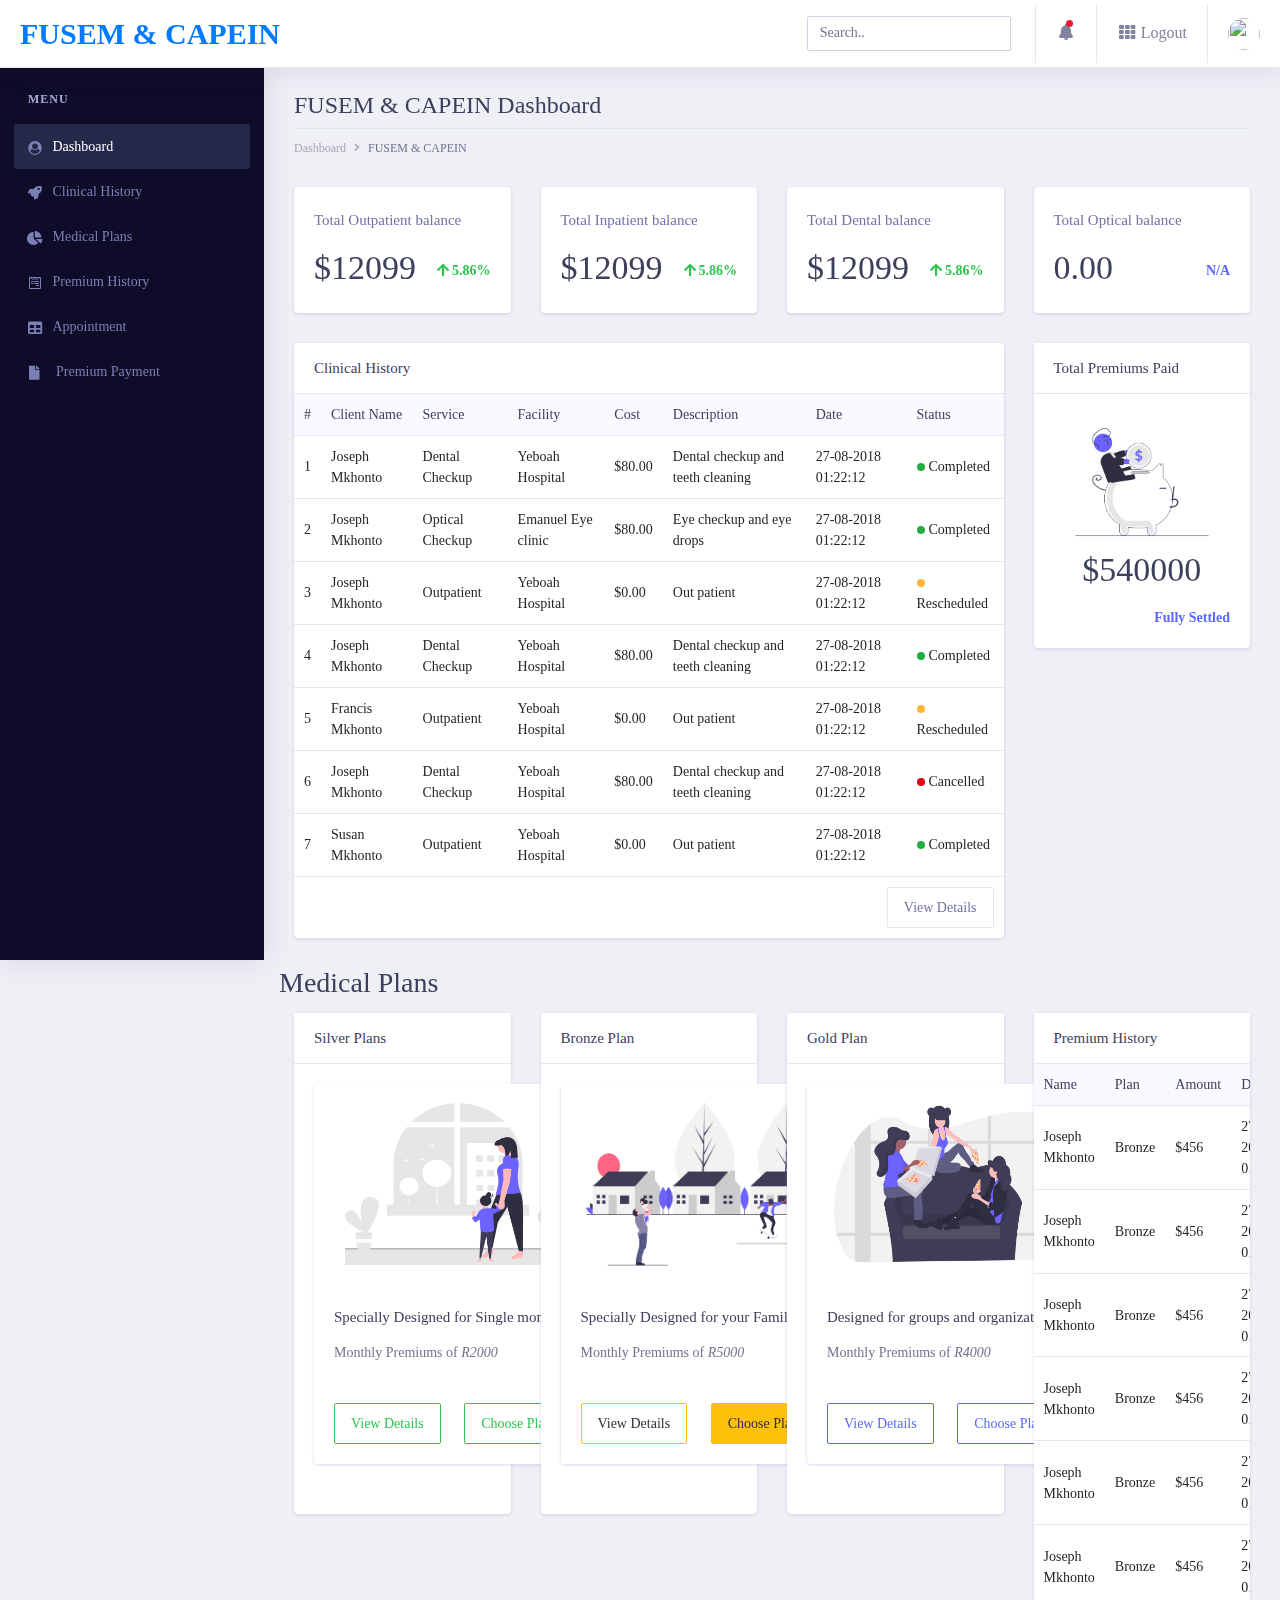
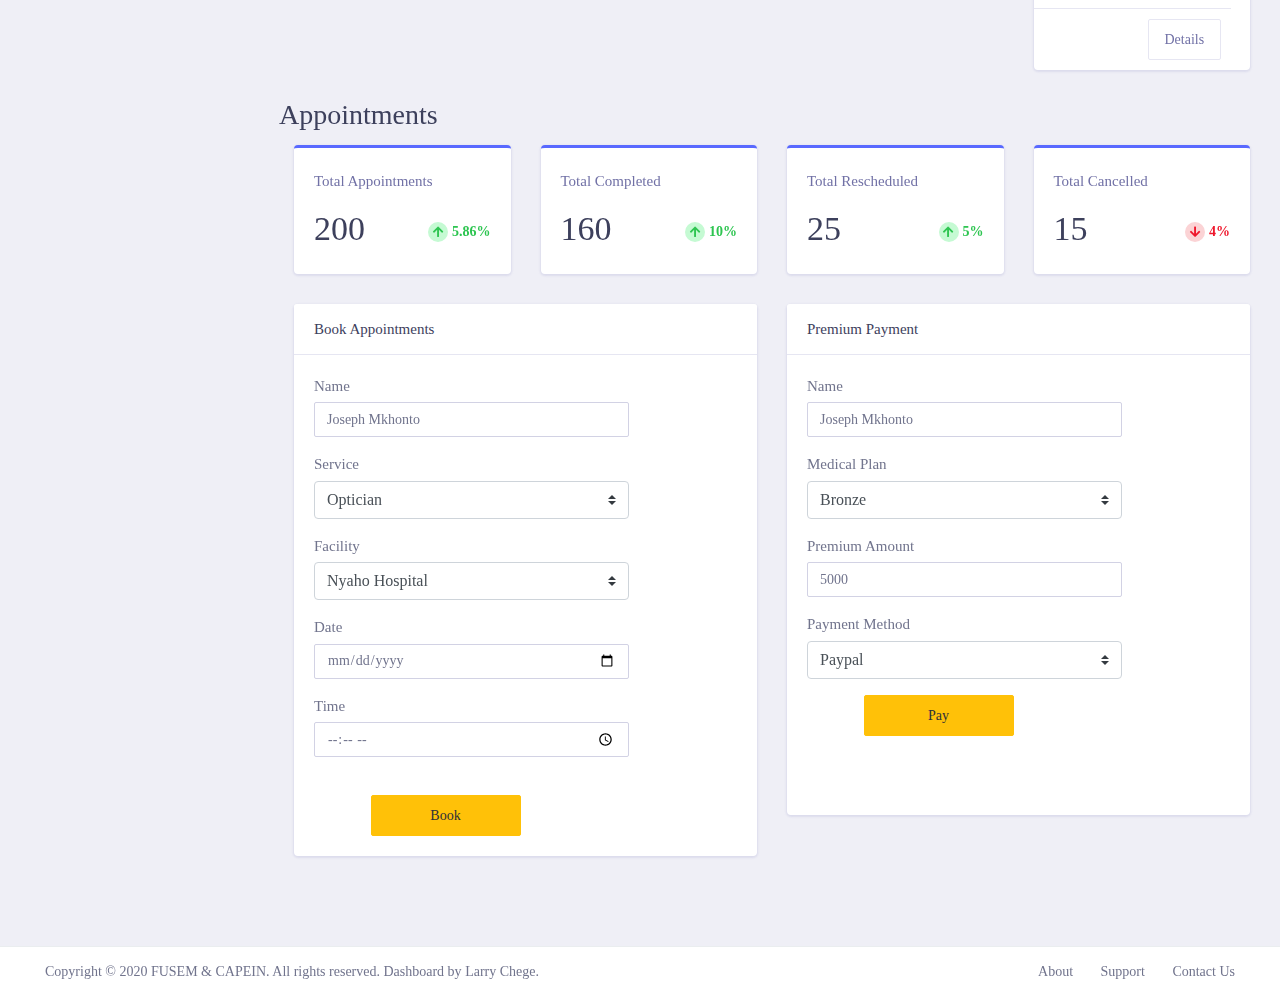
==== commit 3d85dd27: "fix dashboard layout" ====
--- a/Dashboard.html
+++ b/Dashboard.html
@@ -775,87 +775,88 @@
                                 </div>
                             </div>
                         </div>
+                        <div class="col-xl-6 col-lg-6 col-md-12 col-sm-12 col-12" id="PremiumPayment">
+                            <div class="card">
+                                <h5 class="card-header">Premium Payment</h5>
+                                <div class="card-body">
+                                    <div id="c3chart_category" style="height: 420px;">
+                                        <form class="needs-validation" novalidate>
+                                            <div class="form-row">
+                                                <div class="col-md-9 mb-3">
+                                                    <label for="validationCustom08">Name </label>
+                                                    <input type="email" class="form-control" id="validationCustom08"
+                                                        value="Joseph Mkhonto" placeholder="johnMkhonto@gmail.com"
+                                                        required>
+                                                    <div class="valid-feedback">
+                                                        Looks good!
+                                                    </div>
+                                                    <div class="invalid-feedback">
+                                                        Please provide a valid name.
+                                                    </div>
+                                                </div>
+                                                <div class="col-md-9 mb-3">
+                                                    <div class="input-group">
+                                                        <label for="inputGroupSelect01">Medical Plan</label>
+                                                    </div>
+                                                    <select class="custom-select" id="inputGroupSelect01">
+                                                        <option value="1">Silver</option>
+                                                        <option value="2" selected>Bronze</option>
+                                                        <option value="3"> Gold</option>
+                                                    </select>
+                                                    <div class="valid-feedback">
+                                                        Looks good!
+                                                    </div>
+                                                    <div class="invalid-feedback">
+                                                        Please provide a valid plan.
+                                                    </div>
+                                                </div>
+                                                
+                                                <div class="col-md-9 mb-3">
+                                                    <label for="validationCustom08">Premium Amount</label>
+                                                    <input type="number" class="form-control" id="validationCustom08"
+                                                        value="5000" required>
+                                                    <div class="valid-feedback">
+                                                        Looks good!
+                                                    </div>
+                                                    <div class="invalid-feedback">
+                                                        Please provide a valid amount.
+                                                    </div>
+                                                </div>
+                                                <div class="col-md-9 mb-3">
+                                                    <div class="input-group">
+                                                        <label for="inputGroupSelect11">Payment Method</label>
+                                                    </div>
+                                                    <select class="custom-select" id="inputGroupSelect11">
+                                                        <option value="1">Bank Transfer</option>
+                                                        <option value="2" selected>Paypal</option>
+                                                        <option value="3"> Mobile money</option>
+                                                    </select>
+                                                    <div class="valid-feedback">
+                                                        Looks good!
+                                                    </div>
+                                                    <div class="invalid-feedback">
+                                                        Please provide a valid plan.
+                                                    </div>
+                                                </div>
+    
+                                            </div>
+                                            <div class="form-row">
+                                                <div class="col-md-6">
+                                                    <button class="btn  btn-warning float-right" type="submit" style="width: 150px;">Pay</button>
+                                                </div>
+        
+                                            </div>
+                                        </form>
+                                    </div>
+                                </div>
+                            </div>
+                        </div>
                     </div>
                     <!-- ============================================================== -->
                     <!-- end category revenue  -->
                     <!-- ============================================================== -->
 
-                    <div class="col-xl-6 col-lg-6 col-md-12 col-sm-12 col-12" id="PremiumPayment">
-                        <div class="card">
-                            <h5 class="card-header">Premium Payment</h5>
-                            <div class="card-body">
-                                <div id="c3chart_category" style="height: 420px;">
-                                    <form class="needs-validation" novalidate>
-                                        <div class="form-row">
-                                            <div class="col-md-9 mb-3">
-                                                <label for="validationCustom08">Name </label>
-                                                <input type="email" class="form-control" id="validationCustom08"
-                                                    value="Joseph Mkhonto" placeholder="johnMkhonto@gmail.com"
-                                                    required>
-                                                <div class="valid-feedback">
-                                                    Looks good!
-                                                </div>
-                                                <div class="invalid-feedback">
-                                                    Please provide a valid name.
-                                                </div>
-                                            </div>
-                                            <div class="col-md-9 mb-3">
-                                                <div class="input-group">
-                                                    <label for="inputGroupSelect01">Medical Plan</label>
-                                                </div>
-                                                <select class="custom-select" id="inputGroupSelect01">
-                                                    <option value="1">Silver</option>
-                                                    <option value="2" selected>Bronze</option>
-                                                    <option value="3"> Gold</option>
-                                                </select>
-                                                <div class="valid-feedback">
-                                                    Looks good!
-                                                </div>
-                                                <div class="invalid-feedback">
-                                                    Please provide a valid plan.
-                                                </div>
-                                            </div>
-                                            
-                                            <div class="col-md-9 mb-3">
-                                                <label for="validationCustom08">Premium Amount</label>
-                                                <input type="number" class="form-control" id="validationCustom08"
-                                                    value="5000" required>
-                                                <div class="valid-feedback">
-                                                    Looks good!
-                                                </div>
-                                                <div class="invalid-feedback">
-                                                    Please provide a valid amount.
-                                                </div>
-                                            </div>
-                                            <div class="col-md-9 mb-3">
-                                                <div class="input-group">
-                                                    <label for="inputGroupSelect11">Payment Method</label>
-                                                </div>
-                                                <select class="custom-select" id="inputGroupSelect11">
-                                                    <option value="1">Bank Transfer</option>
-                                                    <option value="2" selected>Paypal</option>
-                                                    <option value="3"> Mobile money</option>
-                                                </select>
-                                                <div class="valid-feedback">
-                                                    Looks good!
-                                                </div>
-                                                <div class="invalid-feedback">
-                                                    Please provide a valid plan.
-                                                </div>
-                                            </div>
-
-                                        </div>
-                                        <div class="form-row">
-                                            <div class="col-md-6">
-                                                <button class="btn  btn-warning float-right" type="submit" style="width: 150px;">Pay</button>
-                                            </div>
-    
-                                        </div>
-                                    </form>
-                                </div>
-                            </div>
-                        </div>
-                    </div>
+                    
                 </div>
             </div>
         </div>
